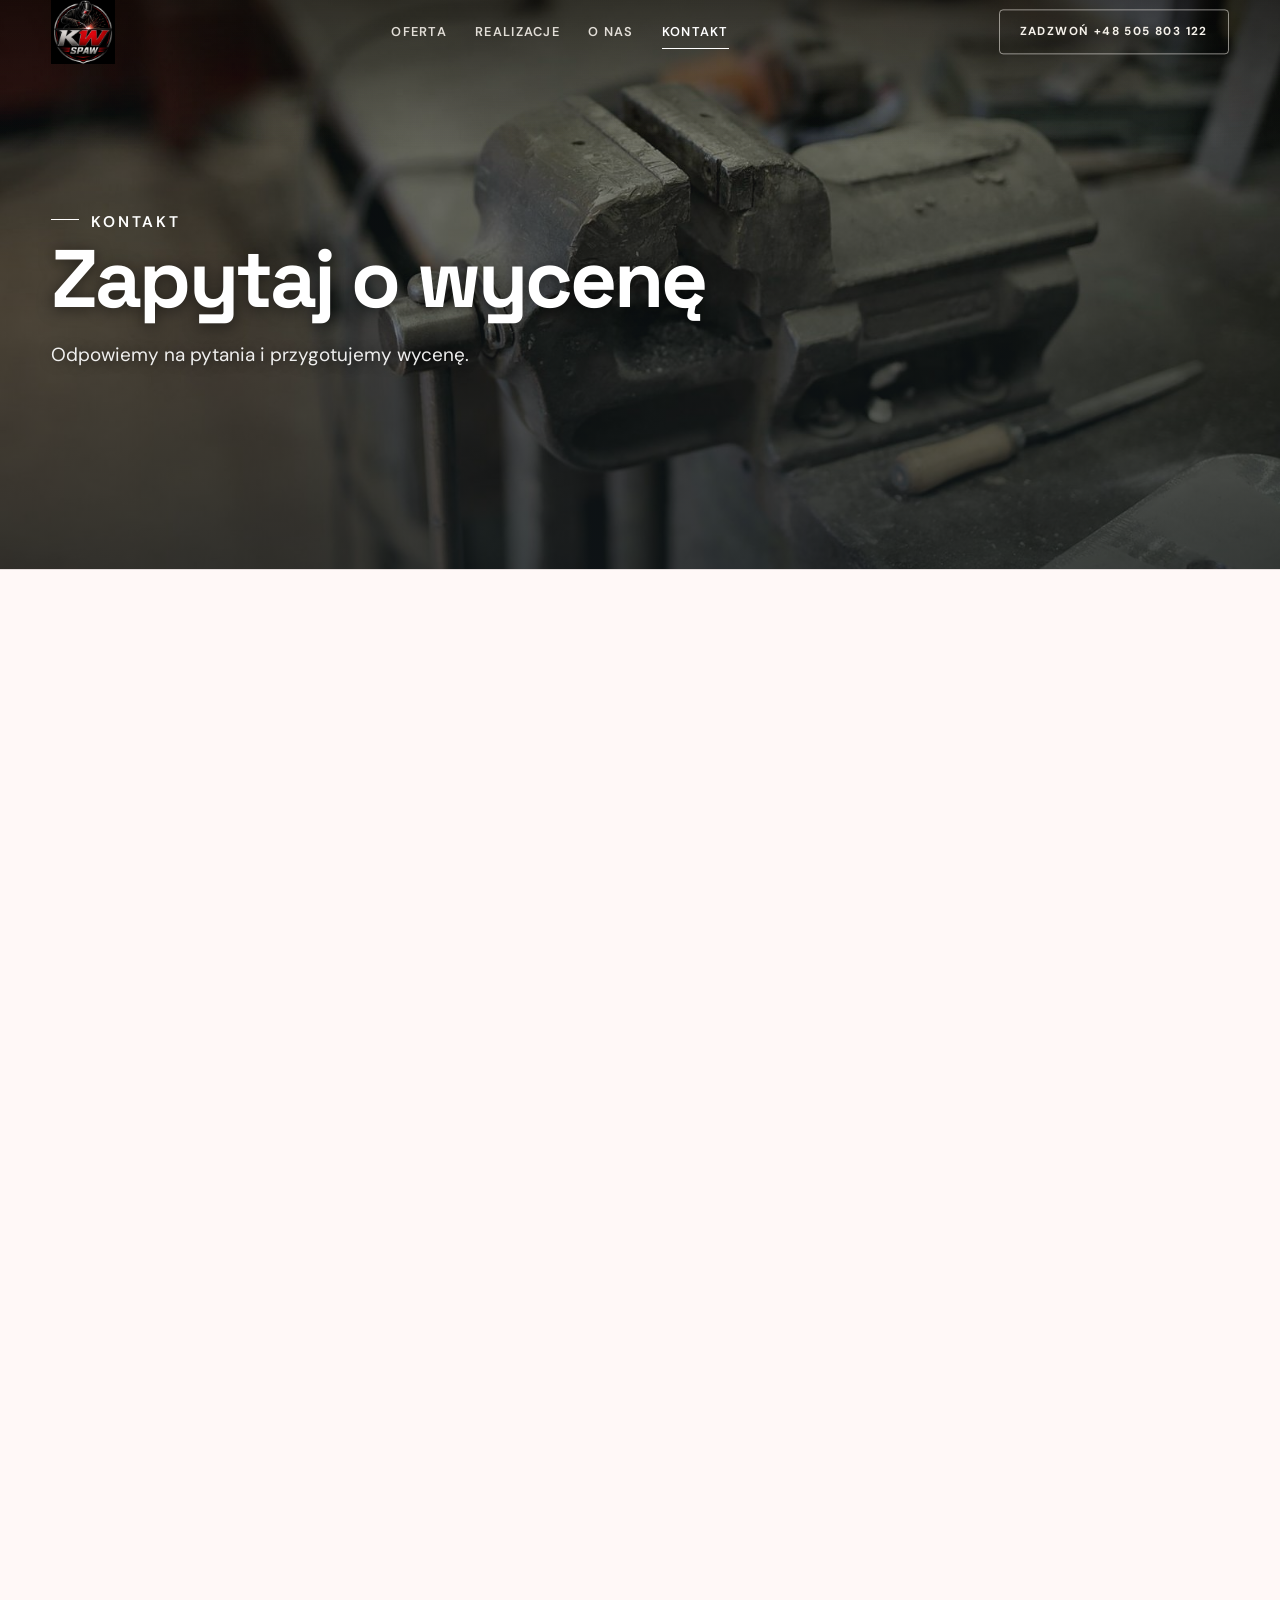
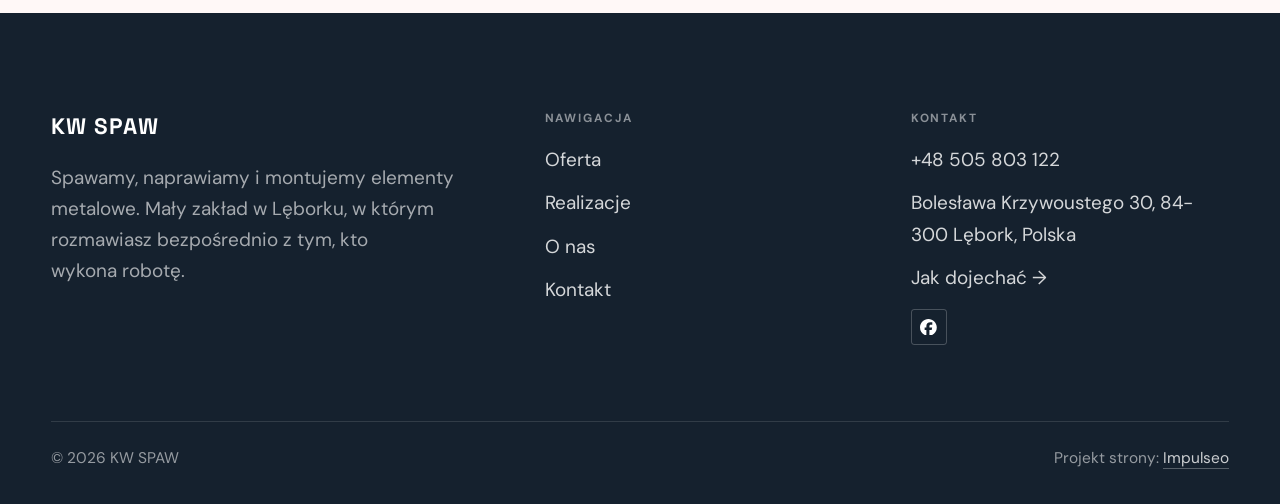
==== kontakt.html @ d1f652b4 "Strona demo: kw-spaw" ====
<!DOCTYPE html>
<html lang="pl">
<head>
<meta charset="UTF-8">
<meta name="viewport" content="width=device-width, initial-scale=1.0">
<title>Kontakt - KW SPAW</title>
<meta name="description" content="Kontakt KW SPAW - Bolesława Krzywoustego 30, 84-300 Lębork, Polska">
<link rel="canonical" href="https://kris20032.github.io/kw-spaw/kontakt.html">
<meta name="robots" content="noindex, nofollow">
<meta property="og:type" content="website">
<meta property="og:locale" content="pl_PL">
<meta property="og:site_name" content="KW SPAW">
<meta property="og:title" content="Kontakt - KW SPAW">
<meta property="og:description" content="Kontakt KW SPAW - Bolesława Krzywoustego 30, 84-300 Lębork, Polska">
<meta property="og:url" content="https://kris20032.github.io/kw-spaw/kontakt.html">
<meta property="og:image" content="https://kris20032.github.io/kw-spaw/img/og.jpg">
<meta property="og:image:width" content="1200">
<meta property="og:image:height" content="630">
<meta name="twitter:card" content="summary_large_image">
<link rel="preconnect" href="https://fonts.googleapis.com">
<link rel="preconnect" href="https://fonts.gstatic.com" crossorigin>
<link href="https://fonts.googleapis.com/css2?family=Space+Grotesk:wght@500;600;700&family=DM+Sans:opsz,wght@9..40,400;9..40,500;9..40,600&display=swap" rel="stylesheet">
<link rel="stylesheet" href="assets/styles.css?v=fa740ba2">
</head>
<body>

<header class="nav">
  <div class="wrap nav-inner">
    <a class="brand brand-has-logo" href="index.html"><img class="brand-logo" src="img/logo.jpg" alt="KW SPAW" width="720" height="720" decoding="async"></a>
    <nav class="nav-links">
      <a href="oferta.html">Oferta</a>
      <a href="realizacje.html">Realizacje</a>
      <a href="o-nas.html">O nas</a>
      <a href="kontakt.html" class="active" aria-current="page">Kontakt</a>
      <a href="tel:+48505803122" class="btn btn-accent">Zadzwoń +48 505 803 122</a>
    </nav>
    <button class="nav-toggle" aria-label="Menu"><span></span><span></span><span></span></button>
  </div>
</header>

<main>
<section class="pagehead">
  <img src="img/g10.jpg" alt="KW SPAW - Zapytaj o wycenę" width="1600" height="1066" decoding="async">
  <div class="wrap">
    <span class="eyebrow">Kontakt</span>
    <h1>Zapytaj o wycenę</h1>
    <p>Odpowiemy na pytania i przygotujemy wycenę.</p>
  </div>
</section>
<section>
  <div class="wrap contact-grid">
    <div class="reveal">
      <span class="eyebrow">Dane kontaktowe</span>
      <h2 style="margin:var(--space-4) 0 var(--space-6)">KW SPAW</h2>
      <div class="info-list">
        <div class="info-row"><div class="ic"><svg class="ico-tel" width="16" height="16" viewBox="0 0 24 24" fill="none" aria-hidden="true"><path d="M6.6 10.8a15.5 15.5 0 0 0 6.6 6.6l2.2-2.2a1 1 0 0 1 1-.24 11.4 11.4 0 0 0 3.6.58 1 1 0 0 1 1 1V20a1 1 0 0 1-1 1A17 17 0 0 1 3 4a1 1 0 0 1 1-1h3.5a1 1 0 0 1 1 1c0 1.25.2 2.46.58 3.6a1 1 0 0 1-.25 1l-2.23 2.2Z" fill="currentColor"/></svg></div><div><div class="lbl">Telefon</div><a class="val" href="tel:+48505803122">+48 505 803 122</a></div></div>
        <div class="info-row"><div class="ic"><svg class="ico-pin" width="16" height="16" viewBox="0 0 24 24" fill="none" aria-hidden="true"><path d="M12 21s7-6.1 7-11.5A7 7 0 0 0 5 9.5C5 14.9 12 21 12 21Z" stroke="currentColor" stroke-width="1.6" fill="none"/><circle cx="12" cy="9.5" r="2.4" fill="currentColor"/></svg></div><div><div class="lbl">Adres</div><div class="val">Bolesława Krzywoustego 30, 84-300 Lębork, Polska</div></div></div>
      </div>
    </div>
    <div class="reveal">
      <div class="form">
        <h3 style="margin-bottom:var(--space-4)">Najszybciej telefonicznie</h3>
        <p class="muted" style="margin-bottom:var(--space-5)">Zadzwoń, opisz pomysł, a my powiemy, co i jak. Bez zobowiązań.</p>
        <a href="tel:+48505803122" class="btn btn-accent" style="justify-content:center">Zadzwoń: +48 505 803 122 <span class="arr">→</span></a>
      </div>
    </div>
  </div>
</section>
<section style="padding-top:0">
  <div class="wrap reveal">
    <iframe class="map" title="KW SPAW - Lębork" src="https://maps.google.com/maps?q=54.5267838%2C17.7644873&z=15&output=embed" loading="lazy" referrerpolicy="no-referrer-when-downgrade"></iframe>
  </div>
</section>
</main>

<footer>
  <div class="wrap">
    <div class="foot-grid">
      <div class="foot-brand">
        <div class="name">KW SPAW</div>
        <p>Spawamy, naprawiamy i montujemy elementy metalowe. Mały zakład w Lęborku, w którym rozmawiasz bezpośrednio z tym, kto wykona robotę.</p>
      </div>
      <div class="foot-col">
        <h4>Nawigacja</h4>
        <a href="oferta.html">Oferta</a>
        <a href="realizacje.html">Realizacje</a>
        <a href="o-nas.html">O nas</a>
        <a href="kontakt.html">Kontakt</a>
      </div>
      <div class="foot-col">
        <h4>Kontakt</h4>
        <a href="tel:+48505803122">+48 505 803 122</a>
        <p>Bolesława Krzywoustego 30, 84-300 Lębork, Polska</p>
        <a href="https://maps.google.com/?cid=9611286342725829047&g_mp=CiVnb29nbGUubWFwcy5wbGFjZXMudjEuUGxhY2VzLkdldFBsYWNlEAIYBCAA" target="_blank" rel="noopener">Jak dojechać →</a>
      <div class="foot-soc">
        <a class="soc" href="https://www.facebook.com/Kwspawlebork/" target="_blank" rel="noopener" aria-label="Facebook - KW SPAW"><svg viewBox="0 0 24 24" aria-hidden="true" focusable="false"><path d="M9.101 23.691v-7.98H6.627v-3.667h2.474v-1.58c0-4.085 1.848-5.978 5.858-5.978.401 0 .955.042 1.468.103a8.68 8.68 0 0 1 1.141.195v3.325a8.623 8.623 0 0 0-.653-.036 26.805 26.805 0 0 0-.733-.009c-.707 0-1.259.096-1.675.309a1.686 1.686 0 0 0-.679.622c-.258.42-.374.995-.374 1.752v1.297h3.919l-.386 2.103-.287 1.564h-3.246v8.245C19.396 23.238 24 18.179 24 12.044c0-6.627-5.373-12-12-12s-12 5.373-12 12c0 5.628 3.874 10.35 9.101 11.647Z" fill="currentColor"/></svg></a>
      </div>
      </div>
    </div>
    <div class="foot-bot">
      <span>© 2026 KW SPAW</span>
      <span>Projekt strony: <a class="foot-credit" href="https://impulseo.pl" target="_blank" rel="noopener">Impulseo</a></span>
    </div>
  </div>
</footer>
<div class="sticky-call"><a class="sc-call" href="tel:+48505803122"><svg class="ico-tel" width="16" height="16" viewBox="0 0 24 24" fill="none" aria-hidden="true"><path d="M6.6 10.8a15.5 15.5 0 0 0 6.6 6.6l2.2-2.2a1 1 0 0 1 1-.24 11.4 11.4 0 0 0 3.6.58 1 1 0 0 1 1 1V20a1 1 0 0 1-1 1A17 17 0 0 1 3 4a1 1 0 0 1 1-1h3.5a1 1 0 0 1 1 1c0 1.25.2 2.46.58 3.6a1 1 0 0 1-.25 1l-2.23 2.2Z" fill="currentColor"/></svg> Zadzwoń</a><a class="sc-quote" href="kontakt.html">Zadzwoń</a></div>
<div class="demo-wazne" data-do="2026-11-25" data-cykl="3" hidden><svg class="dw-ico" width="13" height="13" viewBox="0 0 24 24" fill="none" aria-hidden="true"><circle cx="12" cy="12" r="8.6" stroke="currentColor" stroke-width="1.8"/><path d="M12 7.2V12l3.3 2" stroke="currentColor" stroke-width="1.8" stroke-linecap="round"/></svg><span class="dw-txt"></span></div>

<script src="assets/main.js"></script>
</body>
</html>
---- assets/styles.css ----
/* ============================================================
   STOLBASZ — premium, architektoniczny B2B fit-out
   Jasna paleta, zero brązu. System wg premium-web-craft.
   Projekt strony: Impulseo (impulseo.pl)
   ============================================================ */

:root{
  /* PALETA — jasna, architektoniczna, chłodna */
  --paper:#F4F6F8;          /* główne tło */
  --paper-2:#E7EBEF;        /* sekcje alternatywne (chłodny jasny szary) */
  --paper-3:#E7EBEF;        /* delikatne wypełnienia */
  --ink:#15212E;            /* tekst główny — chłodny grafit */
  --ink-soft:#243443;       /* nagłówki drugorzędne */
  --muted:#6B7785;          /* tekst poboczny */
  --line:rgba(21,33,46,.12);/* hairline */
  --accent:#E8A317;         /* stonowany petrol-slate — jedyny akcent */
  --accent-d:#C9870C;
  --accent-soft:rgba(232,163,23,.10);
  --dark:#15212E;           /* sekcje ciemne (stopka/CTA) */

  /* HOVER ZDJĘĆ — JEDEN standard dla całego silnika (decyzja K. 04.08.2026, artefakt z wariantami).
     AKTUALNE (K.+Szymon 09.08.2026, wybór z artefaktu 6 wariantów): zoom 1.05 przy 1.4s -
     przy tak długim czasie mocniejszy kadr NIE skacze, tylko „oddycha". Poprzedni standard
     (1.02 / .55s z 04.08) odbierany jako dynamiczny i szybki.
     Spoczynek lekko przygaszony, ale TYLKO tam, gdzie jest mysz (@media hover:hover) —
     na telefonie zdjęcia zostają w pełnej jasności. */
  --img-zoom:1.05;                   /* K.+Szymon 09.08: wariant F z artefaktu porównawczego */
  --img-rest:brightness(.95) saturate(.99);
  --img-hot:brightness(1.06) saturate(1.05);
  --img-dur:1.4s;                    /* K.+Szymon 09.08 (wariant F): powoli = elegancko */
  --img-ease:cubic-bezier(.16,.84,.44,1);  /* miękki ogon, efekt „oddychania" */

  /* ODSTĘPY — skala 4/8 */
  --space-1:4px; --space-2:8px; --space-3:12px; --space-4:16px; --space-5:24px;
  --space-6:32px; --space-7:48px; --space-8:64px; --space-9:96px; --space-10:128px;

  /* TYPOGRAFIA — fluid clamp() (skala podbita 16.07.2026: większe, czytelniejsze litery — uwaga Adama) */
  --text-sm:clamp(.9rem,.87rem + .12vw,1rem);
  --text-base:clamp(1.08rem,1.04rem + .18vw,1.2rem);
  --text-lg:clamp(1.24rem,1.15rem + .34vw,1.44rem);
  --text-h3:clamp(1.34rem,1.22rem + .55vw,1.66rem);
  --text-h2:clamp(2.1rem,1.66rem + 2.1vw,3.1rem);
  --text-h1:clamp(2.9rem,2.1rem + 4vw,5.1rem);

  /* PROMIENIE — architektoniczne, raczej ostre */
  --r-sm:3px; --r-md:6px; --r-lg:10px;

  /* RUCH */
  --ease:cubic-bezier(.25,.46,.45,.94); --dur:.24s;

  /* CIENIE — miękkie, warstwowe */
  --sh-sm:0 1px 2px rgba(16,24,32,.04), 0 2px 8px rgba(16,24,32,.05);
  --sh-md:0 2px 6px rgba(16,24,32,.05), 0 12px 28px -8px rgba(16,24,32,.12);
  --sh-lg:0 6px 14px rgba(16,24,32,.07), 0 26px 56px -18px rgba(16,24,32,.22);

  --hairline:1px solid var(--line);

  --font-display:'Space Grotesk','Inter',sans-serif;
  --font-body:'DM Sans','Inter',sans-serif;
}

*{box-sizing:border-box;margin:0;padding:0}
html{scroll-behavior:smooth}
body{
  font-family:var(--font-body);
  font-size:var(--text-base);
  line-height:1.65;
  color:var(--ink);
  background:var(--paper);
  -webkit-font-smoothing:antialiased;
  text-rendering:optimizeLegibility;
}
img{max-width:100%;height:auto;display:block}  /* height:auto = width/height z atrybutów trzyma proporcje (TOP#12) */
a{color:inherit;text-decoration:none}

.wrap{width:min(92%,1180px);margin-inline:auto}
section{padding-block:clamp(52px,6.5vw,96px)}

h1,h2,h3{font-family:var(--font-display);font-weight:700;line-height:1.08;letter-spacing:-.02em;color:var(--ink)}
h1{font-size:var(--text-h1);letter-spacing:-.035em}
h2{font-size:var(--text-h2);letter-spacing:-.025em}
h3{font-size:var(--text-h3)}
/* MIARA — długość wiersza. WCAG 2.2 SC 1.4.8: max 80 znaków; Butterick: 45–90.
   68ch daje realnie 72–78 znaków polskiego tekstu, czyli z zapasem pod granicą.
   Wcześniej limit miał TYLKO <p> — <li>, <blockquote> i <dd> nie miały żadnego,
   i to jedyny powód, dla którego 23 bloki na dwóch oddanych stronach jadą po
   83–106 znaków w wierszu (pomiar 07.08.2026, bramka `miara`).
   ⚠️ Listy i definicje ograniczamy TYLKO bez klasy: `ul`/`ol` z klasą to u nas
   układ (siatki kafli, menu), a nie tekst ciągły — tam miarę wyznacza układ. */
/* 60ch, nie 68ch (K. 10.08): po zmianie fontów na węższe kroje (DM Sans i spółka)
   w 68ch mieściło się ~90 znaków - bramka pikselowa słusznie zgłaszała przekroczenie
   granicy 80. Pomiar na żywej przeglądarce: 60ch = 90 znaków, 53ch = ~78 znaków, czyli normę WCAG 1.4.8. */
:root{ --miara:53ch }
p{max-width:min(100%,var(--miara))}
blockquote,
ul:not([class])>li, ol:not([class])>li,
dl:not([class])>dd{max-width:min(100%,var(--miara))}

/* ⚠️ Świadomie BEZ wyjątku `.tile p,.card p,.svc p{max-width:none}`, choć nasuwa się sam:
   te akapity BYŁY już ograniczone (stare `p{max-width:65ch}`), więc „wyjątek" nie odblokowałby
   niczego nowego — tylko ROZLUŹNIŁ stan sprzed zmiany na wszystkich demach naraz.
   `figcaption` żadna z reguł wyżej nie dotyczy, więc też nie potrzebuje zwolnienia. */

/* ŁAMANIE. `balance` wyrównuje długości wierszy w nagłówku, `pretty` pilnuje ostatniego
   wiersza akapitu, żeby nie został w nim jeden wyraz. Obsługiwane od Chrome 117 /
   Safari 17.5; starsze przeglądarki po prostu ignorują tę własność.
   `text-wrap:pretty` nie występowało dotąd ANI RAZ w silniku ani w repo klientów. */
h1,h2,h3,.lead,.lede{text-wrap:balance}
p,li,blockquote,dd{text-wrap:pretty}

.eyebrow{
  font-family:var(--font-body);
  font-size:var(--text-sm);
  font-weight:600;
  letter-spacing:.18em;
  text-transform:uppercase;
  color:var(--accent);
  display:inline-flex;align-items:center;gap:var(--space-3);
}
/* flex:none + margin-top = kreska trzyma się PIERWSZEJ linii. Wcześniej align-items:center
   centrowało ją względem całego bloku i przy zawinięciu (długi kicker typu
   „…WNĘTRZ · LESZNO · OD 2019") druga linia lądowała z brzydkim wcięciem. */
.eyebrow{align-items:flex-start}
.eyebrow>*,.eyebrow{text-wrap:balance}   /* dlugi kicker lamal sie na sierote typu samo „2019" w drugiej linii */
.eyebrow::before{content:"";width:28px;height:1px;background:var(--accent);display:inline-block;flex:none;margin-top:.62em}

.muted{color:var(--muted)}
.lead{font-size:var(--text-lg);line-height:1.55;color:var(--ink-soft);max-width:50ch}

/* ---------- BUTTONS ---------- */
.btn{
  display:inline-flex;align-items:center;gap:var(--space-2);
  font-weight:600;font-size:var(--text-sm);letter-spacing:.02em;
  padding:var(--space-4) var(--space-6);
  border-radius:var(--r-sm);
  transition:transform var(--dur) var(--ease),box-shadow var(--dur) var(--ease),background var(--dur) var(--ease);
  cursor:pointer;border:1px solid transparent;
}
.btn-accent{background:var(--accent);color:#fff;box-shadow:var(--sh-sm)}
.btn-accent:hover{background:var(--accent-d);transform:translateY(-2px);box-shadow:var(--sh-md)}
.btn-accent:active{transform:translateY(0);box-shadow:var(--sh-sm)}
.btn-ghost{background:transparent;color:var(--ink);border-color:var(--line)}
.btn-ghost:hover{border-color:var(--accent);color:var(--accent);transform:translateY(-2px)}
.btn-light{background:#fff;color:var(--ink);box-shadow:var(--sh-sm)}
.btn-light:hover{transform:translateY(-2px);box-shadow:var(--sh-md)}
.btn .arr{transition:transform var(--dur) var(--ease)}
.btn:hover .arr{transform:translateX(4px)}

/* ---------- NAV ---------- */
.nav{
  position:sticky;top:0;z-index:50;
  background:color-mix(in srgb,var(--paper) 88%,transparent);
  backdrop-filter:saturate(140%) blur(10px);
  border-bottom:var(--hairline);
}
.nav-inner{display:flex;align-items:center;justify-content:space-between;gap:var(--space-5);height:72px}
/* ANTY-NACHODZENIE (K. 05.08.2026): długa nazwa firmy + przycisk z pełnym numerem nie mieściły się w pasku
   i flex ściskał linki PONIŻEJ ich treści - "Kontakt" wchodził na ramkę "Zadzwoń +48 ...". Teraz ustępuje
   nazwa marki (skrót wielokropkiem), a menu i przycisk nigdy się nie kurczą ani nie zachodzą na siebie. */
.brand{display:flex;flex-direction:column;line-height:1;min-width:0;flex:0 1 auto}
.brand .name{font-family:var(--font-display);font-weight:800;font-size:1.35rem;letter-spacing:.04em;white-space:nowrap;overflow:hidden;text-overflow:ellipsis}
.brand .sub{font-size:.62rem;letter-spacing:.34em;text-transform:uppercase;color:var(--muted);margin-top:5px;white-space:nowrap;overflow:hidden;text-overflow:ellipsis}
.nav-links{display:flex;align-items:center;gap:var(--space-6);flex:0 0 auto}
.nav-links a{font-size:var(--text-sm);font-weight:500;color:var(--ink-soft);position:relative;padding-block:4px;white-space:nowrap;transition:color var(--dur) var(--ease)}
.nav-links a::after{content:"";position:absolute;left:0;bottom:0;width:0;height:1.5px;background:var(--accent);transition:width var(--dur) var(--ease)}
.nav-links a:hover,.nav-links a.active{color:var(--ink)}
.nav-links a:hover::after,.nav-links a.active::after{width:100%}
.nav-links .btn{padding:var(--space-2) var(--space-5)}
/* przyciski w nav: właściwy kolor (przebij .nav-links a) + bez podkreślenia */
.nav-links a.btn-accent{color:#fff}
.nav-links a.btn-ghost,.nav-links a.btn-light{color:var(--ink)}
/* CTA w pasku: NIE podkreślenie spod linków menu, ale ten sam przelatujący błysk,
   co na wszystkich innych przyciskach (zgłoszenie K. 13.08.2026 - „na hero jest efekt
   światła przechodzącego przez przycisk, na navbarze go nie ma, a mają być identyczne").
   Reguła `.nav-links a::after` jest silniejsza od `.btn::after`, więc trzeba jej
   geometrię wyzerować i wpisać połysk z nazwy - samo `display:none` gasiło efekt. */
.nav-links a.btn::after{
  display:block;content:"";position:absolute;inset:0;z-index:-1;pointer-events:none;
  width:auto;height:auto;border-radius:inherit;   /* kasuje geometrię podkreślenia (width:0;height:1.5px) */
  background:linear-gradient(100deg,transparent 32%,rgba(255,255,255,.20) 50%,transparent 68%);
  translate:-120% 0}
@media (prefers-reduced-motion:no-preference){
  .nav-links a.btn:hover::after{translate:120% 0;transition:translate .75s var(--mt-ease,cubic-bezier(.16,.84,.44,1))}
}
.nav-toggle{display:none;background:none;border:none;cursor:pointer;flex-direction:column;gap:5px;padding:8px}
.nav-toggle span{width:24px;height:2px;background:var(--ink);transition:var(--dur)}
/* Ciasny zakres MIĘDZY menu mobilnym a pełnym pulpitem: zbijamy odstępy i nazwę marki,
   żeby wszystko zmieściło się naturalnie, zanim w ogóle dojdzie do skracania wielokropkiem. */
@media(max-width:1280px) and (min-width:921px){
  .nav-links{gap:var(--space-4)}
  .nav-links .btn{padding:var(--space-2) var(--space-4)}
  .brand .name{font-size:1.15rem}
}

/* ---------- HERO (split) ---------- */
.hero{position:relative;overflow:hidden;border-bottom:var(--hairline)}
.hero-grid{display:grid;grid-template-columns:1.05fr .95fr;gap:clamp(24px,4vw,60px);align-items:center;
  padding-block:clamp(36px,4.5vw,64px)}
.hero-copy .eyebrow{margin-bottom:var(--space-5)}
.hero-copy h1{margin-bottom:var(--space-5)}
.hero-copy .lead{margin-bottom:var(--space-7)}
.hero-actions{display:flex;flex-wrap:wrap;gap:var(--space-4)}
.hero-art{position:relative;aspect-ratio:4/3;border-radius:var(--r-lg);overflow:hidden;box-shadow:var(--sh-lg)}
.hero-art img{width:100%;height:100%;object-fit:cover}
.hero-art::after{content:"";position:absolute;inset:0;background:linear-gradient(180deg,transparent 55%,rgba(18,24,28,.28))}
.hero-badge{position:absolute;left:var(--space-5);bottom:var(--space-5);z-index:2;
  background:rgba(252,252,251,.94);backdrop-filter:blur(4px);
  border-radius:var(--r-md);padding:var(--space-4) var(--space-5);box-shadow:var(--sh-md);max-width:78%}
.hero-badge strong{display:block;font-family:var(--font-display);font-size:1rem;letter-spacing:-.01em}
.hero-badge span{font-size:var(--text-sm);color:var(--muted)}

/* ---------- HERO duży / kinowy (strona główna) ---------- */
.hero-cine{position:relative;min-height:clamp(560px,82vh,840px);min-height:clamp(560px,82svh,840px);display:flex;align-items:center;overflow:hidden;border-bottom:var(--hairline)}
.hero-cine>img{position:absolute;inset:0;width:100%;height:100%;object-fit:cover;z-index:0}
.hero-cine::after{content:"";position:absolute;inset:0;z-index:1;
  background:linear-gradient(95deg,rgba(13,18,23,.86) 0%,rgba(13,18,23,.64) 32%,rgba(13,18,23,.24) 62%,rgba(13,18,23,.04) 100%)}
.hero-cine .wrap{position:relative;z-index:2;padding-block:var(--space-8)}
.hero-cine .hero-copy{max-width:660px}
.hero-cine .eyebrow{color:#fff;margin-bottom:var(--space-5)}
.hero-cine .eyebrow::before{background:#fff}
.hero-cine h1{color:#fff;margin-bottom:var(--space-5);font-size:clamp(2.9rem,2rem + 4.4vw,5.2rem);text-wrap:balance}
.hero-cine .lead{color:rgba(255,255,255,.92);max-width:48ch;margin-bottom:var(--space-7)}
.hero-cine .hero-actions{display:flex;flex-wrap:wrap;gap:var(--space-4)}
/* NISKIE OKNO (laptop z dokiem i paskami przeglądarki ma ~700-780 px wysokości widoku):
   H1 do 5.2rem + długi lead nie mieściły się i przyciski wypadały POD krawędź ekranu -
   klient widział stronę bez ani jednego CTA. Skalujemy w dół, zamiast przycinać treść. */
@media(min-width:821px) and (max-height:820px){
  .hero-cine{min-height:clamp(520px,94svh,780px)}
  .hero-cine .wrap{padding-block:var(--space-6)}
  .hero-cine h1{font-size:clamp(2.2rem,1.5rem + 2.6vw,3.6rem);margin-bottom:var(--space-4)}
  .hero-cine .eyebrow{margin-bottom:var(--space-4)}
  .hero-cine .lead{margin-bottom:var(--space-5);max-width:44ch}
}
@media(max-width:680px){
  .hero-cine{min-height:clamp(520px,76vh,640px);min-height:clamp(520px,76svh,640px);align-items:flex-end}
  .hero-cine::after{background:linear-gradient(0deg,rgba(13,18,23,.9) 6%,rgba(13,18,23,.45) 55%,rgba(13,18,23,.25) 100%)}
  .hero-cine .wrap{padding-bottom:var(--space-9)}
  /* TELEFON (~90% oglądających): lead potrafił zająć 8 linii i zepchnąć CTA poza pierwszy ekran.
     Zwężamy interlinię i skalę - treści nie ucinamy, bo to ona sprzedaje. */
  .hero-cine .lead{font-size:.98rem;line-height:1.5;margin-bottom:var(--space-5)}
  .hero-cine .eyebrow{font-size:.72rem;letter-spacing:.13em;margin-bottom:var(--space-4)}
  .hero-cine .eyebrow::before{width:20px}
  .hero-cine h1{margin-bottom:var(--space-4)}
}

/* full-bleed hero variant (podstrony) */
.pagehead{position:relative;min-height:46vh;min-height:46svh;display:flex;align-items:flex-end;overflow:hidden;border-bottom:var(--hairline)}
.pagehead img{position:absolute;inset:0;width:100%;height:100%;object-fit:cover}
/* 10.08.2026 (decyzja K.): mocniejsze przyciemnienie + cień pod tekstem. Bramka mierzyła na
   nagłówkach podstron 3,38-3,43:1 przy wymaganych 4,5 — jasne zdjęcie (hala, śnieg, niebo)
   podchodziło pod biały tekst. Zdjęcia klientów są różne, więc kontrast musi dawać WARSTWA,
   a nie szczęśliwy dobór kadru. */
.pagehead::after{content:"";position:absolute;inset:0;background:linear-gradient(180deg,rgba(18,24,28,.40),rgba(18,24,28,.76))}
.pagehead .wrap{position:relative;z-index:2;padding-block:var(--space-9);color:#fff}
.pagehead h1{color:#fff;max-width:18ch;text-shadow:0 2px 16px rgba(0,0,0,.55)}
.pagehead .eyebrow{color:#fff}
.pagehead .eyebrow::before{background:#fff}
.pagehead p{color:rgba(255,255,255,.92);margin-top:var(--space-4);max-width:54ch;text-shadow:0 1px 12px rgba(0,0,0,.5)}

/* ---------- STRIP (pasek skrótów / liczby) ---------- */
.strip{background:var(--dark);color:#fff}
/* PASEK HASEŁ — standard 04.08.2026 (decyzja K.): 5 haseł w JEDNYM rzędzie, tekst WYŚRODKOWANY,
   węższe marginesy boczne niż reszta strony (pasek ma iść szerzej), równe wysokości kolumn. */
.strip .wrap{width:min(96%,1440px);display:grid;grid-template-columns:repeat(5,1fr);
  gap:var(--space-5);padding-block:var(--space-7);align-items:stretch}
.strip .item .k{font-family:var(--font-display);font-size:clamp(1.05rem,.82rem + .85vw,1.55rem);
  font-weight:800;letter-spacing:-.02em;color:#fff;line-height:1.18;text-wrap:balance}
.strip .item .v{font-size:var(--text-sm);color:rgba(255,255,255,.66);margin-top:var(--space-2);line-height:1.4}
.strip .item{border-left:2px solid var(--accent);padding-inline:var(--space-4);
  text-align:center;display:flex;flex-direction:column;justify-content:center}
/* liczba kolumn = liczba haseł, żeby ostatnie nie zostawało samo w drugim rzędzie.
   Klasę n-N nadaje multipage.py; domyślnie (bez klasy) pasek jest 5-kolumnowy. */
.strip.n-2 .wrap{grid-template-columns:repeat(2,1fr)}
.strip.n-3 .wrap{grid-template-columns:repeat(3,1fr)}
.strip.n-4 .wrap{grid-template-columns:repeat(4,1fr);gap:var(--space-6)}
.strip.n-4 .item .k{font-size:clamp(1.3rem,1rem + 1.1vw,2rem)}
.strip.n-6 .wrap{grid-template-columns:repeat(6,1fr);gap:var(--space-4)}
.strip.n-6 .item .k{font-size:clamp(.98rem,.8rem + .7vw,1.35rem)}
/* równe łamanie: zamiast "długa linia + jedno słowo" obie linie zbliżonej długości */
.strip .item .k{text-wrap:balance}

/* ---------- SECTION HEAD ---------- */
.head{max-width:48rem;margin-bottom:var(--space-8)}
.head.center{margin-inline:auto;text-align:center}
.head .eyebrow{margin-bottom:var(--space-4)}
.head h2{margin-bottom:var(--space-4)}
.head p{color:var(--muted);font-size:var(--text-lg);line-height:1.55}
.head.center p{margin-inline:auto}

/* ---------- INTRO SPLIT ---------- */
.split{display:grid;grid-template-columns:.92fr 1.08fr;gap:clamp(28px,5vw,80px);align-items:center}
.split.rev{grid-template-columns:1.08fr .92fr}
.split.rev .split-art{order:-1}
.split-art{position:relative;aspect-ratio:5/4;border-radius:var(--r-lg);overflow:hidden;box-shadow:var(--sh-lg)}
.split-art img{width:100%;height:100%;object-fit:cover}
.split-copy h2{margin-bottom:var(--space-5)}
.split-copy p+p{margin-top:var(--space-4)}
.split-copy .btn{margin-top:var(--space-6)}

/* ---------- SERVICES (zakres) ---------- */
.svc-grid{display:grid;grid-template-columns:repeat(auto-fit,minmax(280px,1fr));gap:var(--space-5)}
.svc{background:#fff;border:var(--hairline);border-radius:var(--r-md);padding:var(--space-7) var(--space-6);
  transition:transform var(--dur) var(--ease),box-shadow var(--dur) var(--ease),border-color var(--dur) var(--ease);
  position:relative;overflow:hidden}
.svc::before{content:"";position:absolute;left:0;top:0;width:3px;height:0;background:var(--accent);transition:height var(--dur) var(--ease)}
.svc:hover{transform:translateY(-4px);box-shadow:var(--sh-md);border-color:transparent}
.svc:hover::before{height:100%}
.svc .ic{font-family:var(--font-display);font-size:.8rem;font-weight:700;letter-spacing:.12em;color:var(--accent);margin-bottom:var(--space-4)}
.svc h3{margin-bottom:var(--space-3);font-size:1.22rem}
.svc p{color:var(--muted);font-size:var(--text-base);line-height:1.6}

/* big detailed service rows */
.svc-row{display:grid;grid-template-columns:.8fr 1.2fr;gap:clamp(20px,4vw,60px);align-items:center;padding-block:var(--space-8)}
.svc-row+.svc-row{border-top:var(--hairline)}
.svc-row.rev{grid-template-columns:1.2fr .8fr}
/* Naprzemienny układ wierszy oferty: co drugi wiersz ma zdjęcie po PRAWEJ.
   Było `order:-1` — martwy kod, bo zdjęcie i tak jest pierwszym dzieckiem w HTML,
   więc wszystkie wiersze wyglądały identycznie (zdjęcie zawsze z lewej), a `rev`
   zmieniało tylko szerokość kolumn. Znalezione 29.07.2026 przy różnicowaniu kierunków
   animacji (pomiar pozycji: art.mid 390/502 przy row.mid 756 — zawsze lewa strona). */
.svc-row.rev .svc-row-art{order:2}
.svc-row-art{aspect-ratio:4/3;border-radius:var(--r-md);overflow:hidden;box-shadow:var(--sh-md)}
.svc-row-art img{width:100%;height:100%;object-fit:cover}
.svc-row h3{font-size:1.5rem;margin-bottom:var(--space-4)}
.svc-row .num{font-family:var(--font-display);font-size:.85rem;font-weight:700;letter-spacing:.14em;color:var(--accent);display:block;margin-bottom:var(--space-3)}
.svc-row ul{list-style:none;margin-top:var(--space-4);display:flex;flex-direction:column;gap:var(--space-2)}
.svc-row li{position:relative;padding-left:var(--space-5);color:var(--muted);font-size:var(--text-base)}
.svc-row li::before{content:"";position:absolute;left:0;top:.62em;width:8px;height:1px;background:var(--accent)}

/* ---------- GALLERY (realizacje) ---------- */
.gallery{display:grid;grid-template-columns:repeat(12,1fr);gap:var(--space-4);grid-auto-rows:200px}
/* GALERIA MASONRY — pionowe zdjęcia (portrety beauty/wellness) bez przycinania: kolumny, height auto */
.gallery-masonry{column-count:3;column-gap:var(--space-4)}
@media(max-width:900px){.gallery-masonry{column-count:2}}
@media(max-width:560px){.gallery-masonry{column-count:1}}
.gallery-masonry .m-tile{break-inside:avoid;margin:0 0 var(--space-4);padding:0;position:relative;overflow:hidden;border-radius:var(--r-md);border:1px solid var(--line)}
.gallery-masonry .m-tile img{width:100%;height:auto;display:block}
.gallery-masonry .m-tile .cap{position:absolute;left:0;right:0;bottom:0;padding:var(--space-4);color:#fff;background:linear-gradient(0deg,rgba(0,0,0,.55),transparent);font-size:var(--text-sm)}
.gallery-masonry .m-tile .cap small{display:block;font-weight:400;opacity:.78;letter-spacing:.04em;text-transform:uppercase;font-size:.66rem;margin-top:3px}
.tile{position:relative;overflow:hidden;border-radius:var(--r-md);box-shadow:var(--sh-sm);
  transition:transform var(--dur) var(--ease),box-shadow var(--dur) var(--ease)}
.tile img{width:100%;height:100%;object-fit:cover;
  transition:transform var(--img-dur) var(--img-ease),filter var(--img-dur) var(--img-ease)}
.tile:hover{box-shadow:var(--sh-md)}
.tile .cap{position:absolute;left:0;right:0;bottom:0;padding:var(--space-5) var(--space-4) var(--space-4);
  /* mocniejszy spad + cien pod tekstem: na JASNYCH zdjeciach klienta (biale fronty, sciany)
     slaby gradient dawal kontrast ~1.5:1 zamiast wymaganych 3.6:1 (bramka wygladu, 10.08.2026) */
  background:linear-gradient(transparent 10%,rgba(18,24,28,.55) 40%,rgba(18,24,28,.88) 68%,rgba(18,24,28,.99));color:#fff;
  text-shadow:0 1px 2px rgba(0,0,0,.85),0 2px 10px rgba(0,0,0,.55);
  font-size:var(--text-sm);font-weight:600;letter-spacing:.01em;
  opacity:0;transform:translateY(8px);transition:var(--dur) var(--ease)}
.tile:hover .cap{opacity:1;transform:translateY(0)}
.tile .cap small{display:block;font-weight:400;opacity:.78;letter-spacing:.04em;text-transform:uppercase;font-size:.66rem;margin-top:3px}
/* bento spans */
.t-wide{grid-column:span 6}
.t-tall{grid-column:span 6;grid-row:span 2}
.t-std{grid-column:span 6}
.t-third{grid-column:span 4}
.t-two3{grid-column:span 8}

/* ---------- TRUST / WIARYGODNOŚĆ ---------- */
.trust{background:var(--paper-2)}
.trust-grid{display:grid;grid-template-columns:repeat(auto-fit,minmax(240px,1fr));gap:var(--space-5);margin-top:var(--space-7)}
.trust-card{background:#fff;border-radius:var(--r-md);padding:var(--space-7) var(--space-6);box-shadow:var(--sh-sm);border-top:3px solid var(--accent)}
.trust-card .big{font-family:var(--font-display);font-size:clamp(1.8rem,1.3rem + 1.6vw,2.6rem);font-weight:800;letter-spacing:-.02em;color:var(--ink);line-height:1}
.trust-card h3{font-size:1.12rem;margin:var(--space-3) 0 var(--space-2)}
.trust-card p{color:var(--muted);font-size:var(--text-base);line-height:1.55}

/* ---------- CTA band ---------- */
.cta{background:var(--dark);color:#fff;position:relative;overflow:hidden}
/* telefon w CTA: na ciemnym tle biały (domyślnie), rodziny z JASNYM tłem CTA
   nadpisują to u siebie - wcześniej kolor siedział w stylu inline i wygrywał z rodziną. */
.cta .btn-ghost-cta{color:#fff;border-color:rgba(255,255,255,.3)}
.cta .wrap{display:grid;grid-template-columns:1.4fr .6fr;gap:var(--space-7);align-items:center;position:relative;z-index:2}
.cta h2{color:#fff;max-width:20ch}
.cta p{color:rgba(255,255,255,.74);margin-top:var(--space-4)}
.cta-actions{display:flex;flex-direction:column;gap:var(--space-3);align-items:flex-start}
.cta::before{content:"";position:absolute;right:-80px;top:-80px;width:360px;height:360px;border-radius:50%;
  background:radial-gradient(circle,var(--accent-soft),transparent 70%)}

/* ---------- CONTACT ---------- */
.contact-grid{display:grid;grid-template-columns:.85fr 1.15fr;gap:clamp(28px,4vw,56px);align-items:start}
.info-list{display:flex;flex-direction:column;gap:var(--space-2)}
.info-row{display:flex;gap:var(--space-4);align-items:flex-start;padding-block:var(--space-4);border-bottom:var(--hairline)}
.info-row .ic{flex:none;width:42px;height:42px;display:grid;place-items:center;border-radius:50%;
  background:var(--accent-soft);color:var(--accent);font-size:1.05rem}
.info-row .lbl{font-size:.72rem;letter-spacing:.14em;text-transform:uppercase;color:var(--muted)}
.info-row .val{font-weight:600;font-size:var(--text-base);margin-top:2px}
.info-row a.val:hover{color:var(--accent)}
.map{border:none;border-radius:var(--r-lg);box-shadow:var(--sh-md);width:100%;height:100%;min-height:380px;filter:grayscale(.2) contrast(1.02)}
.form{background:#fff;border:var(--hairline);border-radius:var(--r-lg);padding:clamp(24px,3vw,40px);box-shadow:var(--sh-sm)}
.form .fld{margin-bottom:var(--space-5)}
.form label{display:block;font-size:var(--text-sm);font-weight:600;margin-bottom:var(--space-2)}
.form input,.form textarea{width:100%;font-family:inherit;font-size:var(--text-base);color:var(--ink);
  padding:var(--space-4);border:var(--hairline);border-radius:var(--r-sm);background:var(--paper);transition:border-color var(--dur)}
.form input:focus,.form textarea:focus{outline:none;border-color:var(--accent);background:#fff}
.form textarea{resize:vertical;min-height:120px}
.form .note{font-size:var(--text-sm);color:var(--muted);margin-top:var(--space-3)}

/* ---------- FOOTER ---------- */
footer{background:var(--dark);color:#fff;padding-block:var(--space-9) var(--space-6)}
.foot-grid{display:grid;grid-template-columns:1.4fr 1fr 1fr;gap:var(--space-7);margin-bottom:var(--space-8)}
.foot-brand .name{font-family:var(--font-display);font-weight:800;font-size:1.4rem;letter-spacing:.04em}
.foot-brand p{color:rgba(255,255,255,.62);margin-top:var(--space-4);font-size:var(--text-base);max-width:38ch}
.foot-col h4{font-size:.74rem;letter-spacing:.16em;text-transform:uppercase;color:rgba(255,255,255,.5);margin-bottom:var(--space-4)}
.foot-col a,.foot-col p{display:block;color:rgba(255,255,255,.82);font-size:var(--text-base);margin-bottom:var(--space-3)}
.foot-col a:hover{color:#fff}
.foot-bot{border-top:1px solid rgba(255,255,255,.12);padding-top:var(--space-5);display:flex;justify-content:space-between;flex-wrap:wrap;gap:var(--space-3);
  font-size:var(--text-sm);color:rgba(255,255,255,.55)}
.foot-bot a:hover{color:#fff}
/* Podpis w stopce = klikalny link do impulseo.pl (31.07.2026). Ma być WIDOCZNIE klikalny,
   ale nie krzyczeć - stąd sam kolor jaśniejszy + delikatne podkreślenie na najeździe. */
.foot-bot a.foot-credit{color:rgba(255,255,255,.78);text-decoration:none;border-bottom:1px solid rgba(255,255,255,.28)}
.foot-bot a.foot-credit:hover{color:#fff;border-bottom-color:#fff}

/* ---------- REVEAL ---------- */
.reveal{opacity:0;transform:translateY(22px);transition:opacity .6s var(--ease),transform .6s var(--ease)}
.reveal.in{opacity:1;transform:none}

/* ---------- RESPONSIVE ---------- */
@media(max-width:920px){
  .hero-grid,.split,.split.rev,.svc-row,.svc-row.rev,.cta .wrap,.contact-grid,.foot-grid{grid-template-columns:1fr}
  .split.rev .split-art,.svc-row.rev .svc-row-art{order:0}
  .hero-art{aspect-ratio:16/10;max-height:420px}
  .strip .wrap,.strip.n-2 .wrap,.strip.n-3 .wrap,.strip.n-4 .wrap,.strip.n-6 .wrap{grid-template-columns:repeat(2,1fr);gap:var(--space-6)}
  .strip .item .k,.strip.n-6 .item .k{font-size:clamp(1.3rem,1.1rem + 1vw,2rem)}
  .gallery{grid-auto-rows:180px}
  .t-wide,.t-tall,.t-std,.t-third,.t-two3{grid-column:span 6}
  .t-tall{grid-row:span 1}
  .cta-actions{flex-direction:row;flex-wrap:wrap}
  .foot-grid{gap:var(--space-6)}
}
@media(max-width:680px){
  .nav-links{position:fixed;inset:72px 0 auto 0;background:var(--paper);flex-direction:column;align-items:stretch;
    gap:0;padding:var(--space-4) 6%;border-bottom:var(--hairline);box-shadow:var(--sh-md);
    transform:translateY(-120%);transition:transform var(--dur) var(--ease)}
  .nav-links.open{transform:translateY(0)}
  .nav-links a{padding-block:var(--space-4);border-bottom:var(--hairline)}
  .nav-links .btn{margin-top:var(--space-3);justify-content:center}
  .nav-toggle{display:flex}
  .strip .wrap,.strip.n-2 .wrap,.strip.n-3 .wrap,.strip.n-4 .wrap,.strip.n-6 .wrap{grid-template-columns:1fr}
  .gallery{grid-template-columns:repeat(6,1fr)}
  .foot-grid{grid-template-columns:1fr}
}
@media(prefers-reduced-motion:reduce){
  /* audyt 09.08 TOP#14: samo skrócenie duration przy animacji INFINITE = stroboskop
     (pętla .01ms miga ekranem); iteration-count:1 gasi pętlę naprawdę. Pseudoelementy
     też - tła hero (gastro/studio) animują ::before/img, blanket na * ich nie łapał. */
  *,*::before,*::after{animation-duration:.01ms!important;animation-iteration-count:1!important;animation-delay:0s!important;transition:none!important}
  .reveal{opacity:1!important;transform:none!important}
  html{scroll-behavior:auto}
}

/* ============================================================
   PREMIUM LAYER — destylat deep-researchu branż (anty-AI, spokój).
   Zmienne STOLBASZ (--accent/--ink/--paper/--line/--dark). Ruch ledwo
   zauważalny, krzywa cubic-bezier(.16,.84,.44,1); prefers-reduced-motion
   pokryte blanketem wyżej. Karty hairline zamiast cieni = #1 sygnał „nie-AI".
   ============================================================ */

/* więcej oddechu między sekcjami (liderzy: 110-130px) */
section{padding-block:clamp(64px,8vw,128px)}

/* 1) Aksamitny reveal — dłuższa, miękka krzywa zamiast „skoku" */
.reveal{transition:opacity .9s cubic-bezier(.16,.84,.44,1),transform .9s cubic-bezier(.16,.84,.44,1);will-change:opacity,transform}
/* stagger TYLKO w galerii (tam pozycja = porządek dzieci) */
.gallery .reveal:nth-child(2){transition-delay:.07s}
.gallery .reveal:nth-child(3){transition-delay:.14s}
.gallery .reveal:nth-child(4){transition-delay:.21s}
.gallery .reveal:nth-child(5){transition-delay:.28s}
.gallery .reveal:nth-child(6){transition-delay:.35s}

/* 2) Hero STATYCZNY na .hero-cine — Ken Burns CAŁKIEM WYŁĄCZONY 26.06 (3. zgłoszenie Szymona).
   GENEZA: animowanie scale na <img> hero z teksturami (cegły/framugi) re-samplinguje obraz
   klatka po klatce → na części ekranów drobne drganie/shimmer = „heroshot się trzęsie".
   translateY usunięto wcześniej, scale-only + will-change/GPU NIE wystarczyły do GWARANCJI gładkości.
   Krzysztof zażądał pewności („make sure, że błąd się nie pojawi") > efekt. Zero animacji = 0% drgania.
   Delikatny zoom zostaje TYLKO w pełnoekranowych hero gastro/studio (hg-bg/hs-bg — tło, inny
   mechanizm, chwalone, nigdy nie zgłaszane). NIE wracać do KB na .hero-cine bez realnego testu
   na sprzęcie klienta — to ryzyko regresji „trzęsienia”. */
/* BEZPIECZNY "wow" na hero = jednorazowy FADE-IN (opacity), nie zoom.
   opacity nie dotyka bitmapy → gładkie na KAŻDYM zdjęciu/ekranie/GPU, zero ryzyka migotania.
   Geometryczny ruch (scale/translate) na .hero-cine jest ZAKAZANY (bramka pilnuje). */
@keyframes heroFade{from{opacity:0}to{opacity:1}}
.hero-cine>img{transform:none;animation:heroFade 1.1s ease-out both}

/* 3) Akcentowy hairline pod nagłówkiem sekcji, który „rysuje się" przy wejściu */
.head h2{position:relative;padding-bottom:18px}
.head h2::after{content:"";position:absolute;left:0;bottom:0;height:1px;width:0;background:var(--accent);transition:width 1s cubic-bezier(.16,.84,.44,1) .15s}
.head.center h2::after{left:50%;transform:translateX(-50%)}
.head.reveal.in h2::after,.head.center.reveal.in h2::after{width:54px}

/* 4) Karty HAIRLINE zamiast cieni/zaokrągleń (najmocniejszy anty-AI detal) */
.svc{background:transparent;border:1px solid var(--line);border-radius:var(--r-sm);box-shadow:none}
.svc:hover{box-shadow:none;border-color:var(--accent);transform:translateY(-3px)}
.trust-card{background:transparent;box-shadow:none;border:1px solid var(--line);border-top:2px solid var(--accent);border-radius:var(--r-sm)}
.tile{box-shadow:none;border-radius:var(--r-sm)}
.tile:hover{box-shadow:none}

/* 5) Sticky-nav kondensuje się po przewinięciu (sygnał dopracowania) */
.nav{transition:box-shadow .4s ease,background .4s ease}
.nav.is-stuck{box-shadow:0 1px 0 var(--line),0 14px 30px -24px rgba(0,0,0,.45)}
.nav-inner{transition:height .35s var(--ease)}
.nav.is-stuck .nav-inner{height:60px}

/* 6) MANIFESTO — pełnoekranowy cytat-bohater (zastępuje generyczne „Dlaczego my") */
.manifesto{background:var(--paper-2);text-align:center}
.manifesto .wrap{max-width:60rem}
.manifesto p{font-family:var(--font-display);font-style:italic;font-size:clamp(1.6rem,1rem + 2.4vw,2.8rem);line-height:1.32;color:var(--ink-soft);margin-inline:auto;max-width:26ch;position:relative;padding-top:var(--space-8)}
.manifesto p::before{content:"";position:absolute;top:0;left:50%;transform:translateX(-50%);width:54px;height:1px;background:var(--accent)}
.manifesto p span{color:var(--accent);font-style:italic}

/* 7) GATEWAYS — 3 duże bramy-zdjęcia (zamiast paska menu usług) */
.gateways{display:grid;grid-template-columns:repeat(3,1fr);gap:var(--space-4)}
.gateway{position:relative;aspect-ratio:3/4;overflow:hidden;border-radius:var(--r-sm);display:block}
.gateway img{width:100%;height:100%;object-fit:cover;
  transition:transform var(--img-dur) var(--img-ease),filter var(--img-dur) var(--img-ease)}
.gateway::after{content:"";position:absolute;inset:0;background:linear-gradient(180deg,transparent 38%,rgba(18,24,28,.74))}
/* ===== HOVER ZDJĘĆ — jedno miejsce dla WSZYSTKICH kafli ze zdjęciem (K. 04.08.2026) ===== */
@media(hover:hover){
  .tile img,.gateway img,.m-tile img{filter:var(--img-rest)}
  .tile:hover img,
  .gateway:hover img,
  .m-tile:hover img{transform:scale(var(--img-zoom));filter:var(--img-hot)}
}
.m-tile img{transition:transform var(--img-dur) var(--img-ease),filter var(--img-dur) var(--img-ease)}
.gateway .g-ttl{position:absolute;left:0;right:0;bottom:0;z-index:2;padding:var(--space-6) var(--space-5);color:#fff;font-family:var(--font-display);font-size:1.45rem;letter-spacing:-.01em;line-height:1.15}
.gateway .g-ttl small{display:block;font-family:var(--font-body);font-size:var(--text-sm);font-weight:400;opacity:.82;letter-spacing:.03em;margin-top:5px}
@media(max-width:760px){.gateways{grid-template-columns:1fr}.gateway{aspect-ratio:16/10}}

/* 8) LOGO klienta w nagłówku (gdy podane --logo) */
/* 52px domyślnie (feedback Bartka 06.07.2026: 40px ginęło, uwaga padła 3x; ~56px sprawdzone na żywym demie anna-borowiec-makeup) */
.brand-logo{height:64px;width:auto;max-width:300px;object-fit:contain;display:block}
.nav.is-stuck .brand-logo{height:52px}
@media(max-width:680px){.brand-logo{height:46px;max-width:210px}}


/* === RWD: nagłówki na wąskich ekranach (dodane 17.07.2026 razem z fixem clamp) ===
   Po przywróceniu działania clamp() dolna granica --text-h1 (2.9rem) rozpychała
   dokument przy długich polskich słowach na telefonach. Tu ją zjeżdżamy. */
@media (max-width:560px){
  :root{
    --text-h1:clamp(1.9rem, 1.15rem + 4.4vw, 2.7rem);
    --text-h2:clamp(1.5rem, 1rem + 3vw, 2.1rem);
  }
  .hero-cine h1{font-size:clamp(1.9rem, 1.15rem + 4.4vw, 2.7rem)}
  h1,h2{overflow-wrap:break-word}
}

/* GODZINY (godziny_grid z briefu) — dzień po lewej, godziny po prawej. Wcześniej BRAK stylu
   powodował sklejenie "Poniedziałek-Piątek8:00-20:00" (dodane 2026-07-21). Neutralne dla dem bez grafiku. */
.godz{display:flex;flex-direction:column;gap:2px;max-width:440px;margin-top:8px}
.godz-row{display:flex;justify-content:space-between;align-items:baseline;gap:24px;padding:10px 0;border-bottom:1px solid var(--line)}
.godz-row:last-child{border-bottom:0}
.godz-row b{font-weight:600;color:var(--ink)}
.godz-row span{color:var(--muted);white-space:nowrap}

/* === FAQ (lekcja 08.08.2026) ===
   Sekcja faq_klinika() trafia NIE tylko do rodziny „klinika" (multipage.py: także układ FACHOWCY),
   a style leżały wyłącznie w families/klinika.css — u hydraulika/dekarza FAQ renderowało się jako
   goła lista <details> z domyślnym trójkącikiem przeglądarki (wpadka: demo Instalatorstwo Gała).
   Dlatego baza. Rodzina może to nadpisać na wierzchu. */
.faq-list{max-width:48rem;margin:var(--space-8) auto 0;display:flex;flex-direction:column;gap:var(--space-3)}
.faq-item{border:1px solid var(--line);border-radius:var(--r-md);background:var(--paper);padding:var(--space-4) var(--space-5)}
.faq-item summary{font-family:var(--font-display);font-weight:600;color:var(--ink);cursor:pointer;list-style:none;display:flex;justify-content:space-between;gap:1rem}
.faq-item summary::-webkit-details-marker{display:none}
.faq-item summary::after{content:"+";color:var(--accent-d);font-weight:700;font-size:1.2rem;line-height:1}
.faq-item[open] summary::after{content:"-"}
.faq-item p{color:var(--ink-soft);font-size:var(--text-base);line-height:1.6;margin:var(--space-3) 0 0}

/* === LICZBA OPINII PRZY SEKCJI OPINII (08.08.2026, wzorzec irismeble.pl, decyzja K.) ===
   Trzy cytaty bez kontekstu czyta się jak „firma ma trzy opinie". Ta linijka mówi wprost,
   ile ich jest naprawdę - dane i tak przychodzą z reconu i szły dotąd wyłącznie do hero.
   Baza, nie rodzina: sekcja opinii renderuje się we WSZYSTKICH układach, a style opinii
   leżą per rodzina - bez tego u części rodzin linijka byłaby gołym tekstem (ta sama pułapka
   co z FAQ wyżej). Rodzina może nadpisać na wierzchu. */
.op-meta{
  text-align:center;margin:calc(var(--space-3) * -1) 0 var(--space-6);
  color:var(--muted);font-size:var(--text-base);letter-spacing:.01em;
}
.op-meta .ico-star{color:var(--accent-d);margin-right:2px}

/* --- licznik ważności DEMA (pomysł K. 09.08) - tylko wersje pokazowe --- */
.demo-wazne{position:fixed;top:calc(var(--nav-h, 64px) + 14px);right:14px;z-index:95;
  display:inline-flex;align-items:center;gap:.45em;
  background:rgba(21,25,28,.82);color:#fff;font-size:.72rem;font-weight:600;letter-spacing:.01em;
  padding:.42em .8em .42em .62em;border-radius:999px;backdrop-filter:saturate(140%) blur(8px);
  border:1px solid rgba(255,255,255,.14);box-shadow:0 10px 24px -14px rgba(0,0,0,.6);
  pointer-events:none;
  /* NIE pokazuje się przy wejściu (K. 09.08) - wjeżdża dopiero po zejściu z hero */
  opacity:0;transform:translateY(-10px);
  transition:opacity .7s var(--ease),transform .7s var(--ease)}
.demo-wazne.is-on{opacity:1;transform:none}
.demo-wazne .dw-ico{flex:none;opacity:.85}
.demo-wazne b{font-weight:700;font-variant-numeric:tabular-nums;color:#FFD9A3}
.demo-wazne .dw-zeg{font-variant-numeric:tabular-nums;font-feature-settings:"tnum";
  opacity:.72;margin-left:.15em;letter-spacing:.01em}
.demo-wazne.is-pilne{background:rgba(150,32,28,.9);border-color:rgba(255,255,255,.2)}
.demo-wazne .dw-pilne{color:#FFE0DE}
@media(max-width:820px){.demo-wazne{top:auto;bottom:70px;right:10px}}

/* --- pasek mini-opinii pod hero (audyt 09.08 TOP#27) - tylko przy realnych recenzjach --- */
.opinie-mini{padding-block:0;border-bottom:var(--hairline)}
.opinie-mini .om-row{display:grid;grid-template-columns:repeat(3,1fr);gap:var(--space-6);padding-block:var(--space-5)}
.opinie-mini .om-item blockquote{font-size:var(--text-sm);color:var(--ink-soft);line-height:1.5;margin:0}
.opinie-mini .om-autor{display:block;margin-top:var(--space-2);font-size:.78rem;font-weight:600;color:var(--muted);letter-spacing:.04em}
@media(max-width:820px){.opinie-mini .om-row{grid-template-columns:1fr;gap:var(--space-4)}
  .opinie-mini .om-item:nth-child(n+3){display:none}}

/* --- AKCENT-TEKST (audyt 09.08 TOP#11/12, decyzja K.) ---------------------------
   Kolor firmowy jest jasny, dopóki nie musi być literą. --accent zostaje żywy
   (kreski, przyciski, pasek haseł); litera akcentowa na JASNYM tle bierze
   --accent-text (dokleja palette_auto; domyślnie accent-d). Tylko color -
   border/background/pseudo zostają żywe. Ciemna sekcja CTA = wyjątek. */
:root{--accent-text:var(--accent-d)}
.eyebrow, .svc .ic, .svc-row .num, .info-row .ic, .info-row a.val:hover,
.manifesto p span, .faq-item summary::after, .op-meta .ico-star, .op-star,
.fu-cta, .obszar-list li:hover, .btn-ghost:hover, .nav.nav-solid .brand .sub,
.proces-os .pc-cur, .os-on .proces-os .proces-line > li.os-done .pno { color:var(--accent-text) }
.cta .eyebrow { color:var(--accent) }

/* --- dostępność (audyt 09.08 TOP#23, podzbiór bezpieczny) --- */
html{scroll-padding-top:84px}                       /* kotwice nie chowają się pod sticky-nav */
:focus-visible{outline:2px solid var(--accent-text);outline-offset:2px}  /* widoczny fokus tylko z klawiatury */
main{display:block}

/* --- kafelek „Zobacz opinie w Google" (K. 09.08) - znak marki zamiast gołego linku --- */
.op-meta{text-align:center;max-width:none;margin-inline:auto}
.op-google{display:inline-flex;align-items:center;gap:.6em;
  padding:.62em 1.15em;border:1px solid var(--line);border-radius:999px;
  background:var(--paper);color:var(--ink);font-size:var(--text-sm);font-weight:600;
  transition:border-color var(--dur) var(--ease),box-shadow var(--dur) var(--ease),transform var(--dur) var(--ease)}
.op-google .op-g-ico{flex:none}                        /* oficjalny 4-kolorowy znak Google */
.op-google .arr{transition:transform var(--dur) var(--ease)}
.op-google:hover{border-color:var(--accent);box-shadow:var(--sh-sm);transform:translateY(-1px)}
.op-google:hover .arr{transform:translateX(3px)}

/* ============================================================
   HOVER KART I KAFLI - JEDEN STANDARD DLA WSZYSTKICH RODZIN (K. 10.08:
   „każde demo ma wyglądać tak premium"). Wcześniej premium-hover miała tylko
   rodzina fachowców (.fu-row), reszta rodzin renderowała karty bez reakcji.
   Zasada ta sama: reakcja NATYCHMIAST (0s), gaśnięcie łagodne; ledwie widoczne
   tło, kreska akcentu z lewej, strzałka rusza. Zero cieni-poduszek.
   ⛔ Świadomie POMIJAMY kafle ze zdjęciem (.tile/.gateway/.m-tile) - tam działa
   już zoom 1.05/1.4s i dokładanie ramek by go zabiło.
   ============================================================ */
.card, .svc, .gateway-txt, .menu-cat, .prod-card, .pak-card, .faq-item, .obj-tile{
  position:relative;transition:background .22s ease-out,border-color .22s ease-out}
.card::before, .menu-cat::before, .prod-card::before, .pak-card::before{
  content:"";position:absolute;left:0;top:0;bottom:0;width:3px;background:var(--accent);
  transform:scaleY(0);transform-origin:top;transition:transform .09s ease-out;border-radius:2px}
@media(hover:hover){
  .card:hover, .svc:hover, .menu-cat:hover, .prod-card:hover, .pak-card:hover{
    background:color-mix(in srgb,var(--accent) 9%,transparent);
    border-color:color-mix(in srgb,var(--accent) 45%,var(--line));
    transition-duration:0s}
  .card:hover::before, .menu-cat:hover::before,
  .prod-card:hover::before, .pak-card:hover::before{transform:scaleY(1)}
  .card:hover .arr, .svc:hover .arr, .menu-cat:hover .arr{transform:translateX(.3rem)}
}
.card .arr, .svc .arr, .menu-cat .arr{display:inline-block;transition:transform .1s ease-out}

/* ============================================================
   PLAKIETKA OPINII GOOGLE (K. 13.08.2026, wzór od Marcelego)
   Jedna forma we WSZYSTKICH układach hero (hg/hk/hs/ha/hd/tb/kt) zamiast
   gołego tekstu „★ Ocena 4,4 w Google · 7 opinii". Cudza ocena to najmocniejszy
   dowód zaufania na stronie - ma wyglądać jak odznaka, nie jak podpis.
   Tło i obwódka liczone z KOLORU TEKSTU, więc ta sama plakietka działa na
   ciemnym zdjęciu (biały napis → jasna mgiełka) i na jasnej sekcji (ciemny
   napis → delikatny szary). Zero osobnych wariantów do utrzymania.
   ============================================================ */
.g-badge{
  display:inline-flex;align-items:center;gap:.62em;
  padding:.52em 1em;border-radius:999px;
  background:color-mix(in srgb,currentColor 8%,transparent);
  border:1px solid color-mix(in srgb,currentColor 20%,transparent);
  -webkit-backdrop-filter:blur(6px);backdrop-filter:blur(6px);
  font-size:.98rem;line-height:1;font-weight:500;letter-spacing:.01em;
  white-space:nowrap;vertical-align:middle;max-width:100%}
.g-badge .gb-ico,.g-badge .gb-stars{flex:none}
.g-badge .gb-ocena{font-weight:700;font-size:1.08em;letter-spacing:.01em}
.g-badge .gb-txt{opacity:.92}
@media(max-width:560px){
  .g-badge{gap:.45em;padding:.45em .8em;font-size:.86rem}
  .g-badge .gb-stars{width:62px;height:12.4px}
  .g-badge .gb-ico{width:16px;height:16px}
}

/* === rodzina: fachowcy === */
/* ============================================================
   RODZINA: FACHOWCY (hydraulik/elektryk/remont/brukarstwo/ogrodzenia)
   Doklejane NA WIERZCH base.css. Dziedziczy paletę/fonty skórki (trade/elektryk).
   Filozofia: telefon-bohater + zaufanie + „bezpłatna wycena". Spokój, nie krzyk.
   (count-up i podwójny iframe mapy świadomie pominięte - krytyka blueprintu.)
   ============================================================ */

/* --- PROCES - oś „jak pracujemy" (podpis rodziny, czego nie ma w meblach) --- */
.proces{background:var(--paper-2)}
.proces-line{list-style:none;display:grid;grid-template-columns:repeat(4,1fr);gap:var(--space-5);position:relative;margin:0;padding:0}
.proces-line li{position:relative;padding-top:var(--space-7)}
.proces-line li::before{content:"";position:absolute;top:14px;left:0;right:0;height:1px;background:var(--line)}
.proces-line li:last-child::before{right:50%}
.proces-line li:first-child::before{left:50%}
.proces-line li::after{content:"";position:absolute;top:9px;left:calc(50% - 6px);width:11px;height:11px;border-radius:50%;background:var(--accent);box-shadow:0 0 0 4px var(--paper-2)}
.proces-line .pno{font-family:var(--font-display);font-weight:800;font-size:1.5rem;color:var(--accent);letter-spacing:-.02em;display:block;margin-bottom:var(--space-3);text-align:center}
.proces-line h3{font-size:1.1rem;margin-bottom:var(--space-2);text-align:center}
.proces-line p{color:var(--muted);font-size:var(--text-sm);line-height:1.5;text-align:center;max-width:26ch;margin-inline:auto}
@media(max-width:820px){
  .proces-line{grid-template-columns:1fr;gap:0}
  .proces-line li{padding:var(--space-5) 0 var(--space-5) var(--space-7)}
  .proces-line li::before{left:5px;right:auto;top:0;bottom:0;width:1px;height:auto}
  .proces-line li:first-child::before,.proces-line li:last-child::before{left:5px;right:auto}
  .proces-line li::after{top:var(--space-6);left:0}
  .proces-line .pno,.proces-line h3,.proces-line p{text-align:left;margin-inline:0}
}

/* --- OBSZAR DZIAŁANIA - lokalność (chipy z REALNEGO miasta, bez drugiego iframe) --- */
.obszar .head{text-align:center;margin-inline:auto}
.obszar .head .eyebrow{justify-content:center}
.obszar-list{list-style:none;display:flex;flex-wrap:wrap;justify-content:center;gap:var(--space-3);margin:0;padding:0;max-width:60rem;margin-inline:auto}
.obszar-list li{border:1px solid var(--line);border-radius:999px;padding:var(--space-2) var(--space-5);
  font-size:var(--text-sm);font-weight:600;color:var(--ink-soft);transition:border-color .24s var(--ease),color .24s var(--ease)}
.obszar-list li:hover{border-color:var(--accent);color:var(--accent)}
.obszar-list li.is-home{background:var(--accent);border-color:var(--accent);color:#fff}

/* --- STICKY-CALL - dolny pasek mobile (najważniejszy konwerter tej rodziny) --- */
.sticky-call{display:none}
@media(max-width:820px){
  .sticky-call{display:grid;grid-template-columns:1fr 1fr;gap:1px;position:fixed;left:0;right:0;bottom:0;z-index:90;
    background:var(--line);box-shadow:0 -6px 20px -10px rgba(0,0,0,.4);padding-bottom:env(safe-area-inset-bottom,0px);transition:transform .25s ease,opacity .25s ease}
  .sticky-call.schowany{transform:translateY(110%);opacity:0;pointer-events:none}
  .sticky-call a{padding:15px 8px;text-align:center;font-weight:700;font-size:.95rem;letter-spacing:.01em}
  .sc-call{background:var(--accent);color:#fff}
  .sc-quote{background:var(--paper);color:var(--ink)}
  body{padding-bottom:calc(64px + env(safe-area-inset-bottom,0px))}
}

/* --- Blok „Awaria? Dzwoń” (opcjonalny, hydraulik/elektryk) --- */
.awaria{background:var(--dark);color:#fff}
.awaria .wrap{display:flex;flex-wrap:wrap;align-items:center;justify-content:space-between;gap:var(--space-5);padding-block:var(--space-7)}
.awaria h3{color:#fff;font-size:clamp(1.3rem,1rem + 1.2vw,1.8rem)}
.awaria p{color:rgba(255,255,255,.72);margin-top:var(--space-2)}
.awaria .btn-accent{white-space:nowrap}

/* === CERTYFIKATY / CZYM PRACUJEMY (gated: renderuje sie tylko gdy brief poda certy/marki/gwarancja) - mocny lever dla dekarzy === */
.auto-marki .marki-list{display:flex;flex-wrap:wrap;justify-content:center;gap:clamp(.8rem,2.5vw,1.6rem);list-style:none;margin:var(--space-7) 0 0;padding:0}
.auto-marki .marki-list li{font-family:var(--font-display);text-transform:uppercase;letter-spacing:.12em;font-weight:600;
  font-size:clamp(.82rem,1.5vw,1rem);color:var(--ink-soft);padding:.5rem 1rem;border:1px solid var(--line);border-radius:var(--r-sm)}
.marki-gwar{text-align:center;color:var(--muted);font-size:var(--text-sm);margin-top:var(--space-6)}

/* ============================================================
   FAZA 3 - OSOBNY UKŁAD FACHOWCY (research wf_e4ed63db + krytyka z policzonym WCAG). Doklejane na wierzch.
   Tożsamość: ZAUFANIE + DUŻY TELEFON + DOWÓD. Dwublok hero (zdjęcie | lity panel), bezpośrednio, solidnie.
   ============================================================ */

/* --- P0 KONTRAST: bursztyn jako TEKST na jasnym = 2.0 FAIL (policzone). Naprawy (bursztyn->ciemny tekst / ink). --- */
.btn-accent{color:#14171c}                                  /* bursztyn + ciemny tekst = 8.28 PASS */
.sticky-call .sc-call{color:#14171c}                        /* sticky bursztyn + ciemny tekst */
.obszar-list li.is-home{background:var(--ink);border-color:var(--ink);color:#fff}  /* było bursztyn+biel 2.17 -> ink+biel 16.29 */
.proces-line .pno{color:var(--ink-soft)}                    /* numery procesu: było bursztyn 2.0 -> ink-soft (czytelne); kropka osi zostaje bursztyn (grafika) */

/* --- Ikona telefonu (uzywana w hero hf-phone-num; nav styluje silnik NAV NOBU) --- */
.ico-tel{vertical-align:-2px;margin-right:.3em}

/* === HERO FACHOWCY — WARIANT A „PEŁNY EKRAN" (wybór K. 27.07.2026; zastąpił dwublok 46%/54%).
   Powód zmiany: stary dwublok nie dobijał do końca ekranu (zostawał pusty pas nad promise-bar),
   zdjęcie było ucięte w wąski pasek, a dowód (ocena/gwarancja) siedział dopiero niżej w trust-bar.
   Teraz: zdjęcie na pełny ekran + gradient od lewej (tekst czytelny NIE przez wycięty panel,
   tylko przez policzony overlay), gigant-telefon, dowód w pierwszym ekranie.
   Zdjęcie zostaje PIERWSZYM dzieckiem sekcji (blur-guard + mobilny fallback). STATYCZNE, bez Ken Burns.
   Poprzednia wersja: fachowcy.css.bak-20260727-201952-przed-heroA === */
.hero-fach{position:relative;isolation:isolate;display:flex;align-items:center;
  min-height:clamp(560px,92vh,900px);min-height:clamp(560px,92svh,900px)}
.hf-photo{position:absolute;inset:0;width:100%;height:100%;object-fit:cover;display:block;
  background:var(--dark);z-index:-2}                          /* EAGER, bez animacji (zero janku) */
/* Gradient trzyma ciemno DO ~62% szerokości, bo dotąd sięga najdłuższa linia tekstu (.hf-inner 46rem).
   Wcześniejsza wersja jaśniała już od 34% i końcówki linii lądowały na jasnym tle. */
/* 08.08.2026 (lekcja 2026-08-08-010, K.: „czemu hero jest takie ciemne?"): zasłona rozjaśniona.
   Poprzednio 0.95→0.26 przykrywało CAŁY kadr i zdjęcie było ledwo widoczne — a lekcja 2026-08-06-004
   mówi wprost: „nigdy pełne przyciemnienie zdjęcia, zabija kadr". Teraz ciemno tylko POD TEKSTEM
   (lewa część, gdzie stoi .hf-inner), prawa strona prawie odsłonięta. Czytelność napisów dokłada
   text-shadow niżej — cień zamiast koca na całym zdjęciu. */
.hero-fach::after{content:"";position:absolute;inset:0;z-index:-1;
  background:linear-gradient(102deg,rgba(14,17,21,.86) 0%,rgba(14,17,21,.78) 30%,rgba(14,17,21,.52) 55%,rgba(14,17,21,.2) 78%,rgba(14,17,21,.06) 100%)}
/* Cień pod napisami hero — pozwala trzymać zasłonę lekką, a tekst nadal czytelny na jaśniejszym kadrze. */
.hf-kicker,.hf-title,.hf-lead,.hf-phone,.hf-trust{text-shadow:0 1px 2px rgba(0,0,0,.55),0 2px 12px rgba(0,0,0,.35)}
.hf-panel{width:min(92%,1180px);margin-inline:auto;color:#fff;   /* ta sama miara co .wrap w base.css */
  padding:clamp(6.5rem,13vh,9rem) 0 clamp(2.6rem,6vh,3.6rem)}
.hf-inner{max-width:46rem}
/* Akcent SKÓRKI rozjaśniony do czytelności na ciemnym tle. NIE hardkodować bursztynu:
   każda skórka ma swój akcent (elektryk=niebieski, dach=czerwony...), a stały kolor rozjeżdżał
   się z przyciskami. Pierwsza deklaracja = fallback dla przeglądarek bez color-mix.
   Dwa poziomy, bo WCAG stawia różne progi: --accent-lit dla MAŁEGO tekstu (kicker, próg 4.5:1;
   62% daje 7.5 na tle hero), --accent-strong dla DUŻEGO (akcent w H1, próg 3:1; 74% daje 6.1
   i jest wyraźnie widoczny - przy 62% ginął i wyglądał po prostu na biały). Policzone, nie na oko. */
.hero-fach{--accent-lit:rgba(255,255,255,.92);--accent-strong:rgba(255,255,255,.96)}
@supports (color:color-mix(in srgb,red,#fff)){
  .hero-fach{--accent-lit:color-mix(in srgb,var(--accent) 62%,#fff);
             --accent-strong:color-mix(in srgb,var(--accent) 74%,#fff)}
}
.hf-kicker{font-family:var(--font-display);font-weight:700;text-transform:uppercase;letter-spacing:.2em;
  font-size:clamp(.74rem,1.4vw,.88rem);color:var(--accent-lit);display:flex;align-items:center;gap:.8rem}
.hf-kicker::before{content:"";width:34px;height:2px;background:var(--accent-lit);flex:none}
.hf-title{color:#fff;font-family:var(--font-display);font-weight:800;line-height:1.02;letter-spacing:-.022em;
  font-size:clamp(2.3rem,1.6rem + 3.2vw,4.3rem);margin:var(--space-4) 0 var(--space-4);text-wrap:balance}
.hf-title em{font-style:normal;color:var(--accent-strong)}        /* druga część H1 = akcent skórki, rozjaśniony */
.hf-lead{color:rgba(255,255,255,.86);font-size:clamp(1rem,.96rem + .3vw,1.18rem);line-height:1.6;max-width:38rem}
.hf-phone{display:inline-flex;flex-direction:column;gap:.2rem;margin:var(--space-6) 0 var(--space-5);width:fit-content}
.hf-phone-lab{font-size:.74rem;text-transform:uppercase;letter-spacing:.18em;color:rgba(255,255,255,.62);font-weight:600}
.hf-phone-num{font-family:var(--font-display);font-weight:800;color:#fff;font-variant-numeric:tabular-nums;white-space:nowrap;
  font-size:clamp(2rem,1.5rem + 2.4vw,3.05rem);line-height:1;display:inline-flex;align-items:center}
.hf-phone-num .ico-tel{width:.7em;height:.7em;color:var(--accent);margin-right:.35em}   /* ikona bursztyn, cyfry białe */
.hf-phone:hover .hf-phone-num{color:var(--accent-lit)}
.hf-actions{display:flex;flex-wrap:wrap;gap:var(--space-3)}
.hf-ghost{color:#fff;border-color:rgba(255,255,255,.5)}
.hf-trust{margin-top:var(--space-6);padding-top:var(--space-4);border-top:1px solid rgba(255,255,255,.18);
  color:rgba(255,255,255,.9);font-weight:600;font-size:var(--text-sm);letter-spacing:.01em;max-width:38rem}
@media(max-width:820px){
  .hero-fach{min-height:clamp(520px,88svh,760px)}
  /* 08.08.2026: na telefonie było .72→.95, czyli zdjęcia praktycznie nie było widać. Teraz góra kadru
     zostaje odsłonięta, ciemnieje dopiero pod tekstem (tekst na telefonie stoi na dole). */
  .hero-fach::after{background:linear-gradient(178deg,rgba(14,17,21,.28) 0%,rgba(14,17,21,.6) 55%,rgba(14,17,21,.86) 100%)}
  .hf-panel{padding-top:clamp(5.5rem,16vh,7rem)}
  .hf-lead{font-size:1rem}
}
@media(prefers-reduced-motion:reduce){.hero-fach *{animation:none!important}}

/* === PROMISE BAR: zawsze-obecna sygnatura usługowa (anty recon-collapse) === */
.fach-promise{background:var(--paper-2);border-bottom:var(--hairline);padding-block:0}
.fach-promise .wrap{padding-block:var(--space-4)}
.fp-row{list-style:none;margin:0;padding:0;display:flex;flex-wrap:wrap;justify-content:center;align-items:center;gap:clamp(.6rem,2.4vw,2rem)}
.fp-row li{font-family:var(--font-display);font-weight:700;text-transform:uppercase;letter-spacing:.08em;
  font-size:clamp(.72rem,1.3vw,.85rem);color:var(--ink-soft);display:flex;align-items:center}
.fp-row li:not(:last-child)::after{content:"";width:6px;height:6px;border-radius:50%;background:var(--accent);margin-left:clamp(.6rem,2.4vw,2rem)}

/* === TRUST BAR (gated): jasne pasmo, cyfry INK (NIE bursztyn=2.0 FAIL), bursztyn jako kreska pod liczbą === */
.trust-bar{background:var(--paper);border-bottom:var(--hairline)}
.trust-bar .wrap{display:flex;flex-wrap:wrap;align-items:center;justify-content:center;gap:clamp(1rem,3vw,2.6rem);padding-block:var(--space-7)}
.tb-stats{display:flex;flex-wrap:wrap;gap:clamp(1rem,3vw,2.6rem)}
.tb-stat{display:flex;flex-direction:column;align-items:center;text-align:center;padding-bottom:var(--space-2);border-bottom:3px solid var(--accent)}
.tb-num{font-family:var(--font-display);font-weight:800;font-size:clamp(2rem,3vw,2.8rem);line-height:1;color:var(--ink);font-variant-numeric:tabular-nums}
.tb-lab{font-size:.74rem;text-transform:uppercase;letter-spacing:.08em;color:var(--muted);margin-top:.3rem}
.tb-google{font-weight:700;color:var(--ink);font-size:var(--text-base);background:var(--paper-2);border:var(--hairline);border-radius:999px;padding:.5rem 1.1rem;font-variant-numeric:tabular-nums}
.tb-seal{font-family:var(--font-display);font-weight:700;text-transform:uppercase;letter-spacing:.06em;font-size:.85rem;
  color:var(--ink);border:1px solid var(--accent);border-radius:var(--r-sm);padding:.5rem 1rem}

/* === LISTA USŁUG (zamiast bram-nastrojowych): konkret "co + zakres + wycena" === */
.fach-uslugi .fu-list{list-style:none;margin:var(--space-8) 0 0;padding:0;display:flex;flex-direction:column}
.fu-row{display:grid;grid-template-columns:minmax(11rem,1fr) 2fr auto;gap:clamp(1rem,3vw,2.5rem);align-items:center;
  padding-block:var(--space-5);border-top:1px solid var(--line)}
.fu-row:last-child{border-bottom:1px solid var(--line)}
.fu-name{font-family:var(--font-display);font-weight:700;font-size:1.15rem;color:var(--ink)}
.fu-desc{color:var(--muted);font-size:var(--text-sm);line-height:1.55}
.fu-cta{font-weight:700;font-size:var(--text-sm);color:var(--accent-text);white-space:nowrap}
.fu-cta .arr{display:inline-block;transition:transform .1s ease-out}

/* HOVER WIERSZA USŁUGI (K. 09.08: „żeby więcej się działo, ale nie do przesady").
   Cały wiersz jest linkiem, więc reaguje CAŁY: ledwo widoczne rozjaśnienie tła, nazwa
   przesuwa się o włos w stronę czytania, kreska akcentu wjeżdża z lewej, strzałka rusza.
   Zero cieni i ramek - premium to spokojny ruch, nie podświetlony kafel. */
/* reakcja NATYCHMIASTOWA (K. 09.08: „mniejsze opóźnienie") - kursor jest na wierszu,
   więc podświetlenie ma nadążać za palcem; powolne tempo zostaje dla ZDJĘĆ, nie dla UI */
/* Podświetlenie zapala się NATYCHMIAST (0s) i gaśnie łagodnie (.22s) - klasyczny chwyt
   z dobrych interfejsów: reakcja ma wyprzedzać oko, a znikanie nie może mrugać.
   Szybciej już się nie da - to jest zero. */
.fu-row{position:relative;transition:background .22s ease-out}
.fu-row::before{content:"";position:absolute;left:0;top:-1px;bottom:0;width:3px;
  background:var(--accent);transform:scaleY(0);transform-origin:top;
  transition:transform .09s ease-out}
.fu-row .fu-name{transition:transform .1s ease-out,color .1s ease-out}
@media(hover:hover){
  .fu-row:hover{background:color-mix(in srgb,var(--accent) 11%,transparent);transition-duration:0s}
  .fu-row:hover::before{transform:scaleY(1)}
  .fu-row:hover .fu-name{transform:translateX(.42rem)}
  .fu-row:hover .fu-cta{color:var(--accent-text)}
  .fu-row:hover .fu-cta .arr{transform:translateX(.3rem)}
}
.fu-row:focus-within{background:color-mix(in srgb,var(--accent) 11%,transparent)}
.fu-row:focus-within::before{transform:scaleY(1)}
@media(max-width:760px){.fu-row{grid-template-columns:1fr;gap:var(--space-2)}.fu-cta{justify-self:start}}

/* === OPINIE (gated): realne cytaty z reconu === */
.opinie-grid{display:grid;grid-template-columns:repeat(auto-fit,minmax(16rem,1fr));gap:var(--space-6);margin-top:var(--space-8)}
.op-card{margin:0;background:var(--paper);border:1px solid var(--line);border-radius:var(--r-md);padding:var(--space-6);display:flex;flex-direction:column;gap:var(--space-3)}
.op-star{color:var(--accent-d);letter-spacing:.1em;font-size:.95rem}
.op-card blockquote{margin:0;color:var(--ink-soft);font-size:var(--text-base);line-height:1.6}
.op-autor{font-family:var(--font-display);font-weight:700;color:var(--ink);font-size:.95rem}

/* === SUWAK PRZED/PO (kopia z auto.css - CSS nie dziedziczy się między rodzinami; krytyka 5b) === */
.auto-ba .ba-slider{position:relative;--ba-pos:50%;max-width:62rem;margin:var(--space-8) auto 0;aspect-ratio:16/9;
  overflow:hidden;border-radius:var(--r-sm);border:1px solid var(--line);touch-action:none;user-select:none;cursor:ew-resize}
.ba-slider img{position:absolute;inset:0;width:100%;height:100%;object-fit:cover;display:block}
.ba-before-wrap{position:absolute;inset:0;clip-path:inset(0 calc(100% - var(--ba-pos)) 0 0)}
.ba-lab{position:absolute;top:var(--space-4);z-index:3;font-family:var(--font-display);text-transform:uppercase;
  letter-spacing:.1em;font-size:.7rem;color:#fff;background:rgba(10,12,15,.6);padding:.3rem .6rem;border-radius:2px}
.ba-lab-l{left:var(--space-4)}
.ba-lab-r{right:var(--space-4)}
.ba-handle{position:absolute;top:0;bottom:0;left:var(--ba-pos);width:2px;background:var(--accent);transform:translateX(-1px);z-index:4;pointer-events:none}
.ba-handle span{position:absolute;top:50%;left:50%;transform:translate(-50%,-50%);width:38px;height:38px;border-radius:50%;
  background:var(--accent);box-shadow:0 2px 12px rgba(0,0,0,.4);display:flex;align-items:center;justify-content:center}
.ba-handle span::before,.ba-handle span::after{content:"";position:absolute;width:0;height:0;border-block:5px solid transparent}
.ba-handle span::before{left:9px;border-right:6px solid #14171c}
.ba-handle span::after{right:9px;border-left:6px solid #14171c}
.ba-podpis{text-align:center;color:var(--muted);font-size:var(--text-sm);margin-top:var(--space-5)}

/* ============================================================
   SEKCJA OBJAWÓW "Co się dzieje?" (audyt 09.08 TOP#31, klepnięta przez K.).
   Kafle-objawy pod paskiem obietnic; GATED na pack["objawy"].
   ZERO wypełnień kolorem - akcent tylko jako kreska i strzałka.
   Dół 0: odstęp do pasa zdjęć robi padding kolejnej sekcji.
   ============================================================ */
.objawy{padding-block:clamp(48px,6vw,80px) 0}
.objawy .obj-grid{display:grid;grid-template-columns:repeat(3,1fr);gap:var(--space-4)}
.obj-tile{display:flex;flex-direction:column;gap:var(--space-4);
  min-height:6.6rem;padding:var(--space-5);
  background:#fff;border:1px solid var(--line);border-radius:var(--r-md);
  color:var(--ink);text-decoration:none;
  transition:border-color var(--dur) var(--ease),box-shadow var(--dur) var(--ease),transform var(--dur) var(--ease)}
.obj-tile::before{content:"";width:22px;height:1px;background:var(--accent);flex:none;
  transition:width var(--dur) var(--ease)}
.ot-row{margin-top:auto;display:flex;align-items:flex-end;justify-content:space-between;gap:var(--space-4)}
.ot-name{font-family:var(--font-display);font-weight:700;font-size:1.08rem;line-height:1.25;
  letter-spacing:-.01em;text-wrap:balance}
.ot-arr{flex:none;color:var(--accent-text);font-size:1.05rem;line-height:1.25;
  transition:transform var(--dur) var(--ease)}
.obj-tile:hover{border-color:var(--accent);box-shadow:var(--sh-sm);transform:translateY(-2px)}
.obj-tile:hover::before{width:100%}   /* K. 09.08: kreska ma przejechać cały kafel, nie drgnąć */
.obj-tile:hover .ot-arr{transform:translateX(4px)}
.obj-tile:focus-visible{outline:2px solid var(--accent);outline-offset:3px}
@media(max-width:900px){
  .objawy .obj-grid{grid-template-columns:repeat(2,1fr)}
  .obj-tile{min-height:6.4rem}
}

/* === NAV NOBU (silnik): fachowcy === */
.nav{position:fixed;left:0;right:0;backdrop-filter:none;border-bottom:1px solid transparent;z-index:100;transition:transform .35s var(--ease),background .35s ease,box-shadow .35s ease}
.nav.nav-hidden{transform:translateY(-100%)}
.nav.is-stuck{background:transparent;box-shadow:none;border-bottom-color:transparent}
.nav.is-stuck .nav-inner{height:64px}
.nav .brand{flex-direction:row;align-items:baseline;gap:.6rem;line-height:1}
.nav .brand .name{font-family:var(--font-display);font-weight:600;font-size:1.5rem;text-transform:uppercase;letter-spacing:.14em}
.nav .brand .sub{margin-top:0;padding-left:.65rem;border-left:1px solid currentColor;font-size:.66rem;font-weight:600;letter-spacing:.22em;text-transform:uppercase}
.nav .nav-links a{font-size:.8rem;font-weight:600;text-transform:uppercase;letter-spacing:.1em;padding-block:6px}
.nav .nav-links a::after{height:1px}
.nav .nav-links a.btn-accent{font-size:.73rem;font-weight:700;text-transform:uppercase;letter-spacing:.12em;padding:.5rem 1.1rem;border-radius:4px;box-shadow:none}
.nav .nav-links a.btn-accent{background:var(--accent);border:1px solid var(--accent);color:#14171c}
.nav .nav-links a.btn-accent:hover{background:var(--accent);border-color:var(--accent);color:#14171c;filter:brightness(1.07)}
.nav{background:transparent}
.nav::after{content:"";position:absolute;left:0;right:0;top:0;height:150px;z-index:-1;pointer-events:none;transition:opacity .35s ease;background:linear-gradient(180deg,rgba(8,6,4,.55) 0%,rgba(8,6,4,0) 100%)}
.nav.nav-solid::after{opacity:0}
.nav .brand .name{color:#f5f1ea}
.nav .brand .sub{color:rgba(245,241,234,.82)}
.nav .nav-links a:not(.btn-accent){color:rgba(245,241,234,.9)}
.nav .nav-links a:not(.btn-accent):hover,.nav .nav-links a.active:not(.btn-accent){color:#fff}
.nav .nav-links a:not(.btn-accent)::after{background:#fff}
.nav .nav-toggle span{background:#f5f1ea}
.nav.nav-solid{background:color-mix(in srgb,var(--paper) 94%,transparent);backdrop-filter:saturate(140%) blur(10px);border-bottom:var(--hairline)}
.nav.nav-solid .brand .name{color:var(--ink)}
.nav.nav-solid .brand .sub{color:var(--accent-d)}
.nav.nav-solid .nav-links a:not(.btn-accent){color:var(--ink-soft)}
.nav.nav-solid .nav-links a:not(.btn-accent):hover,.nav.nav-solid .nav-links a.active:not(.btn-accent){color:var(--ink)}
.nav.nav-solid .nav-links a:not(.btn-accent)::after{background:var(--accent-d)}
.nav.nav-solid .nav-toggle span{background:var(--ink)}
.nav.nav-solid.nav-hidden{background:transparent;box-shadow:none;border-bottom-color:transparent}
@media(min-width:681px){
.nav .nav-inner{position:relative;height:64px}
.nav .nav-links{flex:1;justify-content:center;gap:clamp(1rem,2.2vw,1.9rem);padding-right:15.5rem}
.nav .nav-links a.btn-accent{position:absolute;right:0;top:50%;transform:translateY(-50%);--klocek-stoi:translateY(-50%);margin:0}
.nav:not(.nav-solid) .nav-links a.btn-accent{background:transparent;border-color:rgba(245,241,234,.55);color:#f5f1ea}
.nav:not(.nav-solid) .nav-links a.btn-accent:hover{background:var(--accent);border-color:var(--accent);color:#14171c;transform:translateY(-50%)}
}
@media(max-width:680px){
.nav .nav-links:not(.open){transform:translateY(-160%);visibility:hidden}
.nav .nav-links.open{visibility:visible}
.nav .brand .name{font-size:1.12rem;letter-spacing:.1em;line-height:1.15}
.nav .brand .sub{display:none}
.nav .brand{min-width:0;overflow:hidden;padding-right:.6rem}
.nav .nav-links{background:var(--paper)}
.nav .nav-links a:not(.btn-accent){color:var(--ink-soft)}
.nav .nav-links a:not(.btn-accent):hover,.nav .nav-links a.active:not(.btn-accent){color:var(--ink)}
}
@media(max-width:430px){
.nav .brand .name{font-size:.95rem;letter-spacing:.06em}
}

/* === WARSTWA PREMIUM (silnik, 08.08.2026) === */
/* ============================================================
   OŚ PROCESU „PREMIUM" + OKNO NA NIERUCHOME TŁO + ODZNAKI + POWRÓT NA GÓRĘ
   (08.08.2026 — wdrożenie decyzji K. z warsztatu ruchu II)

   ⚠️ TEN PLIK JEST DOKLEJANY **PO** PLIKU RODZINY.
   Powód: strukturę `.proces-line` stylują cztery rodziny (fachowcy, dom, klinika,
   studio) jako poziomy rząd kart. Nowy układ musi je nadpisać, a base.css ładuje
   się PRZED rodziną, więc tam by przegrał. Kolejność w multipage.py:
       base.css → rodzina → TEN PLIK → motion.css → hero-fit.css

   ZASADA BEZPIECZEŃSTWA (jak w całej warstwie ruchu):
   stany „ukryte" nadaje WYŁĄCZNIE JavaScript przez klasę na <html>. Bez skryptu
   albo przy jego błędzie strona wygląda jak przed tą zmianą — nigdy pusty ekran.
   ============================================================ */

/* ---------------- 1) OŚ PROCESU ---------------- */
.proces-os .proc-grid{
  display:grid;grid-template-columns:34% 1fr;gap:var(--space-8);align-items:start;
}
.proces-os .proc-side{position:sticky;top:calc(72px + var(--space-6))}
.proces-os .proc-side .head{text-align:left;margin:0}
.proces-os .proc-side .head h2{margin-bottom:var(--space-3)}
.proces-os .proc-side .head p{margin:0}

.proces-os .proc-count{display:flex;align-items:baseline;gap:var(--space-2);margin-top:var(--space-6)}
.proces-os .pc-cur{
  font-family:var(--font-display);font-size:2.6rem;line-height:1;color:var(--accent-d);
  font-variant-numeric:tabular-nums;
}
.proces-os .pc-all{font-size:var(--text-base);color:var(--muted);font-variant-numeric:tabular-nums}
.proces-os .proc-bar{
  height:2px;background:var(--line);border-radius:2px;overflow:hidden;
  max-width:14rem;margin-top:var(--space-3);
}
.proces-os .proc-bar > i{display:block;height:100%;width:0;background:var(--accent-d)}
.proces-os .proc-now{
  color:var(--muted);font-size:var(--text-sm);margin:var(--space-3) 0 0;min-height:2.4em;
}

/* ⚠️ TWARDY RESET OZDOBNIKÓW RODZINY (naprawa po teście 08.08.2026, demo hydraulika)
   Rodziny nie tylko układają kroki w rząd — DORYSOWUJĄ do nich własną grafikę:
   fachowcy.css ma poziomą kreskę (li::before), kropkę na osi (li::after), środkowanie
   tekstu i `.pno` jako wielki numer nad tytułem. Po nałożeniu pionowej osi zostawało
   z tego pobojowisko: numery w kółkach po lewej, a tytuły wyśrodkowane po prawej
   z wiszącymi kropkami i liniami.
   Nadpisujemy z `!important`, bo to jedyny sposób, żeby ta warstwa wygrała z CZTEREMA
   rodzinami naraz (fachowcy, dom, klinika, studio), a każda dorysowuje coś innego.
   Zasięg jest wąski — wyłącznie wnętrze `.proces-os`. */
.proces-os .proces-line > li::before,
.proces-os .proces-line > li::after{content:none !important;display:none !important}
.proces-os .proces-line > li{padding:0 !important;position:relative}
.proces-os .proces-line > li .pno,
.proces-os .proces-line > li h3,
.proces-os .proces-line > li p{text-align:left !important;margin-inline:0 !important;max-width:min(100%,var(--miara)) !important}
.proces-os .proces-line > li .pno{
  font-family:var(--font-body,inherit) !important;font-weight:500 !important;
  font-size:var(--text-sm) !important;letter-spacing:0 !important;margin-bottom:0 !important;
}

/* lista: z poziomego rzędu rodziny na pionową oś */
/* DROGA PRZEWIJANIA NA KROK (K. 09.08: „przy scrollu mega szybko przeskakuje").
   NIE spowalniamy animacji - podświetlenie musi trzymać się palca, inaczej strona
   sprawia wrażenie zacinającej się. Zamiast tego każdy krok dostaje własny kawałek
   ekranu do przewinięcia: 4 kroki x ~34vh = ~1,4 ekranu zamiast jednego machnięcia.
   Tylko duży ekran - na telefonie sticky-kolumna i tak jest wyłączona, a rozciąganie
   sekcji zamieniłoby ją w tunel. */
.proces-os .proces-line{
  display:flex;flex-direction:column;gap:var(--space-5);
  position:relative;margin:0;padding:0;list-style:none;counter-reset:none;
  grid-template-columns:none;
}
.proces-os .proces-line:before{
  content:"";position:absolute;left:1.19rem;top:1.2rem;bottom:1.2rem;width:1px;background:var(--line);
}
/* nakładka: ta sama linia, ale w kolorze akcentu, dociągnięta do aktywnego kroku.
   Wysokość ustawia skrypt (--os-fill) - oś POKAZUJE postęp zamiast tylko podświetlać kropkę. */
.proces-os .proces-line:after{
  content:"";position:absolute;left:1.19rem;top:1.2rem;width:1px;background:var(--accent);
  height:var(--os-fill, 0%);transition:height .7s cubic-bezier(.16,.84,.44,1);
  opacity:.85;pointer-events:none;
}
.proces-os .proces-line > li{
  display:grid;grid-template-columns:2.4rem 1fr;gap:var(--space-4);align-items:start;
  background:none;border:0;padding:0;margin:0;box-shadow:none;
}
.proces-os .proces-line > li .pno{
  grid-row:1 / span 3;width:2.4rem;height:2.4rem;border-radius:50%;
  display:flex;align-items:center;justify-content:center;
  background:var(--paper);border:1px solid var(--line);color:var(--muted);
  font-size:var(--text-sm);font-variant-numeric:tabular-nums;position:relative;z-index:1;
  top:auto;left:auto;right:auto;bottom:auto;transform:none;
}
.proces-os .proces-line > li h3,
.proces-os .proces-line > li p{grid-column:2;margin:0}
.proces-os .proces-line > li h3{margin-bottom:var(--space-2)}
.proces-os .proces-line > li p{color:var(--ink-soft);max-width:min(100%,var(--miara))}

/* karta kroku — tło i ramka na kolumnie treści, nie na całym <li> */
.proces-os .proces-line > li h3,
.proces-os .proces-line > li p{padding-left:0}
.proces-os .proces-line > li > h3{
  padding-top:.15rem;
}

/* ---- stany sterowane skryptem (klasa .os-on na <html>) ---- */
.os-on .proces-os .proces-line > li{
  opacity:.3;
  transition:opacity .8s cubic-bezier(.16,.84,.44,1);
}
/* krok przeczytany zostaje czytelny, ale ustępuje aktywnemu - hierarchia zamiast migotania */
.os-on .proces-os .proces-line > li.os-seen{opacity:.62}
.os-on .proces-os .proces-line > li.os-live{opacity:1}
.os-on .proces-os .proces-line > li h3,
.os-on .proces-os .proces-line > li p{
  transform:translateX(var(--os-dx, 1.4rem));
  transition:transform .65s cubic-bezier(.16,.84,.44,1);
}
.os-on .proces-os .proces-line > li.os-seen{opacity:1}
.os-on .proces-os .proces-line > li.os-seen h3,
.os-on .proces-os .proces-line > li.os-seen p{transform:translateX(0)}
.os-on .proces-os .proces-line > li.os-live .pno{
  background:var(--accent-d);border-color:var(--accent-d);color:var(--paper);
  transition:background .45s ease,color .45s ease,border-color .45s ease;
}
.os-on .proces-os .proces-line > li.os-done .pno{border-color:var(--accent-d);color:var(--accent-d)}
.os-on .proces-os .proc-bar > i{transition:width .45s cubic-bezier(.16,.84,.44,1)}

@media (min-width:901px){
  /* Droga przewijania na krok - ale treść ZAWSZE razem z numerem (błąd 09.08: kropka
     przyklejona do środka ekranu odrywała się od swojego nagłówka = chaos).
     Zapas robimy padding-bottom pod treścią, nie rozpychaniem wiersza. */
  .proces-os .proces-line{gap:0}
  .proces-os .proces-line > li{padding-bottom:clamp(150px, 26vh, 280px) !important}
  .proces-os .proces-line > li:last-child{padding-bottom:0 !important}
}
@media (max-width:900px){
  .proces-os .proc-grid{grid-template-columns:1fr;gap:var(--space-6)}
  .proces-os .proc-side{position:static}          /* przyklejony tytuł zjadałby górę ekranu */
  .proces-os .proc-count{margin-top:var(--space-4)}
  .proces-os .proc-now{display:none}
  .os-on .proces-os .proces-line > li h3,
  .os-on .proces-os .proces-line > li p{transform:none}   /* wjazd z boków tylko na dużym ekranie */
}
@media (prefers-reduced-motion:reduce){
  .os-on .proces-os .proces-line > li{opacity:1}
  .os-on .proces-os .proces-line > li h3,
  .os-on .proces-os .proces-line > li p{transform:none}
}

/* ---------------- 2) OKNO NA NIERUCHOME TŁO ----------------
   `clip-path` na sekcji tworzy kontekst przycinający, więc dziecko `position:fixed`
   przykleja się do OKNA PRZEGLĄDARKI, ale rysuje się wyłącznie w obrębie sekcji.
   ⛔ NIE `background-attachment:fixed` (tak robi irismeble.pl) — to nie działa na iOS,
   a dema oglądane są głównie na telefonie. */
.stopklatka{
  position:relative;height:min(78vh,620px);overflow:hidden;
  clip-path:inset(0);            /* to jest cały mechanizm — nie usuwać */
  background:var(--ink);
  margin:var(--space-10) 0;
}
.stopklatka .stk-bg{
  position:fixed;inset:0;background-size:cover;background-position:center;
  will-change:transform;
}
.stopklatka .stk-cap{
  position:absolute;left:0;right:0;bottom:0;margin:0;
  padding:var(--space-6) var(--space-6) var(--space-5);
  color:#fff;font-family:var(--font-display);font-size:var(--text-lg);
  background:linear-gradient(0deg,rgba(0,0,0,.55),transparent);
}
/* Telefon: pełna wysokość okna wyglądałaby jak przypadkowa pusta przerwa między sekcjami. */
@media (max-width:700px){ .stopklatka{height:52vh;margin:var(--space-8) 0} }
/* Bezpiecznik: gdy ktoś kiedyś doda transform na przodku sekcji, przyszpilenie się gubi
   i zdjęcie „ucieka". Wtedy lepiej mieć zwykłe, nieruchome tło niż rozjechany kadr. */
@supports not (clip-path: inset(0)){
  .stopklatka .stk-bg{position:absolute}
}

/* ---------------- 3) ODZNAKI / WYRÓŻNIENIA ---------------- */
.odznaki{padding:var(--space-9) 0}
.odznaki .odz-row{
  list-style:none;margin:0;padding:0;
  display:flex;flex-wrap:wrap;justify-content:center;align-items:center;
  gap:var(--space-8) var(--space-10);
}
.odznaki .odz img{
  display:block;height:5.2rem;width:auto;max-width:11rem;object-fit:contain;
}
/* ⛔ Bez wyblakłego szarego filtra, jaki ma irismeble.pl — odznaka to najmocniejszy
   dowód, jaki firma ma; przygaszona marnuje się (decyzja K. 08.08.2026). */
@media (max-width:700px){
  .odznaki{padding:var(--space-7) 0}
  .odznaki .odz-row{gap:var(--space-6)}
  .odznaki .odz img{height:4rem}
}

/* ---------------- 4) IKONY SPOŁECZNOŚCIOWE W STOPCE ---------------- */
.foot-soc{display:flex;gap:var(--space-3);margin-top:var(--space-4)}
.foot-soc .soc{
  width:2.25rem;height:2.25rem;border-radius:var(--r-sm);
  display:inline-flex;align-items:center;justify-content:center;
  border:1px solid rgba(255,255,255,.22);color:inherit;
  transition:border-color .2s ease,transform .2s ease,background .2s ease;
}
.foot-soc .soc svg{width:1.05rem;height:1.05rem;display:block}
.foot-soc .soc:hover{border-color:var(--accent);background:rgba(255,255,255,.06);transform:translateY(-1px)}
.foot-soc .soc:focus-visible{outline:2px solid var(--accent);outline-offset:2px}

/* ---------------- 5) POWRÓT NA GÓRĘ ---------------- */
.to-top{
  position:fixed;right:var(--space-5);bottom:var(--space-5);z-index:40;
  width:2.75rem;height:2.75rem;border-radius:var(--r-sm);
  display:flex;align-items:center;justify-content:center;
  background:var(--paper);color:var(--ink);border:1px solid var(--line);
  box-shadow:0 4px 16px rgba(0,0,0,.14);cursor:pointer;
  opacity:0;visibility:hidden;transform:translateY(6px);
  transition:opacity .25s ease,transform .25s ease,visibility .25s;
}
.to-top.show{opacity:1;visibility:visible;transform:translateY(0)}
.to-top svg{width:1.1rem;height:1.1rem}
.to-top:hover{border-color:var(--accent)}
.to-top:focus-visible{outline:2px solid var(--accent);outline-offset:2px}
/* Nie wolno zasłonić przyklejonego paska „Zadzwoń" na telefonie — tam siada wyżej. */
@media (max-width:680px){
  body:has(.sticky-call) .to-top,
  body:has(.sticky-reserve) .to-top{bottom:calc(var(--space-5) + 4.5rem)}
}

/* ---------------- 6) NAZWA FIRMY NA PIERWSZYM EKRANIE ----------------
   Wariant „nazwa ustępuje miejsca" (wybór K. z warsztatu ruchu II):
   nazwa wchodzi duża, po chwili siada do swojego rozmiaru i robi miejsce
   nagłówkowi sprzedażowemu. Marka i sprzedaż mieszczą się w jednym ekranie.

   Rozmiar zależy od DŁUGOŚCI nazwy (klasę wylicza multipage.py: bm-l / bm-m / bm-s),
   a nazwy dłuższe niż 30 znaków nie dostają tej sekcji wcale — patrz brandmark().
   Skalowanie dotyczy TEKSTU, nie zdjęcia: zakaz ruchu geometrycznego na .hero-cine>img
   (shimmer na teksturach) pozostaje nienaruszony. */
.hero-cine .brandmark{
  display:block;line-height:.95;margin:0 0 var(--space-4);
  font-family:var(--font-display);font-weight:600;color:#fff;
  text-shadow:0 2px 30px rgba(0,0,0,.38);
  letter-spacing:.14em;
}
.hero-cine .brandmark .bm-line{display:block;overflow:hidden}
.hero-cine .brandmark .bm-line > span{display:block}
.hero-cine .brandmark.bm-l{font-size:clamp(2.4rem,7.4vw,5.2rem)}
.hero-cine .brandmark.bm-m{font-size:clamp(1.9rem,5.2vw,3.6rem);letter-spacing:.1em}
.hero-cine .brandmark.bm-s{font-size:clamp(1.5rem,3.6vw,2.4rem);letter-spacing:.07em}
/* Bardzo wąskie ekrany: nazwa musi się złamać, a nie wyjechać poza kadr. */
.hero-cine .brandmark{overflow-wrap:anywhere}

/* stany startowe nadaje TYLKO skrypt (klasa .bm-on na <html>) */
.bm-on .hero-cine .brandmark{opacity:0;transform:scale(1.42);transform-origin:left center}
.bm-on .hero-cine .hero-copy .eyebrow,
.bm-on .hero-cine .hero-copy h1,
.bm-on .hero-cine .hero-copy .lead,
.bm-on .hero-cine .hero-copy .hero-actions{opacity:0}
.bm-on .hero-cine .brandmark.bm-in{
  opacity:1;transform:scale(1);
  transition:opacity .6s ease, transform 1s cubic-bezier(.16,.84,.44,1) .38s;
}
.bm-on .hero-cine .brandmark.bm-in ~ .eyebrow{opacity:1;transition:opacity .6s ease .9s}
.bm-on .hero-cine .brandmark.bm-in ~ h1{opacity:1;transition:opacity .6s ease 1s}
.bm-on .hero-cine .brandmark.bm-in ~ .lead{opacity:1;transition:opacity .6s ease 1.1s}
.bm-on .hero-cine .brandmark.bm-in ~ .hero-actions{opacity:1;transition:opacity .6s ease 1.2s}
@media (prefers-reduced-motion:reduce){
  .bm-on .hero-cine .brandmark{opacity:1;transform:none}
  .bm-on .hero-cine .hero-copy > *{opacity:1 !important;transition:none !important}
}

/* ============================================================
   1b) MECHANIKA PREMIUM DLA RODZIN Z WŁASNYM KSZTAŁTEM PROCESU
   (10.08.2026 — zgłoszenie K. po demie Patris: „czemu nie ma tego procesu,
   który ustaliliśmy w weekend?")

   Rodziny AUTO (poziomy rząd kart) i DOM (wiersze katalogowe) mają kształty
   dobrane celowo, żeby dema nie wyglądały jak rodzeństwo — więc nie przerabiamy
   ich na pionową oś. Dostają za to to samo, co robi oś premium: licznik kroków,
   pasek postępu, nazwę aktywnego etapu i zapalanie kroków przy przewijaniu.
   Sterowanie: `.os-mech` + `[data-os-steps]` w proces-os.js (tryb poziomy).

   Bezpiecznik bez zmian: stan „przygaszony" wchodzi WYŁĄCZNIE z klasą `.os-on`,
   którą nadaje JS. Bez skryptu sekcja wygląda dokładnie jak przed tą zmianą.
   ============================================================ */
.os-mech .proc-count{display:flex;align-items:baseline;gap:var(--space-2);margin-top:var(--space-5)}
.os-mech .pc-cur{
  font-family:var(--font-display);font-size:2.1rem;line-height:1;color:var(--accent-d);
  font-variant-numeric:tabular-nums;
}
.os-mech .pc-all{font-size:var(--text-base);color:var(--muted);font-variant-numeric:tabular-nums}
.os-mech .proc-bar{
  height:2px;background:var(--line);border-radius:2px;overflow:hidden;
  max-width:14rem;margin-top:var(--space-3);
}
.os-mech .proc-bar > i{display:block;height:100%;width:0;background:var(--accent-d);
  transition:width .5s cubic-bezier(.16,.84,.44,1)}
.os-mech .proc-now{color:var(--muted);font-size:var(--text-sm);margin:var(--space-3) 0 0;min-height:1.6em}

/* kroki: wjazd i przygaszenie tych jeszcze nieobejrzanych — bez ruszania siatki */
.os-on .os-mech [data-os-steps] > li{
  opacity:.45;transform:translateY(1rem);
  transition:opacity .55s cubic-bezier(.16,.84,.44,1),transform .55s cubic-bezier(.16,.84,.44,1);
  transition-delay:calc(var(--os-i,0) * 90ms);   /* kaskada: karty zapalają się po kolei */
}
.os-on .os-mech [data-os-steps] > li.os-seen{opacity:1;transform:none}
.os-on .os-mech [data-os-steps] > li.os-live .ap-no,
.os-on .os-mech [data-os-steps] > li.os-live .dp-no{color:var(--accent-d)}

/* SYGNATURA: kreska nad krokiem dopełnia się akcentem, gdy krok wchodzi na ekran.
   Obie rodziny mają ją już w swoim arkuszu (auto 42%, dom 38%) — tu tylko ożywa. */
.os-on .os-mech [data-os-steps] > li::before{
  transition:width .6s cubic-bezier(.16,.84,.44,1);
}
.os-on .os-mech [data-os-steps] > li.os-seen::before{width:100%}

@media (prefers-reduced-motion: reduce){
  .os-on .os-mech [data-os-steps] > li{opacity:1;transform:none;transition:none}
  .os-on .os-mech [data-os-steps] > li::before{transition:none}
  .os-mech .proc-bar > i{transition:none}
}


/* === MOTION LAYER v2 (silnik) === */
/* ============================================================
   MOTION LAYER v2 — warstwa RUCHU wspólna dla wszystkich rodzin (2026-07-26)
   ------------------------------------------------------------
   PO CO: dema były technicznie poprawne, ale statyczne („za mało efektowne",
   K. 26.07). Ta warstwa dokłada to, co dziś odróżnia stronę premium od
   porządnej: maskowane wejście nagłówków, zdjęcia odsłaniane kurtyną + zoom-out,
   parallax sterowany scrollem (CSS scroll-driven, zero JS w pętli scrolla),
   płynne przejścia MIĘDZY podstronami (View Transitions), stagger siatek.

   ZASADY BEZPIECZEŃSTWA (wynikają z realnych wpadek — NIE łamać):
   1. ⛔ ZERO ruchu geometrycznego na `.hero-cine>img` — skalowanie teksturowanej
      bitmapy = shimmer („heroshot się trzęsie", 3x Szymon). Hero rusza się TYLKO
      tekstem i tylko raz. Bramka predeploy tego pilnuje.
   2. Stan początkowy (ukrycie) ustawia ZAWSZE JavaScript przez klasę `.mt-on`
      na <html>. Bez JS / przy błędzie JS strona wygląda dokładnie jak przed tą
      warstwą — nigdy pusty ekran (wpadka Zmalovane 29.06).
   3. Używamy osobnych właściwości `scale:` / `translate:` zamiast `transform:` —
      dzięki temu wejście NIE kasuje istniejących hoverów (które jadą na transform).
   4. Każdy efekt „drogi" (parallax) tylko desktop + tylko gdy przeglądarka umie
      scroll-driven animations. Mobile dostaje sam fade/mask (bateria, jank).
   5. prefers-reduced-motion wyłącza wszystko (blanket w base.css + własne guardy).
   ============================================================ */

:root{
  --mt-ease:cubic-bezier(.16,.84,.44,1);
  --mt-step:70ms;          /* odstęp między kolejnymi elementami siatki */
}

/* ---------- 1) STAGGER — kolejne elementy siatki wchodzą po sobie ----------
   JS ustawia --i (numer w grupie). Podbita specyficzność (:nth-child(n)) bije
   sztywne delaye galerii z base.css, nie ruszając tamtego pliku. */
.reveal{transition-delay:calc(var(--i,0) * var(--mt-step))}
.gallery .reveal:nth-child(n),
.gateways .reveal:nth-child(n),
.svc-grid .reveal:nth-child(n){transition-delay:calc(var(--i,0) * var(--mt-step))}

/* dłuższy, bardziej „aksamitny" dojazd + delikatny zoom-out całej karty */
.mt-on .reveal{transition-duration:1s,1s}

/* ---------- 2) NAGŁÓWKI — wjazd linia po linii zza maski ----------
   JS dzieli tekst na realne linie (po pomiarze) i owija w .mt-line>i.
   Efekt „szuflady": litery wjeżdżają z dołu, obcięte krawędzią linii. */
/* 27.07.2026: zapas .08em był za mały - JS mierzy linie ZANIM doładuje się webfont, więc po
   podmianie fontu tekst rośnie i maska ucina dolną część linii (na telefonie widać było ucięte
   „pomiaru po montaż." nachodzące na akapit). Większy zapas + maska znika po wjeździe,
   bo wtedy nie jest już do niczego potrzebna. */
.mt-lines .mt-line{display:block;overflow:hidden;padding-bottom:.2em;margin-bottom:-.2em}
.mt-lines.mt-in .mt-line{animation:mt-unmask 0s linear 1.4s forwards}
@keyframes mt-unmask{to{overflow:visible}}
.mt-lines .mt-line > i{
  display:block;font-style:inherit;
  translate:0 108%;
  transition:translate 1.05s var(--mt-ease) var(--mt-d,0s);
}
.mt-lines.mt-in .mt-line > i{translate:0 0}

/* wariant awaryjny (nagłówek ma zagnieżdżony markup → nie dzielimy na linie) */
.mt-fade{opacity:0;translate:0 18px;transition:opacity .9s var(--mt-ease) var(--mt-d,0s),translate .9s var(--mt-ease) var(--mt-d,0s)}
.mt-fade.mt-in{opacity:1;translate:0 0}

/* ---------- 3) ZDJĘCIA — odsłanianie „kurtyną" + zoom-out do naturalnej skali ----
   clip-path jedzie od dołu do góry, jednocześnie obraz schodzi z 1.10 do 1.
   Uwaga: `scale:` (nie transform) → hover .tile:hover img{transform:scale(var(--img-zoom))}
   nadal działa i nie kłóci się z wejściem (standard hoveru: base.css, K. 04.08.2026). */
.mt-on .mt-ph > img,
.mt-on .mt-ph > picture > img{
  clip-path:inset(0 0 100% 0);
  scale:1.10;
  transition:clip-path 1.15s var(--mt-ease) var(--mt-d,0s),
             scale 1.6s var(--mt-ease) var(--mt-d,0s),
             /* BEZ tych dwóch linii deklaracja kasowała przejście hovera z base.css
                i powiększenie skakało NATYCHMIAST (znalezione 09.08 przez K. na żywym
                demie: w artefakcie płynnie, na stronie nie - różnicą była ta warstwa). */
             transform var(--img-dur) var(--img-ease),
             filter var(--img-dur) var(--img-ease);
}
.mt-on .mt-ph.in > img,
.mt-on .in .mt-ph > img,
.mt-on .mt-ph.mt-in > img,
.mt-on .mt-ph.in > picture > img,
.mt-on .in .mt-ph > picture > img{clip-path:inset(0 0 0 0);scale:1}

/* ---------- 3b) KIERUNEK KURTYNY — RÓŻNICOWANY (29.07.2026, pomysł K.) ----------
   Było: KAŻDE zdjęcie na stronie odsłaniało się identycznie, z góry w dół. Przy 15 zdjęciach
   ten sam ruch 15 razy czyta się jak szablon.

   Research (Emil Kowalski „The Magic of Clip Path" + praktyka scroll-reveal):
   reveal ma być ODSŁONIĘCIEM treści, nie ozdobą — więc kierunek nie może być losowy.
   Losowanie przy każdym wejściu sprawia, że ta sama sekcja zachowuje się inaczej po powrocie
   i strona robi się nerwowa. Dlatego kierunek wynika Z UKŁADU (deterministycznie):

   • zdjęcie OBOK TEKSTU (split/oferta)  → kurtyna pozioma, jedzie OD STRONY TEKSTU ku zdjęciu:
     oko już tam wędruje, więc ruch kontynuuje czytanie zamiast z nim walczyć;
   • KAFLE W SIATCE  → lustrzanie: lewa kolumna odsłania się od lewej, prawa od prawej,
     środek pionowo. Siatka „otwiera się" na zewnątrz, zamiast 6 razy powtórzyć ten sam gest;
   • pojedyncze zdjęcie w treści → pionowo (zgodnie z kierunkiem przewijania).

   Jedna scena = jeden spójny system, nigdy 4 różne kierunki obok siebie.
   Technicznie: tylko clip-path + scale (kompozytor, bez layoutu), ten sam czas i easing
   co dotąd — zmienia się WYŁĄCZNIE oś. */
.mt-on .mt-ph[data-dir="right"] > img,
.mt-on .mt-ph[data-dir="right"] > picture > img{clip-path:inset(0 100% 0 0)}   /* widać najpierw lewą krawędź */
.mt-on .mt-ph[data-dir="left"] > img,
.mt-on .mt-ph[data-dir="left"] > picture > img{clip-path:inset(0 0 0 100%)}    /* widać najpierw prawą krawędź */
.mt-on .mt-ph[data-dir="up"] > img,
.mt-on .mt-ph[data-dir="up"] > picture > img{clip-path:inset(100% 0 0 0)}      /* wychodzi z dołu do góry */
.mt-on .mt-ph[data-dir] .in > img,
.mt-on .mt-ph[data-dir].in > img,
.mt-on .in .mt-ph[data-dir] > img,
.mt-on .mt-ph[data-dir].mt-in > img,
.mt-on .mt-ph[data-dir].in > picture > img,
.mt-on .in .mt-ph[data-dir] > picture > img{clip-path:inset(0 0 0 0)}
/* dryf skali w OSI kurtyny — obraz „dojeżdża" w tę samą stronę, w którą się odsłania.
   Bez tego pozioma kurtyna przy pionowym zoomie wygląda jak dwa niezgrane ruchy. */
.mt-on .mt-ph[data-dir="right"] > img{transform-origin:left center}
.mt-on .mt-ph[data-dir="left"] > img{transform-origin:right center}
.mt-on .mt-ph[data-dir="up"] > img{transform-origin:center bottom}

/* podpis kafla — delikatnie widoczny od razu, pełny na hover (mniej „martwych" kafli) */
.mt-on .tile .cap{opacity:.001}
.mt-on .tile.in .cap{opacity:.9;translate:0 0;transform:none}
.mt-on .tile.in:hover .cap{opacity:1}

/* ---------- 4) PARALLAX — sterowany scrollem, natywnym CSS (bez JS) ----------
   animation-timeline:view() = przeglądarka sama liczy postęp elementu w oknie.
   Zero listenerów scrolla → zero janku. Desktop only, tylko gdy wspierane. */
@supports (animation-timeline: view()){
  @media (prefers-reduced-motion:no-preference) and (min-width:900px){
    /* 🔴 NAZWANA OŚ JEST KONIECZNA (zmierzone 22.08.2026 na demie meble-wieczorek).
       `animation-timeline: view()` bierze NAJBLIŻSZY kontener przewijania przodka SUBIEKTU.
       Subiektem jest tutaj <img>, a jego najbliższym przodkiem jest `.mt-para` z
       `overflow:hidden` — czyli sam jest kontenerem przewijania i NIGDY się nie przewija.
       Skutek: postęp animacji stał zamrożony na 49,99% niezależnie od pozycji strony,
       więc parallax kafli NIE DZIAŁAŁ w żadnym demie od 26.07.2026 (widać było tylko
       stałe przesunięcie o -7%, które braliśmy za „delikatny ruch").
       Nazwana oś zakłada się na `.mt-para`, a JEJ kontenerem przewijania jest już dokument.
       ⚠️ Ta sama pułapka dotyczy KAŻDEGO `view()` wewnątrz `overflow:hidden` — zanim
       dodasz nową animację na osi przewijania, zmierz `getAnimations()[0].currentTime`. */
    .mt-para{overflow:hidden;view-timeline-name:--mt-para-okno}
    .mt-para > img{
      height:114%;
      position:relative;top:-7%;
      animation:mtPara linear both;
      animation-timeline:--mt-para-okno;
      animation-range:cover 0% cover 100%;
      will-change:translate;
    }
    @keyframes mtPara{from{translate:0 -4.5%}to{translate:0 4.5%}}

    /* sekcje wchodzą z lekkim „oddechem" — zanika przy wyjeździe z ekranu */
    .mt-breathe{
      animation:mtBreathe linear both;
      animation-timeline:view();
      animation-range:entry 0% entry 70%;
    }
    @keyframes mtBreathe{from{opacity:.35}to{opacity:1}}
  }
}

/* ---------- 4b) ŻYWY NAGŁÓWEK — przenikanie kadrów ----------
   Warstwy leżą DOKŁADNIE na zdjęciu hero i różnią się tylko przezroczystością.
   ⛔ Żadnego scale/translate — to skalowanie bitmapy dawało migotanie na teksturach.
   Warstwy wstawia JS; bez niego nic się nie dzieje i nagłówek jest statyczny jak dotąd. */
.mt-hero-layer{
  position:absolute;inset:0;width:100%;height:100%;
  object-fit:cover;object-position:inherit;
  opacity:0;transition:opacity 1.6s ease-in-out;
  pointer-events:none;z-index:1;
}
/* ⚠️ KONIECZNE: warstwa jest zwykłym <img> wewnątrz hero, więc łapie ją reguła
   `.hero-cine > img{animation:heroFade both}` z base.css. Animacja CSS ma pierwszeństwo przed
   zwykłymi deklaracjami — trzymała przezroczystość na klatce startowej i przenikanie nie działało.
   Zdejmujemy JEDYNIE to jednorazowe pojawienie się (heroFade), celowo BEZ !important, żeby
   rodziny z delikatnym zoomem tła (gastro/auto/dom/studio) mogły go warstwie przekazać. */
.hero-cine > img.mt-hero-layer{animation:none}
.mt-hero-layer.mt-show{opacity:1}
/* gdy pokazujemy kadr z rotacji, oryginalne zdjęcie zostaje pod spodem (nigdy nie znika
   całkowicie — gdyby warstwa nie doszła, pod spodem zawsze jest pełne zdjęcie) */
img[data-rotate].mt-under{opacity:1}
/* treść nagłówka musi zostać NAD warstwami */
.hero-cine > .wrap,.hero-cine .hero-copy,
.hg-copy,.ha-copy,.hd-copy,.hs-copy,.hf-copy,.hk-copy,.hero-spa .wrap{position:relative;z-index:3}
/* 🔴 FIX 31.07.2026 (zgłoszenie K. na demie M4M): przy zmianie kadru ZNIKAŁ napis w nagłówku.
   Powód: warstwa rotacji miała z-index:1, czyli leżała NAD przyciemnieniem (z-index:-1) i - w
   rodzinie „fachowcy" - nad panelem z tekstem (.hf-panel nie miał własnego z-index, więc szedł
   normalnym flow). Efekt: kadr się pojawiał i zasłaniał tytuł, kadr znikał i tytuł wracał.
   Naprawa jest dwustronna, żeby nie zależeć od jednej reguły:
   1) warstwa ląduje DOKŁADNIE tam, gdzie zdjęcie tła danej rodziny (z-index:-2),
   2) wszystkie kontenery treści nagłówka dostają twardy z-index:3.
   Skutek: zmieniają się WYŁĄCZNIE zdjęcia w tle, napis stoi nieruchomo cały czas.
   (hero-cine nie ruszamy - tam img ma z-index:0, a ::after/wrap leżą wyżej i działało dobrze.) */
.hero-fach > img.mt-hero-layer,.hero-gastro > img.mt-hero-layer,.hero-auto > img.mt-hero-layer,
.hero-dom > img.mt-hero-layer,.hero-studio > img.mt-hero-layer{z-index:-2}
.hf-panel,.hf-inner,.hd-panel,.hk-panel,.ha-inner,.hs-inner,.hg-inner{position:relative;z-index:3}
@media(prefers-reduced-motion:reduce){
  .mt-hero-layer{display:none}
}

/* ---------- 5) PRZEJŚCIA MIĘDZY PODSTRONAMI (View Transitions) ----------
   Klik w menu przestaje być białym mignięciem — strony przenikają, a pasek
   nawigacji zostaje w miejscu (nazwany element). Przeglądarki bez wsparcia
   nawigują normalnie — zero ryzyka. */
@view-transition{navigation:auto}
@media (prefers-reduced-motion:no-preference){
  ::view-transition-old(root){animation:mtVtOut .26s ease both}
  ::view-transition-new(root){animation:mtVtIn .42s var(--mt-ease) both}
  @keyframes mtVtOut{from{opacity:1}to{opacity:0}}
  @keyframes mtVtIn{from{opacity:0}to{opacity:1}}
}
.nav{view-transition-name:mt-nav}
footer{view-transition-name:mt-foot}

/* ---------- 6) PASEK POSTĘPU CZYTANIA — 2px w kolorze marki ----------
   Też scroll-driven (bez JS). Wstawiany przez JS tylko gdy przeglądarka umie. */
.mt-progress{
  position:fixed;top:0;left:0;z-index:60;
  height:2px;width:100%;
  background:var(--accent);
  transform-origin:0 50%;
  scale:0 1;
  pointer-events:none;
}
@supports (animation-timeline: scroll()){
  .mt-progress{animation:mtProg linear both;animation-timeline:scroll(root block)}
  @keyframes mtProg{from{scale:0 1}to{scale:1 1}}
}

/* ---------- 7) PRZYCISKI — przelot światła + magnes (JS) ----------
   Nakładka jest przezroczysta i przelotowa → NIE zmienia kontrastu tekstu
   (kontrasty WCAG policzone dla wszystkich rodzin zostają w mocy). */
.btn{position:relative;overflow:hidden;isolation:isolate}
.btn::after{
  content:"";position:absolute;inset:0;z-index:-1;pointer-events:none;
  background:linear-gradient(100deg,transparent 32%,rgba(255,255,255,.20) 50%,transparent 68%);
  translate:-120% 0;
}
@media (prefers-reduced-motion:no-preference){
  .btn:hover::after{translate:120% 0;transition:translate .75s var(--mt-ease)}
}
.btn{transition:transform var(--dur) var(--ease),box-shadow var(--dur) var(--ease),
               background var(--dur) var(--ease),translate .25s ease-out}

/* ---------- 8) LINKI NAWIGACJI / LISTY — mikro-detale ---------- */
.mt-on .svc,.mt-on .trust-card{transition:transform .5s var(--mt-ease),border-color .35s ease,box-shadow .35s ease}
.mt-on .svc:hover{transform:translateY(-4px)}

/* kotwice nie chowają się pod przyklejonym paskiem */
:target,[id]{scroll-margin-top:96px}

/* ---------- 9) LICZBY (count-up) ---------- */
.mt-num{font-variant-numeric:tabular-nums}

/* ---------- 9b) ZWALNIANIE WARSTW GPU (27.07 — zgłoszenie „zamula na komputerze") ----------
   `.reveal{will-change:opacity,transform}` z base.css każe przeglądarce trzymać dla KAŻDEGO
   pojawiającego się elementu osobną warstwę w pamięci karty graficznej. Deklaracja jest stała —
   warstwa nigdy nie jest zwalniana, więc na typowej podstronie wisi ich ~26 przy ~157 elementach.
   Na komputerze ze zintegrowaną grafiką to realny koszt (pamięć + praca kompozytora).
   Element, który już wjechał, nie będzie się więcej animował → warstwa jest zbędna.
   ⚠️ KLUCZOWE: NIE wolno tego wiązać z klasą `.in` — ona pojawia się w chwili STARTU przejścia,
   więc zdjęlibyśmy warstwę dokładnie wtedy, gdy jest potrzebna. Klasę `mt-settled` dokłada JS
   dopiero po `transitionend`, czyli gdy ruch faktycznie się skończył. Brak JS = zostaje jak było. */
.reveal.mt-settled{will-change:auto}
.mt-settled > img,.mt-settled > picture > img{will-change:auto}

/* ---------- 10) WYŁĄCZNIK GLOBALNY ----------
   Gdy user woli mniej ruchu — zdejmujemy wszystko, łącznie ze scroll-driven
   (blanket z base.css nie obejmuje animation-timeline). */
@media (prefers-reduced-motion:reduce){
  .mt-lines .mt-line > i{translate:0 0}
  .mt-fade{opacity:1;translate:0 0}
  .mt-on .mt-ph > img,.mt-on .mt-ph > picture > img{clip-path:none;scale:1}
  .mt-para > img{animation:none;height:100%;top:0}
  .mt-breathe{animation:none}
  .mt-progress{display:none}
  .mt-on .tile .cap{opacity:0}
}


/* === JEDNA ANIMACJA NA KLOCKACH (silnik, 13.08.2026) === */
/* ============================================================
   JEDNA ANIMACJA NA WSZYSTKICH KLOCKACH — silnik dem
   Wdrożone 13.08.2026 (decyzja K.), wzorzec przeniesiony z dema
   Stolarstwo Drewniok, gdzie powstał pod trzema zgłoszeniami z rzędu.

   PO CO TEN PLIK ISTNIEJE
   Agata zgłosiła trzy razy to samo: „tylko przycisk w prawym górnym rogu ma
   tę animację, wszystkie klocki mają mieć taką samą". Dwie pierwsze poprawki
   nie trafiły, bo porównywałem WYGLĄD PO najechaniu (kolor, obwódka, cień) —
   a te się zgadzały. Różniła się ANIMACJA, czyli droga do tego wyglądu.
   Pomiar na przeglądarce pokazał, że na jednej stronie żyły naraz:
     • przyciski w hero      0,72 s + przelot światła
     • karty                 0,35 s + podskok o 4 px, bez światła
     • CTA w pasku górnym    0,24 s, bez światła (bo `.nav-links a::after`
                             to podkreślenie linków menu i bije `.btn::after`)
     • numer telefonu        0 s (skok koloru)
   Świeże demo prosto z silnika miało 7 różnych reakcji na 14 klockach.
   Oko tego nie zsumuje — dlatego pilnuje tego bramka `hover_diag.mjs`.

   ZASADA
   Klocek STOI W MIEJSCU i się podświetla — jednym tempem, z tym samym
   przelotem światła. Nic nie podskakuje, nic nie wyjeżdża.

   ⛔ ŚWIADOMIE POZA WZORCEM: kafle ze zdjęciem (.tile/.gateway/.m-tile).
      Tam działa powolny zoom 1,05 / 1,4 s (standard z 09.08) — to kadr,
      nie klocek, i dokładanie mu ramek zabiłoby efekt.

   ⚠️ KOLEJNOŚĆ: plik MUSI być doklejany PO motion.css, bo to warstwa ruchu
      dokłada kartom podskok i własne tempo (`.mt-on .svc` i pokrewne).
      Wpięty w multipage.py zaraz za blokiem MOTION LAYER.
   ============================================================ */

:root{
  --cta-dur:.72s;                              /* było ~0,25 s — stąd wrażenie „szarpania" */
  --cta-ease:cubic-bezier(.16,.84,.44,1);
  --reveal-dur:1s;                             /* czas ODSŁANIANIA przy przewijaniu (warstwa ruchu) */
}

/* ---------- 1) JEDNO TEMPO ----------
   Każdy klocek dostaje ten sam czas i tę samą krzywą. Selektory z `.mt-on`
   i `.nav .nav-links` są tu nie przez przypadek: te dwa miejsca miały własne,
   mocniejsze reguły tempa i to one wyłamywały się z reszty.

   ⚠️ `opacity` i `transform` MUSZĄ zostać na liście, choć hover ich nie rusza.
   Pisząc `transition` nadpisujemy CAŁĄ listę własności — a te dwie odpowiadają
   za ODSŁANIANIE karty przy przewijaniu (`.reveal`). Pierwsza wersja tego pliku
   ich nie miała i karty zaczęły wskakiwać skokowo, zamiast się wyłaniać
   (wykryte pomiarem tego samego dnia: transition-property bez opacity). */
.btn,
.card,.svc,.menu-cat,.prod-card,.pak-card,.faq-item,.obj-tile,
.gateway-txt,.trust-card,.op-google,
.sticky-reserve a,
.nav .nav-links a.btn,
.mt-on .svc,.mt-on .trust-card,.mt-on .card,
.mt-on .menu-cat,.mt-on .prod-card,.mt-on .pak-card{
  transition:box-shadow var(--cta-dur) var(--cta-ease),
             border-color var(--cta-dur) var(--cta-ease),
             filter var(--cta-dur) var(--cta-ease),
             background var(--cta-dur) var(--cta-ease),
             color var(--cta-dur) var(--cta-ease),
             opacity var(--reveal-dur) var(--cta-ease),
             transform var(--reveal-dur) var(--cta-ease)}

/* Warstwa ruchu ustawia `.mt-on .reveal{transition-duration:1s,1s}` — specyficzność 0,2,0,
   czyli WIĘCEJ niż selektor klasy klocka. Skutkiem był hover trwający 1 s zamiast 0,72 s
   na każdym klocku, który jest odsłaniany przy przewijaniu (czyli na większości kart).
   Powtarzamy tu czasy w tej samej kolejności co lista własności wyżej. */
.mt-on .card,.mt-on .svc,.mt-on .menu-cat,.mt-on .prod-card,.mt-on .pak-card,
.mt-on .faq-item,.mt-on .obj-tile,.mt-on .gateway-txt,.mt-on .trust-card,
.mt-on .op-google,.mt-on .btn{
  transition-duration:var(--cta-dur),var(--cta-dur),var(--cta-dur),var(--cta-dur),
                      var(--cta-dur),var(--reveal-dur),var(--reveal-dur)}
/* numer telefonu w wierszu kontaktowym zmieniał kolor natychmiast (0 s) —
   jedyne miejsce, gdzie coś jeszcze „strzelało" */
.info-row a.val{transition:color var(--cta-dur) var(--cta-ease)}

/* ---------- 2) NIC SIĘ NIE RUSZA ----------
   Podskok kart dokładała warstwa ruchu (`.mt-on .svc:hover`), unoszenie
   przycisków — base.css (`translateY(-2px)`). Oba gasimy w jednym miejscu. */
.btn:hover,.btn:focus-visible,
.card:hover,.svc:hover,.menu-cat:hover,.prod-card:hover,.pak-card:hover,
.faq-item:hover,.obj-tile:hover,.gateway-txt:hover,.trust-card:hover,
.op-google:hover,.op-google:focus-visible,
.sticky-reserve a:hover,
.mt-on .svc:hover{transform:var(--klocek-stoi,none);translate:0 0}
/* strzałki i kreska z lewej krawędzi karty też stoją — każde z nich było
   osobną, drugą animacją na tym samym klocku */
.btn:hover .arr,.btn:focus-visible .arr,
.card:hover .arr,.svc:hover .arr,.menu-cat:hover .arr,
.op-google:hover .arr,.gateway-txt:hover .arr,
.sticky-reserve a:hover .ico-tel{transform:none}
.card:hover::before,.menu-cat:hover::before,
.prod-card:hover::before,.pak-card:hover::before{transform:scaleY(0)}
.svc:hover::before{height:0}

/* ---------- 3) JEDEN STAN PODŚWIETLENIA ----------
   Wypełnienie ciemnym wariantem akcentu + biały napis + pierścień + cień.
   `--accent-d` jest z definicji CIEMNY, więc to nie jest „jaskrawa
   płaszczyzna" z zakazu K. z 05.08 — biały tekst na nim ma pełny kontrast. */
@media(hover:hover){
  .btn:hover,.btn:focus-visible,
  .btn-on-dark:hover,.btn-on-dark:focus-visible,
  .cta .btn:hover,.cta .btn:focus-visible,
  .nav .nav-links a.btn:hover,.nav .nav-links a.btn:focus-visible,
  .nav .nav-links a.btn-accent:hover,.nav .nav-links a.btn-accent:focus-visible,
  .sticky-reserve a:hover,.sticky-reserve a:focus-visible,
  .card:hover,.svc:hover,.menu-cat:hover,.prod-card:hover,.pak-card:hover,
  .faq-item:hover,.obj-tile:hover,.gateway-txt:hover,.trust-card:hover,
  .op-google:hover,.op-google:focus-visible{
    background:var(--accent-d);
    border-color:var(--accent-d);
    color:#fff;
    filter:brightness(1.1);
    box-shadow:0 0 0 3px var(--accent-soft),0 8px 20px -14px rgba(0,0,0,.5)}
  /* cała treść klocka idzie za kolorem napisu — inaczej ciemny tekst zostaje
     na ciemnym tle i karta robi się nieczytelna */
  .btn:hover .arr,.btn:focus-visible .arr,
  .sticky-reserve a:hover .ico-tel,
  .card:hover *,.svc:hover *,.menu-cat:hover *,.prod-card:hover *,
  .pak-card:hover *,.faq-item:hover *,.obj-tile:hover *,
  .gateway-txt:hover *,.trust-card:hover *,.op-google:hover *{
    color:#fff;border-color:rgba(255,255,255,.35)}
  /* znak Google jest 4-kolorowy z definicji — jego NIE przemalowujemy */
  .op-google:hover .op-g-ico *,
  .g-badge .gb-ico *{color:inherit}
}
/* spoczynek klocka obrysowanego na ciemnym zdjęciu */
.btn-on-dark{color:#fff;border-color:rgba(255,255,255,.45)}

/* ---------- 3b) TEN SAM PUNKT WYJŚCIA, NIE TYLKO TEN SAM CEL ----------
   Warstwa nawigacji (NAV NOBU) dawała CTA w pasku ciemniejszy wariant akcentu
   JUŻ W SPOCZYNKU. Skutek: przy najechaniu wszystkie inne przyciski zmieniały
   kolor z `--accent` na `--accent-d`, a ten jedynie jaśniał — czyli znowu
   „inna animacja", tyle że tym razem schowana w stanie wyjściowym, nie w hoverze.
   Wyrównujemy start: pasek zaczyna tam, gdzie reszta. */
.nav .nav-links a.btn-accent{background:var(--accent);border-color:var(--accent)}
/* Wariant „outline": na ciemnym hero CTA w pasku jest przezroczysty z białą obwódką
   (to świadome — inaczej zniknąłby na zdjęciu). Jego hover wypełniał się jednak
   JAŚNIEJSZYM `--accent`, gdy cała reszta klocków jedzie na `--accent-d`. Spoczynek
   zostaje bez zmian, wyrównujemy tylko kolor docelowy. Selektor musi mieć 0,4,1,
   bo tyle ma reguła nawigacji, którą przebijamy. */
.nav:not(.nav-solid) .nav-links a.btn-accent:hover,
.nav:not(.nav-solid) .nav-links a.btn-accent:focus-visible{
  background:var(--accent-d);border-color:var(--accent-d)}

/* ---------- 4) TEN SAM PRZELOT ŚWIATŁA ----------
   Motion layer dawał go tylko `.btn`. Karty go nie miały, a CTA w pasku miał
   go WYGASZONY, bo `.nav-links a::after` (podkreślenie linków menu) jest
   silniejsze od `.btn::after` — trzeba wyzerować jego geometrię i wpisać
   połysk z nazwy. Samo `display:none` gasiło efekt (tak było do 13.08). */
.nav .nav-links a.btn::after{
  display:block;content:"";position:absolute;inset:0;z-index:-1;pointer-events:none;
  width:auto;height:auto;border-radius:inherit;   /* kasuje width:0;height:1.5px podkreślenia */
  background:linear-gradient(100deg,transparent 32%,rgba(255,255,255,.20) 50%,transparent 68%);
  translate:-120% 0}
.card,.svc,.menu-cat,.prod-card,.pak-card,.trust-card,.gateway-txt,
.faq-item,.obj-tile,.op-google{
  position:relative;overflow:hidden;isolation:isolate}
.card::after,.svc::after,.menu-cat::after,.prod-card::after,.pak-card::after,
.trust-card::after,.gateway-txt::after,.obj-tile::after,.op-google::after{
  content:"";position:absolute;inset:0;z-index:-1;pointer-events:none;
  background:linear-gradient(100deg,transparent 32%,rgba(255,255,255,.20) 50%,transparent 68%);
  translate:-120% 0}
@media (prefers-reduced-motion:no-preference){
  .nav .nav-links a.btn:hover::after,
  .card:hover::after,.svc:hover::after,.menu-cat:hover::after,
  .prod-card:hover::after,.pak-card:hover::after,.trust-card:hover::after,
  .gateway-txt:hover::after,.obj-tile:hover::after,.op-google:hover::after{
    translate:120% 0;transition:translate .75s var(--mt-ease,cubic-bezier(.16,.84,.44,1))}
}

/* ---------- 4b) KARTY ZE ZDJĘCIEM W RODZINACH ----------
   `.doc` (wellness, klinika), `.dom-card` (dom), `.artist` (studio) to karty
   z fotografią w środku. Należą do standardu KAFLA ZE ZDJĘCIEM (powolny zoom
   1,05 / 1,4 s z 09.08), więc świadomie NIE dostają wypełnienia akcentem —
   zalanie kolorem zabiłoby zdjęcie, po które ta karta w ogóle istnieje.
   Ale PODSKOK już nie: unoszenie o 3-5 px to ta sama trzecia animacja, którą
   usunęliśmy wszędzie indziej, i nie jest częścią standardu kafla. */
.doc:hover,.dom-card:hover,.artist:hover{transform:var(--klocek-stoi,none);translate:0 0}

/* ---------- 5) DROBIAZG, KTÓRY WRACAŁ ----------
   CTA w pasku brał 4 px odstępu z reguły dla linków menu (bije `.btn`
   specyficznością) i napis kleił się do krawędzi — lekcja 2026-08-06-012. */
.nav .nav-links a.btn{padding:12px 20px}


/* === HERO-FIT (29.07.2026) — hero DOPASOWUJE SIĘ do wysokości okna =========================
   Zgłoszenie K. 29.07: na jego laptopie przyciski CTA w hero były ucięte dolną krawędzią
   (Modern House). Pomiar headless (1512x879 → realny widok 792 px): dolna krawędź CTA
   wypadała 123 px POD ekranem. Nawet przy maksymalnym oknie (982) było -20 px.

   DLACZEGO POPRZEDNI FIX NIE DZIAŁAŁ: 27.07 dołożyliśmy @media(max-height:820px) — próg.
   Widok K. ma ~792-895 px, czyli TUŻ NAD progiem → reguła w ogóle się nie włączała.
   Progi są kruche: każdy inny laptop/dok/pasek zakładek przesuwa granicę.

   ROZWIĄZANIE: zero progów. Każdy rozmiar, który decyduje o wysokości hero (typografia,
   odstępy, padding), dostaje `min(dotychczasowa-wartość, X svh)` — czyli na wysokim ekranie
   nic się nie zmienia, a im niższe okno, tym płynniej mniejsze. Treści NIE ucinamy.

   Doklejane na SAM KONIEC styles.css (po motion) → wygrywa kaskadę, nie rusza reguł w miejscu.
   Weryfikacja: tools-retrofit/measure_fold.py (mierzy zapas pod CTA dla 720/800/879/982). */

/* ---------- HERO KINOWY (strona główna, rodziny „editorial") ---------- */
.hero-cine .wrap{padding-block:min(var(--space-8),4svh)}
.hero-cine .eyebrow{margin-bottom:min(var(--space-5),2svh)}
.hero-cine h1{font-size:min(clamp(2.9rem,2rem + 4.4vw,5.2rem),7.6svh);
  margin-bottom:min(var(--space-5),2.4svh)}
.hero-cine .lead{font-size:min(1.125rem,2.3svh);line-height:1.55;
  margin-bottom:min(var(--space-7),3.2svh)}

/* ---------- HERO FACHOWCY — wariant A (pełny ekran) ---------- */
.hf-panel{padding-top:min(clamp(6.5rem,13vh,9rem),11svh);
  padding-bottom:min(clamp(2.6rem,6vh,3.6rem),4svh)}
.hf-title{font-size:min(clamp(2.3rem,1.6rem + 3.2vw,4.3rem),7svh);
  margin-top:min(var(--space-4),1.8svh);margin-bottom:min(var(--space-4),1.8svh)}
.hf-lead{font-size:min(1.18rem,2.3svh);line-height:1.5}
.hf-phone{margin-top:min(var(--space-6),2.8svh);margin-bottom:min(var(--space-5),2.2svh)}
.hf-phone-num{font-size:min(clamp(2rem,1.5rem + 2.4vw,3.05rem),5.2svh)}
.hf-trust{margin-top:min(var(--space-6),2.6svh);padding-top:min(var(--space-4),1.6svh)}

/* Telefon: tam liczy się czytelność, nie upychanie — skalowanie wysokością wyłączone,
   bo przy 844 px wysokości ekranu svh-limity zaczęłyby zmniejszać tekst bez potrzeby. */
@media(max-width:680px){
  .hero-cine h1{font-size:clamp(1.9rem,1.15rem + 4.4vw,2.7rem)}
  .hero-cine .lead{font-size:.98rem}
  .hf-title{font-size:clamp(2.1rem,1.6rem + 3.2vw,3rem)}
  .hf-lead{font-size:1rem}
  .hf-phone-num{font-size:clamp(1.9rem,1.5rem + 2.4vw,2.5rem)}
}
/* === /HERO-FIT === */

/* ---------- ZNAK FIRMOWY W HERO (08.08.2026) ----------
   Musi być TUTAJ, a nie tylko w proces-os.css: ten plik doklejamy na samym końcu i tylko on
   wiąże rozmiary z wysokością okna. Pomiar na demie ADIVER: hero z nazwą urosło do 1087 px
   przy oknie 893 px i przycisk wypadł pod krawędź — czyli wróciła wpadka, dla której hero-fit
   w ogóle powstał. `min(..., Xsvh)` sprawia, że na niskim ekranie nazwa maleje razem z resztą.
   Nazwa NIE ŁAMIE SIĘ na dwie linie (to zjadało kolejne 80 px) — przy dłuższych po prostu maleje. */
.hero-cine .brandmark{
  margin-bottom:min(var(--space-5),2.6svh);
  white-space:nowrap;
}
/* Rozmiar CELOWO mniejszy od nagłówka. Pierwsza wersja dała 62 px przy nagłówku 60 px —
   dwa napisy tej samej wagi jeden nad drugim, więc oko nie wiedziało, co czytać najpierw.
   Znak firmowy ma się przedstawiać, a sprzedawać ma nagłówek pod nim. */
.hero-cine .brandmark.bm-l{font-size:min(clamp(1.7rem,1.1rem + 2.2vw,2.7rem),5svh)}
.hero-cine .brandmark.bm-m{font-size:min(clamp(1.45rem,1rem + 1.7vw,2.2rem),4.2svh)}
.hero-cine .brandmark.bm-s{font-size:min(clamp(1.2rem,.9rem + 1.2vw,1.7rem),3.4svh)}
/* Wąski telefon: nazwa ma prawo się złamać, ale wtedy jest już mała. */
@media (max-width:560px){
  .hero-cine .brandmark{white-space:normal;overflow-wrap:anywhere}
}


/* === auto-paleta z marki klienta (źródło: logo) === */
:root{--accent:#BE483D;--accent-d:#A63129;--accent-soft:rgba(190,72,61,0.10);--paper:#FFF8F7;--paper-2:#F9EDEB;--paper-3:#F3E2DF;--ink:#2D1B19;--ink-soft:#57423F;--muted:#887774;--line:rgba(45,27,25,.12);}
.btn-accent{color:#fff}
.nav .nav-links a.btn-accent{color:#fff}
.btn-accent[data-accent-d],.cta-d .btn-accent{color:#fff}

/* === szary tekst dociągnięty do czytelności (WCAG 4.5 na wszystkich tłach) === */
:root{--muted:#716360;}
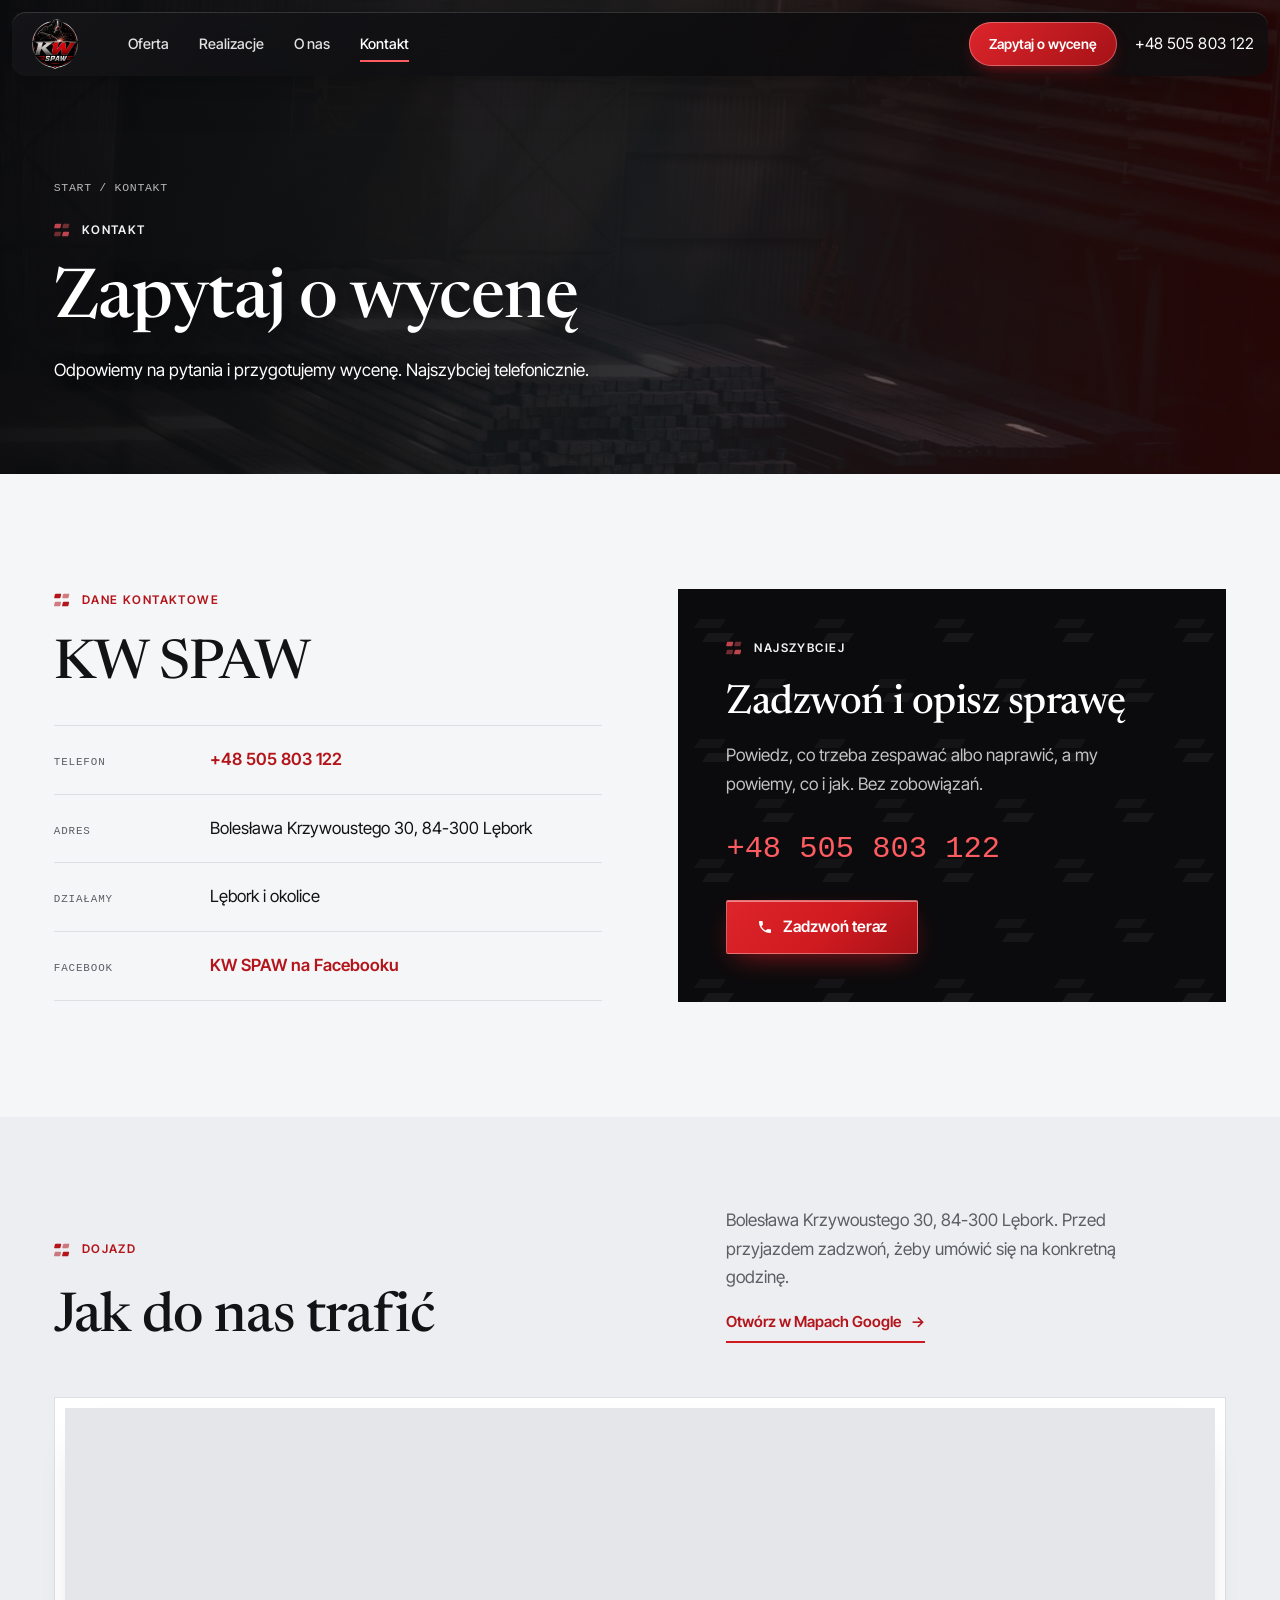
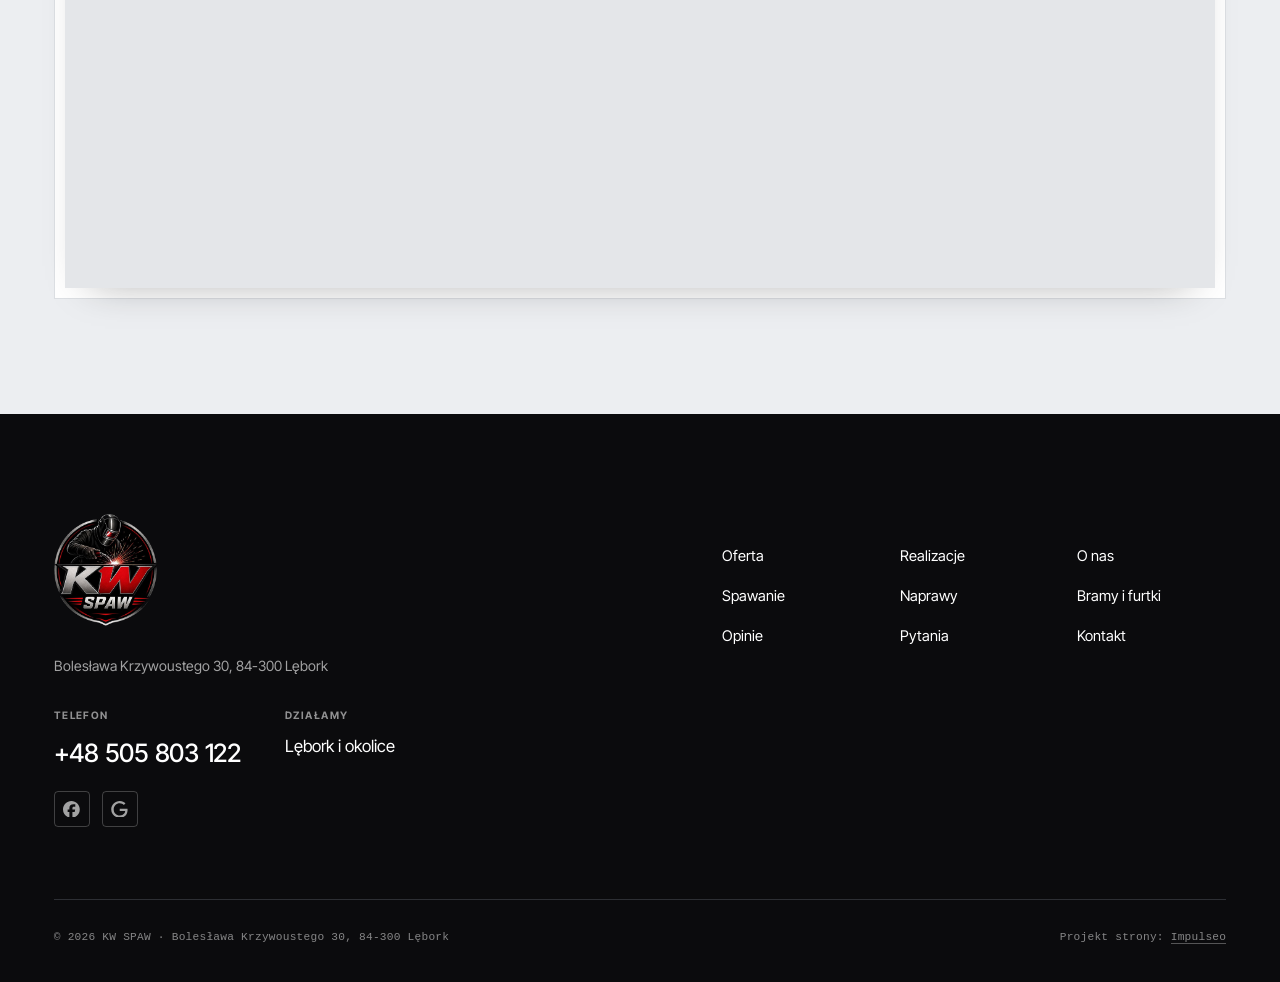
==== commit ccdf2f4e: "[claude-edit][cmt:aaa7105e-2df2-47df-a1c1-973a87899e89] Układ jak w demie ArtSpaw (duży napis KW SPA" ====
--- a/kontakt.html
+++ b/kontakt.html
@@ -4,71 +4,82 @@
 <meta charset="UTF-8">
 <meta name="viewport" content="width=device-width, initial-scale=1.0">
 <title>Kontakt - KW SPAW</title>
-<meta name="description" content="Kontakt KW SPAW - Bolesława Krzywoustego 30, 84-300 Lębork, Polska">
-<link rel="canonical" href="https://kris20032.github.io/kw-spaw/kontakt.html">
+<meta name="description" content="Kontakt KW SPAW - zakład spawalniczy, Bolesława Krzywoustego 30, 84-300 Lębork. Tel. 505 803 122.">
+<link rel="canonical" href="https://impulseo-pl.github.io/kw-spaw/kontakt.html">
 <meta name="robots" content="noindex, nofollow">
 <meta property="og:type" content="website">
 <meta property="og:locale" content="pl_PL">
 <meta property="og:site_name" content="KW SPAW">
 <meta property="og:title" content="Kontakt - KW SPAW">
-<meta property="og:description" content="Kontakt KW SPAW - Bolesława Krzywoustego 30, 84-300 Lębork, Polska">
-<meta property="og:url" content="https://kris20032.github.io/kw-spaw/kontakt.html">
-<meta property="og:image" content="https://kris20032.github.io/kw-spaw/img/og.jpg">
+<meta property="og:description" content="Kontakt KW SPAW - zakład spawalniczy, Bolesława Krzywoustego 30, 84-300 Lębork. Tel. 505 803 122.">
+<meta property="og:url" content="https://impulseo-pl.github.io/kw-spaw/kontakt.html">
+<meta property="og:image" content="https://impulseo-pl.github.io/kw-spaw/img/og.jpg">
 <meta property="og:image:width" content="1200">
 <meta property="og:image:height" content="630">
 <meta name="twitter:card" content="summary_large_image">
+<script type="application/ld+json">{"@context": "https://schema.org", "@type": "LocalBusiness", "name": "KW SPAW", "url": "https://impulseo-pl.github.io/kw-spaw/", "telephone": "+48505803122", "image": "https://impulseo-pl.github.io/kw-spaw/img/og.jpg", "address": {"@type": "PostalAddress", "streetAddress": "Bolesława Krzywoustego 30", "postalCode": "84-300", "addressLocality": "Lębork", "addressCountry": "PL"}, "areaServed": "Lębork", "sameAs": ["https://www.facebook.com/Kwspawlebork/"]}</script>
 <link rel="preconnect" href="https://fonts.googleapis.com">
 <link rel="preconnect" href="https://fonts.gstatic.com" crossorigin>
-<link href="https://fonts.googleapis.com/css2?family=Space+Grotesk:wght@500;600;700&family=DM+Sans:opsz,wght@9..40,400;9..40,500;9..40,600&display=swap" rel="stylesheet">
-<link rel="stylesheet" href="assets/styles.css?v=fa740ba2">
+<link href="https://fonts.googleapis.com/css2?family=Inter+Tight:wght@400;500;600;700&amp;family=Newsreader:ital,opsz,wght@0,6..72,400..600;1,6..72,500..800&amp;display=swap" rel="stylesheet">
+<link rel="stylesheet" href="assets/styles.css?v=20261119">
+<meta name="theme-color" content="#0b0b0d">
 </head>
-<body>
+<body class="sub">
 
+<a class="skip" href="#tresc">Przejdź do treści</a>
 <header class="nav">
-  <div class="wrap nav-inner">
-    <a class="brand brand-has-logo" href="index.html"><img class="brand-logo" src="img/logo.jpg" alt="KW SPAW" width="720" height="720" decoding="async"></a>
-    <nav class="nav-links">
-      <a href="oferta.html">Oferta</a>
-      <a href="realizacje.html">Realizacje</a>
-      <a href="o-nas.html">O nas</a>
-      <a href="kontakt.html" class="active" aria-current="page">Kontakt</a>
-      <a href="tel:+48505803122" class="btn btn-accent">Zadzwoń +48 505 803 122</a>
-    </nav>
-    <button class="nav-toggle" aria-label="Menu"><span></span><span></span><span></span></button>
+  <div class="nav-inner">
+    <a class="brand" href="index.html" aria-label="KW SPAW - strona główna"><img class="brand-logo" src="img/logo-znak.png" alt="KW SPAW zakład spawalniczy" width="333" height="360" decoding="async"></a>
+    <nav class="nav-links" aria-label="Menu"><a href="oferta.html">Oferta</a><a href="realizacje.html">Realizacje</a><a href="o-nas.html">O&nbsp;nas</a><a href="kontakt.html" aria-current="page">Kontakt</a><a class="pill nl-cta" href="kontakt.html">Zapytaj o&nbsp;wycenę</a></nav>
+    <div class="nav-cta"><a class="pill" href="kontakt.html">Zapytaj o&nbsp;wycenę</a><a class="tel-txt" href="tel:+48505803122">+48 505 803 122</a></div>
+    <button class="nav-toggle" aria-label="Menu" aria-expanded="false"><span></span><span></span><span></span></button>
   </div>
 </header>
 
-<main>
+<main id="tresc">
 <section class="pagehead">
-  <img src="img/g10.jpg" alt="KW SPAW - Zapytaj o wycenę" width="1600" height="1066" decoding="async">
+  <img src="img/g6.jpg" alt="Stalowe profile ułożone w hali" width="1520" height="966" decoding="async" fetchpriority="high">
   <div class="wrap">
+    <div class="crumbs"><a href="index.html">Start</a> / Kontakt</div>
     <span class="eyebrow">Kontakt</span>
-    <h1>Zapytaj o wycenę</h1>
-    <p>Odpowiemy na pytania i przygotujemy wycenę.</p>
+    <h1>Zapytaj o&nbsp;wycenę</h1>
+    <p>Odpowiemy na pytania i&nbsp;przygotujemy wycenę. Najszybciej telefonicznie.</p>
   </div>
 </section>
-<section>
+<section class="about">
   <div class="wrap contact-grid">
     <div class="reveal">
       <span class="eyebrow">Dane kontaktowe</span>
-      <h2 style="margin:var(--space-4) 0 var(--space-6)">KW SPAW</h2>
+      <h2 style="margin-top:18px">KW SPAW</h2>
       <div class="info-list">
-        <div class="info-row"><div class="ic"><svg class="ico-tel" width="16" height="16" viewBox="0 0 24 24" fill="none" aria-hidden="true"><path d="M6.6 10.8a15.5 15.5 0 0 0 6.6 6.6l2.2-2.2a1 1 0 0 1 1-.24 11.4 11.4 0 0 0 3.6.58 1 1 0 0 1 1 1V20a1 1 0 0 1-1 1A17 17 0 0 1 3 4a1 1 0 0 1 1-1h3.5a1 1 0 0 1 1 1c0 1.25.2 2.46.58 3.6a1 1 0 0 1-.25 1l-2.23 2.2Z" fill="currentColor"/></svg></div><div><div class="lbl">Telefon</div><a class="val" href="tel:+48505803122">+48 505 803 122</a></div></div>
-        <div class="info-row"><div class="ic"><svg class="ico-pin" width="16" height="16" viewBox="0 0 24 24" fill="none" aria-hidden="true"><path d="M12 21s7-6.1 7-11.5A7 7 0 0 0 5 9.5C5 14.9 12 21 12 21Z" stroke="currentColor" stroke-width="1.6" fill="none"/><circle cx="12" cy="9.5" r="2.4" fill="currentColor"/></svg></div><div><div class="lbl">Adres</div><div class="val">Bolesława Krzywoustego 30, 84-300 Lębork, Polska</div></div></div>
+        <div class="info-row"><span class="lbl">Telefon</span><a class="val" href="tel:+48505803122">+48 505 803 122</a></div>
+        <div class="info-row"><span class="lbl">Adres</span><span class="val">Bolesława Krzywoustego 30, 84-300 Lębork</span></div>
+        <div class="info-row"><span class="lbl">Działamy</span><span class="val">Lębork i&nbsp;okolice</span></div>
+        <div class="info-row"><span class="lbl">Facebook</span><a class="val" href="https://www.facebook.com/Kwspawlebork/" target="_blank" rel="noopener">KW SPAW na Facebooku</a></div>
       </div>
     </div>
-    <div class="reveal">
-      <div class="form">
-        <h3 style="margin-bottom:var(--space-4)">Najszybciej telefonicznie</h3>
-        <p class="muted" style="margin-bottom:var(--space-5)">Zadzwoń, opisz pomysł, a my powiemy, co i jak. Bez zobowiązań.</p>
-        <a href="tel:+48505803122" class="btn btn-accent" style="justify-content:center">Zadzwoń: +48 505 803 122 <span class="arr">→</span></a>
-      </div>
+    <div class="call-card reveal">
+      <span class="eyebrow light">Najszybciej</span>
+      <h2 style="margin-top:16px">Zadzwoń i&nbsp;opisz sprawę</h2>
+      <p>Powiedz, co trzeba zespawać albo naprawić, a&nbsp;my powiemy, co i&nbsp;jak. Bez zobowiązań.</p>
+      <a class="tel-big" href="tel:+48505803122">+48 505 803 122</a>
+      <a href="tel:+48505803122" class="btn btn-accent"><svg width="16" height="16" viewBox="0 0 24 24" fill="none" aria-hidden="true"><path d="M6.6 10.8a15.5 15.5 0 0 0 6.6 6.6l2.2-2.2a1 1 0 0 1 1-.24 11.4 11.4 0 0 0 3.6.58 1 1 0 0 1 1 1V20a1 1 0 0 1-1 1A17 17 0 0 1 3 4a1 1 0 0 1 1-1h3.5a1 1 0 0 1 1 1c0 1.25.2 2.46.58 3.6a1 1 0 0 1-.25 1l-2.23 2.2Z" fill="currentColor"/></svg> Zadzwoń teraz</a>
     </div>
   </div>
 </section>
-<section style="padding-top:0">
-  <div class="wrap reveal">
-    <iframe class="map" title="KW SPAW - Lębork" src="https://maps.google.com/maps?q=54.5267838%2C17.7644873&z=15&output=embed" loading="lazy" referrerpolicy="no-referrer-when-downgrade"></iframe>
+
+<section class="area" style="padding-top:clamp(56px,7vw,96px)">
+  <div class="wrap">
+    <div class="head-split" style="margin-bottom:clamp(28px,4vw,48px)">
+      <div class="reveal">
+        <span class="eyebrow">Dojazd</span>
+        <h2>Jak do nas trafić</h2>
+      </div>
+      <div class="side reveal"><p>Bolesława Krzywoustego 30, 84-300 Lębork. Przed przyjazdem zadzwoń, żeby umówić się na konkretną godzinę.</p><a class="link-line" href="https://maps.google.com/?cid=9611286342725829047&amp;g_mp=CiVnb29nbGUubWFwcy5wbGFjZXMudjEuUGxhY2VzLkdldFBsYWNlEAIYBCAA" target="_blank" rel="noopener">Otwórz w&nbsp;Mapach Google <span class="arr" aria-hidden="true">→</span></a></div>
+    </div>
+    <div class="map-card reveal">
+      <iframe class="map map-wide" title="KW SPAW - Lębork" src="https://maps.google.com/maps?q=54.5267838%2C17.7644873&amp;z=15&amp;output=embed" loading="lazy" referrerpolicy="no-referrer-when-downgrade"></iframe>
+    </div>
   </div>
 </section>
 </main>
@@ -76,36 +87,39 @@
 <footer>
   <div class="wrap">
     <div class="foot-grid">
-      <div class="foot-brand">
-        <div class="name">KW SPAW</div>
-        <p>Spawamy, naprawiamy i montujemy elementy metalowe. Mały zakład w Lęborku, w którym rozmawiasz bezpośrednio z tym, kto wykona robotę.</p>
+      <div>
+        <a href="index.html" aria-label="KW SPAW - strona główna"><img class="foot-logo" src="img/logo-znak.png" alt="KW SPAW zakład spawalniczy" width="333" height="360" loading="lazy" decoding="async"></a>
+        <p class="foot-addr">Bolesława Krzywoustego 30, 84-300 Lębork</p>
+        <div class="foot-tels">
+          <div><span class="lbl">Telefon</span><a href="tel:+48505803122">+48 505 803 122</a></div>
+          <div><span class="lbl">Działamy</span><span class="val">Lębork i&nbsp;okolice</span></div>
+        </div>
+        <div class="foot-soc">
+          <a class="soc" href="https://www.facebook.com/Kwspawlebork/" target="_blank" rel="noopener" aria-label="Facebook - KW SPAW"><svg viewBox="0 0 24 24" aria-hidden="true" focusable="false"><path d="M9.101 23.691v-7.98H6.627v-3.667h2.474v-1.58c0-4.085 1.848-5.978 5.858-5.978.401 0 .955.042 1.468.103a8.68 8.68 0 0 1 1.141.195v3.325a8.623 8.623 0 0 0-.653-.036 26.805 26.805 0 0 0-.733-.009c-.707 0-1.259.096-1.675.309a1.686 1.686 0 0 0-.679.622c-.258.42-.374.995-.374 1.752v1.297h3.919l-.386 2.103-.287 1.564h-3.246v8.245C19.396 23.238 24 18.179 24 12.044c0-6.627-5.373-12-12-12s-12 5.373-12 12c0 5.628 3.874 10.35 9.101 11.647Z" fill="currentColor"/></svg></a>
+          <a class="soc" href="https://maps.google.com/?cid=9611286342725829047&amp;g_mp=CiVnb29nbGUubWFwcy5wbGFjZXMudjEuUGxhY2VzLkdldFBsYWNlEAIYBCAA" target="_blank" rel="noopener" aria-label="Google - KW SPAW"><svg viewBox="0 0 24 24" aria-hidden="true" focusable="false"><path d="M12.48 10.92v3.28h7.84c-.24 1.84-.853 3.187-1.787 4.133-1.147 1.147-2.933 2.4-6.053 2.4-4.827 0-8.6-3.893-8.6-8.72s3.773-8.72 8.6-8.72c2.6 0 4.507 1.027 5.907 2.347l2.307-2.307C18.747 1.44 16.133 0 12.48 0 5.867 0 .307 5.387.307 12s5.56 12 12.173 12c3.573 0 6.267-1.173 8.373-3.36 2.16-2.16 2.84-5.213 2.84-7.667 0-.76-.053-1.467-.173-2.053H12.48z" fill="currentColor"/></svg></a>
+        </div>
       </div>
-      <div class="foot-col">
-        <h4>Nawigacja</h4>
+      <nav class="foot-nav" aria-label="Stopka">
         <a href="oferta.html">Oferta</a>
         <a href="realizacje.html">Realizacje</a>
-        <a href="o-nas.html">O nas</a>
+        <a href="o-nas.html">O&nbsp;nas</a>
+        <a href="oferta.html#spawanie">Spawanie</a>
+        <a href="oferta.html#naprawy">Naprawy</a>
+        <a href="oferta.html#bramy">Bramy i&nbsp;furtki</a>
+        <a href="index.html#opinie">Opinie</a>
+        <a href="index.html#pytania">Pytania</a>
         <a href="kontakt.html">Kontakt</a>
-      </div>
-      <div class="foot-col">
-        <h4>Kontakt</h4>
-        <a href="tel:+48505803122">+48 505 803 122</a>
-        <p>Bolesława Krzywoustego 30, 84-300 Lębork, Polska</p>
-        <a href="https://maps.google.com/?cid=9611286342725829047&g_mp=CiVnb29nbGUubWFwcy5wbGFjZXMudjEuUGxhY2VzLkdldFBsYWNlEAIYBCAA" target="_blank" rel="noopener">Jak dojechać →</a>
-      <div class="foot-soc">
-        <a class="soc" href="https://www.facebook.com/Kwspawlebork/" target="_blank" rel="noopener" aria-label="Facebook - KW SPAW"><svg viewBox="0 0 24 24" aria-hidden="true" focusable="false"><path d="M9.101 23.691v-7.98H6.627v-3.667h2.474v-1.58c0-4.085 1.848-5.978 5.858-5.978.401 0 .955.042 1.468.103a8.68 8.68 0 0 1 1.141.195v3.325a8.623 8.623 0 0 0-.653-.036 26.805 26.805 0 0 0-.733-.009c-.707 0-1.259.096-1.675.309a1.686 1.686 0 0 0-.679.622c-.258.42-.374.995-.374 1.752v1.297h3.919l-.386 2.103-.287 1.564h-3.246v8.245C19.396 23.238 24 18.179 24 12.044c0-6.627-5.373-12-12-12s-12 5.373-12 12c0 5.628 3.874 10.35 9.101 11.647Z" fill="currentColor"/></svg></a>
-      </div>
-      </div>
+      </nav>
     </div>
     <div class="foot-bot">
-      <span>© 2026 KW SPAW</span>
+      <span>© 2026 KW SPAW · Bolesława Krzywoustego 30, 84-300 Lębork</span>
       <span>Projekt strony: <a class="foot-credit" href="https://impulseo.pl" target="_blank" rel="noopener">Impulseo</a></span>
     </div>
   </div>
 </footer>
-<div class="sticky-call"><a class="sc-call" href="tel:+48505803122"><svg class="ico-tel" width="16" height="16" viewBox="0 0 24 24" fill="none" aria-hidden="true"><path d="M6.6 10.8a15.5 15.5 0 0 0 6.6 6.6l2.2-2.2a1 1 0 0 1 1-.24 11.4 11.4 0 0 0 3.6.58 1 1 0 0 1 1 1V20a1 1 0 0 1-1 1A17 17 0 0 1 3 4a1 1 0 0 1 1-1h3.5a1 1 0 0 1 1 1c0 1.25.2 2.46.58 3.6a1 1 0 0 1-.25 1l-2.23 2.2Z" fill="currentColor"/></svg> Zadzwoń</a><a class="sc-quote" href="kontakt.html">Zadzwoń</a></div>
+<div class="sticky-call"><a class="sc-call" href="tel:+48505803122"><svg width="16" height="16" viewBox="0 0 24 24" fill="none" aria-hidden="true"><path d="M6.6 10.8a15.5 15.5 0 0 0 6.6 6.6l2.2-2.2a1 1 0 0 1 1-.24 11.4 11.4 0 0 0 3.6.58 1 1 0 0 1 1 1V20a1 1 0 0 1-1 1A17 17 0 0 1 3 4a1 1 0 0 1 1-1h3.5a1 1 0 0 1 1 1c0 1.25.2 2.46.58 3.6a1 1 0 0 1-.25 1l-2.23 2.2Z" fill="currentColor"/></svg> Zadzwoń</a><a class="sc-quote" href="kontakt.html">Zapytaj o&nbsp;wycenę</a></div>
 <div class="demo-wazne" data-do="2026-11-25" data-cykl="3" hidden><svg class="dw-ico" width="13" height="13" viewBox="0 0 24 24" fill="none" aria-hidden="true"><circle cx="12" cy="12" r="8.6" stroke="currentColor" stroke-width="1.8"/><path d="M12 7.2V12l3.3 2" stroke="currentColor" stroke-width="1.8" stroke-linecap="round"/></svg><span class="dw-txt"></span></div>
 
-<script src="assets/main.js"></script>
+<script src="assets/main.js?v=20261119"></script>
 </body>
 </html>
--- a/assets/styles.css
+++ b/assets/styles.css
@@ -1,1185 +1,569 @@
 /* ============================================================
-   STOLBASZ — premium, architektoniczny B2B fit-out
-   Jasna paleta, zero brązu. System wg premium-web-craft.
+   KW SPAW - układ wzorowany na swellroofing.com, kolory z logo KW SPAW
+   w proporcji 60/30/10 (polecenie Szymona 19.11.2026). Treści i dane = KW SPAW.
    Projekt strony: Impulseo (impulseo.pl)
    ============================================================ */
-
 :root{
-  /* PALETA — jasna, architektoniczna, chłodna */
-  --paper:#F4F6F8;          /* główne tło */
-  --paper-2:#E7EBEF;        /* sekcje alternatywne (chłodny jasny szary) */
-  --paper-3:#E7EBEF;        /* delikatne wypełnienia */
-  --ink:#15212E;            /* tekst główny — chłodny grafit */
-  --ink-soft:#243443;       /* nagłówki drugorzędne */
-  --muted:#6B7785;          /* tekst poboczny */
-  --line:rgba(21,33,46,.12);/* hairline */
-  --accent:#E8A317;         /* stonowany petrol-slate — jedyny akcent */
-  --accent-d:#C9870C;
-  --accent-soft:rgba(232,163,23,.10);
-  --dark:#15212E;           /* sekcje ciemne (stopka/CTA) */
-
-  /* HOVER ZDJĘĆ — JEDEN standard dla całego silnika (decyzja K. 04.08.2026, artefakt z wariantami).
-     AKTUALNE (K.+Szymon 09.08.2026, wybór z artefaktu 6 wariantów): zoom 1.05 przy 1.4s -
-     przy tak długim czasie mocniejszy kadr NIE skacze, tylko „oddycha". Poprzedni standard
-     (1.02 / .55s z 04.08) odbierany jako dynamiczny i szybki.
-     Spoczynek lekko przygaszony, ale TYLKO tam, gdzie jest mysz (@media hover:hover) —
-     na telefonie zdjęcia zostają w pełnej jasności. */
-  --img-zoom:1.05;                   /* K.+Szymon 09.08: wariant F z artefaktu porównawczego */
-  --img-rest:brightness(.95) saturate(.99);
-  --img-hot:brightness(1.06) saturate(1.05);
-  --img-dur:1.4s;                    /* K.+Szymon 09.08 (wariant F): powoli = elegancko */
-  --img-ease:cubic-bezier(.16,.84,.44,1);  /* miękki ogon, efekt „oddychania" */
-
-  /* ODSTĘPY — skala 4/8 */
-  --space-1:4px; --space-2:8px; --space-3:12px; --space-4:16px; --space-5:24px;
-  --space-6:32px; --space-7:48px; --space-8:64px; --space-9:96px; --space-10:128px;
-
-  /* TYPOGRAFIA — fluid clamp() (skala podbita 16.07.2026: większe, czytelniejsze litery — uwaga Adama) */
-  --text-sm:clamp(.9rem,.87rem + .12vw,1rem);
-  --text-base:clamp(1.08rem,1.04rem + .18vw,1.2rem);
-  --text-lg:clamp(1.24rem,1.15rem + .34vw,1.44rem);
-  --text-h3:clamp(1.34rem,1.22rem + .55vw,1.66rem);
-  --text-h2:clamp(2.1rem,1.66rem + 2.1vw,3.1rem);
-  --text-h1:clamp(2.9rem,2.1rem + 4vw,5.1rem);
-
-  /* PROMIENIE — architektoniczne, raczej ostre */
-  --r-sm:3px; --r-md:6px; --r-lg:10px;
-
-  /* RUCH */
-  --ease:cubic-bezier(.25,.46,.45,.94); --dur:.24s;
-
-  /* CIENIE — miękkie, warstwowe */
-  --sh-sm:0 1px 2px rgba(16,24,32,.04), 0 2px 8px rgba(16,24,32,.05);
-  --sh-md:0 2px 6px rgba(16,24,32,.05), 0 12px 28px -8px rgba(16,24,32,.12);
-  --sh-lg:0 6px 14px rgba(16,24,32,.07), 0 26px 56px -18px rgba(16,24,32,.22);
-
-  --hairline:1px solid var(--line);
-
-  --font-display:'Space Grotesk','Inter',sans-serif;
-  --font-body:'DM Sans','Inter',sans-serif;
-}
-
-*{box-sizing:border-box;margin:0;padding:0}
-html{scroll-behavior:smooth}
-body{
-  font-family:var(--font-body);
-  font-size:var(--text-base);
-  line-height:1.65;
-  color:var(--ink);
-  background:var(--paper);
-  -webkit-font-smoothing:antialiased;
-  text-rendering:optimizeLegibility;
-}
-img{max-width:100%;height:auto;display:block}  /* height:auto = width/height z atrybutów trzyma proporcje (TOP#12) */
+  /* KW SPAW - kolory z logo: 60% jasna stal (tła), 30% czerń/grafit (sekcje ciemne, tekst), 10% czerwień (akcent) */
+  --ink:#121315;
+  --ink-deep:#0b0b0d;
+  --ink-panel:#151619;
+  --ink-body:#3c3f44;
+  --slate:#5a5e65;
+  --slate-soft:#666a71;
+  --rule-dark:#2d2f34;
+  --line:#dcdfe3;
+  --paper:#f5f6f7;
+  --paper-2:#eceef1;
+  --paper-3:#e3e6ea;
+  --cream:#eceef1;
+  --accent:#cf1a20;
+  --accent-d:#a51217;
+  --accent-t:#b3151b;
+  --accent-l:#ff5c61;
+  --accent-soft:rgba(207,26,32,.26);
+  --dark:#0b0b0d;
+
+  --f-display:"Newsreader",Georgia,"Times New Roman",serif;
+  --f-sans:"Inter Tight",system-ui,-apple-system,"Segoe UI",Roboto,Arial,sans-serif;
+  --f-mono:ui-monospace,SFMono-Regular,Menlo,Consolas,monospace;
+
+  --img-zoom:1.05;
+  --img-rest:brightness(.97) saturate(.99);
+  --img-hot:brightness(1.05) saturate(1.04);
+  --img-dur:1.4s;
+  --img-ease:cubic-bezier(.16,.84,.44,1);
+
+  --space-1:4px;--space-2:8px;--space-3:12px;--space-4:16px;--space-5:24px;
+  --space-6:32px;--space-7:48px;--space-8:64px;--space-9:96px;--space-10:128px;
+  --r-sm:4px;--r:8px;
+  --ease:cubic-bezier(.16,.84,.44,1);
+  --dur:.35s;
+  --nav-h:64px;
+  --sec:clamp(72px,9vw,128px);
+  --wrap:1440px;
+  --gut:clamp(20px,4.2vw,60px);
+}
+
+*,*::before,*::after{box-sizing:border-box}
+html{-webkit-text-size-adjust:100%}
+body{margin:0;background:var(--paper);color:var(--ink-body);font-family:var(--f-sans);
+  font-size:clamp(1rem,.96rem + .16vw,1.075rem);line-height:1.65;-webkit-font-smoothing:antialiased;
+  text-rendering:optimizeLegibility}
+img{max-width:100%;display:block}
 a{color:inherit;text-decoration:none}
-
-.wrap{width:min(92%,1180px);margin-inline:auto}
-section{padding-block:clamp(52px,6.5vw,96px)}
-
-h1,h2,h3{font-family:var(--font-display);font-weight:700;line-height:1.08;letter-spacing:-.02em;color:var(--ink)}
-h1{font-size:var(--text-h1);letter-spacing:-.035em}
-h2{font-size:var(--text-h2);letter-spacing:-.025em}
-h3{font-size:var(--text-h3)}
-/* MIARA — długość wiersza. WCAG 2.2 SC 1.4.8: max 80 znaków; Butterick: 45–90.
-   68ch daje realnie 72–78 znaków polskiego tekstu, czyli z zapasem pod granicą.
-   Wcześniej limit miał TYLKO <p> — <li>, <blockquote> i <dd> nie miały żadnego,
-   i to jedyny powód, dla którego 23 bloki na dwóch oddanych stronach jadą po
-   83–106 znaków w wierszu (pomiar 07.08.2026, bramka `miara`).
-   ⚠️ Listy i definicje ograniczamy TYLKO bez klasy: `ul`/`ol` z klasą to u nas
-   układ (siatki kafli, menu), a nie tekst ciągły — tam miarę wyznacza układ. */
-/* 60ch, nie 68ch (K. 10.08): po zmianie fontów na węższe kroje (DM Sans i spółka)
-   w 68ch mieściło się ~90 znaków - bramka pikselowa słusznie zgłaszała przekroczenie
-   granicy 80. Pomiar na żywej przeglądarce: 60ch = 90 znaków, 53ch = ~78 znaków, czyli normę WCAG 1.4.8. */
-:root{ --miara:53ch }
-p{max-width:min(100%,var(--miara))}
-blockquote,
-ul:not([class])>li, ol:not([class])>li,
-dl:not([class])>dd{max-width:min(100%,var(--miara))}
-
-/* ⚠️ Świadomie BEZ wyjątku `.tile p,.card p,.svc p{max-width:none}`, choć nasuwa się sam:
-   te akapity BYŁY już ograniczone (stare `p{max-width:65ch}`), więc „wyjątek" nie odblokowałby
-   niczego nowego — tylko ROZLUŹNIŁ stan sprzed zmiany na wszystkich demach naraz.
-   `figcaption` żadna z reguł wyżej nie dotyczy, więc też nie potrzebuje zwolnienia. */
-
-/* ŁAMANIE. `balance` wyrównuje długości wierszy w nagłówku, `pretty` pilnuje ostatniego
-   wiersza akapitu, żeby nie został w nim jeden wyraz. Obsługiwane od Chrome 117 /
-   Safari 17.5; starsze przeglądarki po prostu ignorują tę własność.
-   `text-wrap:pretty` nie występowało dotąd ANI RAZ w silniku ani w repo klientów. */
-h1,h2,h3,.lead,.lede{text-wrap:balance}
-p,li,blockquote,dd{text-wrap:pretty}
-
-.eyebrow{
-  font-family:var(--font-body);
-  font-size:var(--text-sm);
-  font-weight:600;
-  letter-spacing:.18em;
-  text-transform:uppercase;
-  color:var(--accent);
-  display:inline-flex;align-items:center;gap:var(--space-3);
-}
-/* flex:none + margin-top = kreska trzyma się PIERWSZEJ linii. Wcześniej align-items:center
-   centrowało ją względem całego bloku i przy zawinięciu (długi kicker typu
-   „…WNĘTRZ · LESZNO · OD 2019") druga linia lądowała z brzydkim wcięciem. */
-.eyebrow{align-items:flex-start}
-.eyebrow>*,.eyebrow{text-wrap:balance}   /* dlugi kicker lamal sie na sierote typu samo „2019" w drugiej linii */
-.eyebrow::before{content:"";width:28px;height:1px;background:var(--accent);display:inline-block;flex:none;margin-top:.62em}
-
-.muted{color:var(--muted)}
-.lead{font-size:var(--text-lg);line-height:1.55;color:var(--ink-soft);max-width:50ch}
-
-/* ---------- BUTTONS ---------- */
-.btn{
-  display:inline-flex;align-items:center;gap:var(--space-2);
-  font-weight:600;font-size:var(--text-sm);letter-spacing:.02em;
-  padding:var(--space-4) var(--space-6);
-  border-radius:var(--r-sm);
-  transition:transform var(--dur) var(--ease),box-shadow var(--dur) var(--ease),background var(--dur) var(--ease);
-  cursor:pointer;border:1px solid transparent;
-}
-.btn-accent{background:var(--accent);color:#fff;box-shadow:var(--sh-sm)}
-.btn-accent:hover{background:var(--accent-d);transform:translateY(-2px);box-shadow:var(--sh-md)}
-.btn-accent:active{transform:translateY(0);box-shadow:var(--sh-sm)}
-.btn-ghost{background:transparent;color:var(--ink);border-color:var(--line)}
-.btn-ghost:hover{border-color:var(--accent);color:var(--accent);transform:translateY(-2px)}
-.btn-light{background:#fff;color:var(--ink);box-shadow:var(--sh-sm)}
-.btn-light:hover{transform:translateY(-2px);box-shadow:var(--sh-md)}
+h1,h2,h3,h4{font-family:var(--f-display);font-weight:500;color:var(--ink);margin:0;letter-spacing:-.012em;
+  font-optical-sizing:auto}
+h1{font-size:clamp(2.4rem,1.6rem + 3.3vw,4.6rem);line-height:1.04}
+h2{font-size:clamp(2.1rem,1.5rem + 2.4vw,3.6rem);line-height:1.08}
+h3{font-size:clamp(1.25rem,1.1rem + .5vw,1.55rem);line-height:1.2}
+p{margin:0}
+.wrap{max-width:var(--wrap);margin:0 auto;padding:0 var(--gut)}
+section{padding:var(--sec) 0;position:relative}
+.muted{color:var(--slate)}
+.sr-only{position:absolute;width:1px;height:1px;padding:0;margin:-1px;overflow:hidden;clip:rect(0,0,0,0);border:0}
+:focus-visible{outline:2px solid var(--accent);outline-offset:3px}
+.skip{position:absolute;left:-999px;top:8px;z-index:200;background:var(--ink);color:#fff;padding:10px 16px}
+.skip:focus{left:8px}
+
+/* ---------- etykieta sekcji (znak + kapitaliki) ---------- */
+.eyebrow{display:inline-flex;align-items:center;gap:10px;font-family:var(--f-sans);font-size:.74rem;
+  font-weight:600;letter-spacing:.12em;text-transform:uppercase;color:var(--accent-t)}
+.eyebrow::before{content:"";width:18px;height:18px;flex:none;background:
+  url("data:image/svg+xml,%3Csvg xmlns='http://www.w3.org/2000/svg' viewBox='0 0 20 20'%3E%3Cg fill='%23b3151b'%3E%3Crect x='2' y='3' width='7' height='5' rx='1' transform='skewX(-14)'/%3E%3Crect x='11' y='3' width='7' height='5' rx='1' transform='skewX(-14)' opacity='.55'/%3E%3Crect x='4' y='12' width='7' height='5' rx='1' transform='skewX(-14)' opacity='.55'/%3E%3Crect x='13' y='12' width='7' height='5' rx='1' transform='skewX(-14)'/%3E%3C/g%3E%3C/svg%3E") center/contain no-repeat}
+.on-dark .eyebrow,.eyebrow.light{color:#f1f2f4}
+.on-dark .eyebrow::before,.eyebrow.light::before{filter:brightness(2.4) saturate(.6)}
+.mono{font-family:var(--f-mono);font-size:.74rem;letter-spacing:.06em;text-transform:uppercase}
+.head{max-width:780px}
+.head h2{margin-top:18px}
+.head p{margin-top:18px;color:var(--slate);max-width:56ch}
+.head.center{margin:0 auto;text-align:center}
+.head.center p{margin-left:auto;margin-right:auto}
+.head-split{display:grid;grid-template-columns:1.25fr 1fr;gap:var(--space-7);align-items:end;margin-bottom:var(--space-8)}
+.head-split .side{color:var(--slate);max-width:44ch;padding-bottom:6px}
+.head-split .side .link-line{margin-top:18px}
+
+/* ---------- przyciski ---------- */
+.btn{display:inline-flex;align-items:center;justify-content:center;gap:10px;font-family:var(--f-sans);
+  font-weight:600;font-size:.98rem;line-height:1.1;padding:17px 30px;border:1.5px solid transparent;
+  border-radius:2px;cursor:pointer;white-space:nowrap;letter-spacing:-.005em}
 .btn .arr{transition:transform var(--dur) var(--ease)}
-.btn:hover .arr{transform:translateX(4px)}
-
-/* ---------- NAV ---------- */
-.nav{
-  position:sticky;top:0;z-index:50;
-  background:color-mix(in srgb,var(--paper) 88%,transparent);
-  backdrop-filter:saturate(140%) blur(10px);
-  border-bottom:var(--hairline);
-}
-.nav-inner{display:flex;align-items:center;justify-content:space-between;gap:var(--space-5);height:72px}
-/* ANTY-NACHODZENIE (K. 05.08.2026): długa nazwa firmy + przycisk z pełnym numerem nie mieściły się w pasku
-   i flex ściskał linki PONIŻEJ ich treści - "Kontakt" wchodził na ramkę "Zadzwoń +48 ...". Teraz ustępuje
-   nazwa marki (skrót wielokropkiem), a menu i przycisk nigdy się nie kurczą ani nie zachodzą na siebie. */
-.brand{display:flex;flex-direction:column;line-height:1;min-width:0;flex:0 1 auto}
-.brand .name{font-family:var(--font-display);font-weight:800;font-size:1.35rem;letter-spacing:.04em;white-space:nowrap;overflow:hidden;text-overflow:ellipsis}
-.brand .sub{font-size:.62rem;letter-spacing:.34em;text-transform:uppercase;color:var(--muted);margin-top:5px;white-space:nowrap;overflow:hidden;text-overflow:ellipsis}
-.nav-links{display:flex;align-items:center;gap:var(--space-6);flex:0 0 auto}
-.nav-links a{font-size:var(--text-sm);font-weight:500;color:var(--ink-soft);position:relative;padding-block:4px;white-space:nowrap;transition:color var(--dur) var(--ease)}
-.nav-links a::after{content:"";position:absolute;left:0;bottom:0;width:0;height:1.5px;background:var(--accent);transition:width var(--dur) var(--ease)}
-.nav-links a:hover,.nav-links a.active{color:var(--ink)}
-.nav-links a:hover::after,.nav-links a.active::after{width:100%}
-.nav-links .btn{padding:var(--space-2) var(--space-5)}
-/* przyciski w nav: właściwy kolor (przebij .nav-links a) + bez podkreślenia */
-.nav-links a.btn-accent{color:#fff}
-.nav-links a.btn-ghost,.nav-links a.btn-light{color:var(--ink)}
-/* CTA w pasku: NIE podkreślenie spod linków menu, ale ten sam przelatujący błysk,
-   co na wszystkich innych przyciskach (zgłoszenie K. 13.08.2026 - „na hero jest efekt
-   światła przechodzącego przez przycisk, na navbarze go nie ma, a mają być identyczne").
-   Reguła `.nav-links a::after` jest silniejsza od `.btn::after`, więc trzeba jej
-   geometrię wyzerować i wpisać połysk z nazwy - samo `display:none` gasiło efekt. */
-.nav-links a.btn::after{
-  display:block;content:"";position:absolute;inset:0;z-index:-1;pointer-events:none;
-  width:auto;height:auto;border-radius:inherit;   /* kasuje geometrię podkreślenia (width:0;height:1.5px) */
-  background:linear-gradient(100deg,transparent 32%,rgba(255,255,255,.20) 50%,transparent 68%);
-  translate:-120% 0}
-@media (prefers-reduced-motion:no-preference){
-  .nav-links a.btn:hover::after{translate:120% 0;transition:translate .75s var(--mt-ease,cubic-bezier(.16,.84,.44,1))}
-}
-.nav-toggle{display:none;background:none;border:none;cursor:pointer;flex-direction:column;gap:5px;padding:8px}
-.nav-toggle span{width:24px;height:2px;background:var(--ink);transition:var(--dur)}
-/* Ciasny zakres MIĘDZY menu mobilnym a pełnym pulpitem: zbijamy odstępy i nazwę marki,
-   żeby wszystko zmieściło się naturalnie, zanim w ogóle dojdzie do skracania wielokropkiem. */
-@media(max-width:1280px) and (min-width:921px){
-  .nav-links{gap:var(--space-4)}
-  .nav-links .btn{padding:var(--space-2) var(--space-4)}
-  .brand .name{font-size:1.15rem}
-}
-
-/* ---------- HERO (split) ---------- */
-.hero{position:relative;overflow:hidden;border-bottom:var(--hairline)}
-.hero-grid{display:grid;grid-template-columns:1.05fr .95fr;gap:clamp(24px,4vw,60px);align-items:center;
-  padding-block:clamp(36px,4.5vw,64px)}
-.hero-copy .eyebrow{margin-bottom:var(--space-5)}
-.hero-copy h1{margin-bottom:var(--space-5)}
-.hero-copy .lead{margin-bottom:var(--space-7)}
-.hero-actions{display:flex;flex-wrap:wrap;gap:var(--space-4)}
-.hero-art{position:relative;aspect-ratio:4/3;border-radius:var(--r-lg);overflow:hidden;box-shadow:var(--sh-lg)}
-.hero-art img{width:100%;height:100%;object-fit:cover}
-.hero-art::after{content:"";position:absolute;inset:0;background:linear-gradient(180deg,transparent 55%,rgba(18,24,28,.28))}
-.hero-badge{position:absolute;left:var(--space-5);bottom:var(--space-5);z-index:2;
-  background:rgba(252,252,251,.94);backdrop-filter:blur(4px);
-  border-radius:var(--r-md);padding:var(--space-4) var(--space-5);box-shadow:var(--sh-md);max-width:78%}
-.hero-badge strong{display:block;font-family:var(--font-display);font-size:1rem;letter-spacing:-.01em}
-.hero-badge span{font-size:var(--text-sm);color:var(--muted)}
-
-/* ---------- HERO duży / kinowy (strona główna) ---------- */
-.hero-cine{position:relative;min-height:clamp(560px,82vh,840px);min-height:clamp(560px,82svh,840px);display:flex;align-items:center;overflow:hidden;border-bottom:var(--hairline)}
-.hero-cine>img{position:absolute;inset:0;width:100%;height:100%;object-fit:cover;z-index:0}
-.hero-cine::after{content:"";position:absolute;inset:0;z-index:1;
-  background:linear-gradient(95deg,rgba(13,18,23,.86) 0%,rgba(13,18,23,.64) 32%,rgba(13,18,23,.24) 62%,rgba(13,18,23,.04) 100%)}
-.hero-cine .wrap{position:relative;z-index:2;padding-block:var(--space-8)}
-.hero-cine .hero-copy{max-width:660px}
-.hero-cine .eyebrow{color:#fff;margin-bottom:var(--space-5)}
-.hero-cine .eyebrow::before{background:#fff}
-.hero-cine h1{color:#fff;margin-bottom:var(--space-5);font-size:clamp(2.9rem,2rem + 4.4vw,5.2rem);text-wrap:balance}
-.hero-cine .lead{color:rgba(255,255,255,.92);max-width:48ch;margin-bottom:var(--space-7)}
-.hero-cine .hero-actions{display:flex;flex-wrap:wrap;gap:var(--space-4)}
-/* NISKIE OKNO (laptop z dokiem i paskami przeglądarki ma ~700-780 px wysokości widoku):
-   H1 do 5.2rem + długi lead nie mieściły się i przyciski wypadały POD krawędź ekranu -
-   klient widział stronę bez ani jednego CTA. Skalujemy w dół, zamiast przycinać treść. */
-@media(min-width:821px) and (max-height:820px){
-  .hero-cine{min-height:clamp(520px,94svh,780px)}
-  .hero-cine .wrap{padding-block:var(--space-6)}
-  .hero-cine h1{font-size:clamp(2.2rem,1.5rem + 2.6vw,3.6rem);margin-bottom:var(--space-4)}
-  .hero-cine .eyebrow{margin-bottom:var(--space-4)}
-  .hero-cine .lead{margin-bottom:var(--space-5);max-width:44ch}
-}
-@media(max-width:680px){
-  .hero-cine{min-height:clamp(520px,76vh,640px);min-height:clamp(520px,76svh,640px);align-items:flex-end}
-  .hero-cine::after{background:linear-gradient(0deg,rgba(13,18,23,.9) 6%,rgba(13,18,23,.45) 55%,rgba(13,18,23,.25) 100%)}
-  .hero-cine .wrap{padding-bottom:var(--space-9)}
-  /* TELEFON (~90% oglądających): lead potrafił zająć 8 linii i zepchnąć CTA poza pierwszy ekran.
-     Zwężamy interlinię i skalę - treści nie ucinamy, bo to ona sprzedaje. */
-  .hero-cine .lead{font-size:.98rem;line-height:1.5;margin-bottom:var(--space-5)}
-  .hero-cine .eyebrow{font-size:.72rem;letter-spacing:.13em;margin-bottom:var(--space-4)}
-  .hero-cine .eyebrow::before{width:20px}
-  .hero-cine h1{margin-bottom:var(--space-4)}
-}
-
-/* full-bleed hero variant (podstrony) */
-.pagehead{position:relative;min-height:46vh;min-height:46svh;display:flex;align-items:flex-end;overflow:hidden;border-bottom:var(--hairline)}
-.pagehead img{position:absolute;inset:0;width:100%;height:100%;object-fit:cover}
-/* 10.08.2026 (decyzja K.): mocniejsze przyciemnienie + cień pod tekstem. Bramka mierzyła na
-   nagłówkach podstron 3,38-3,43:1 przy wymaganych 4,5 — jasne zdjęcie (hala, śnieg, niebo)
-   podchodziło pod biały tekst. Zdjęcia klientów są różne, więc kontrast musi dawać WARSTWA,
-   a nie szczęśliwy dobór kadru. */
-.pagehead::after{content:"";position:absolute;inset:0;background:linear-gradient(180deg,rgba(18,24,28,.40),rgba(18,24,28,.76))}
-.pagehead .wrap{position:relative;z-index:2;padding-block:var(--space-9);color:#fff}
-.pagehead h1{color:#fff;max-width:18ch;text-shadow:0 2px 16px rgba(0,0,0,.55)}
-.pagehead .eyebrow{color:#fff}
-.pagehead .eyebrow::before{background:#fff}
-.pagehead p{color:rgba(255,255,255,.92);margin-top:var(--space-4);max-width:54ch;text-shadow:0 1px 12px rgba(0,0,0,.5)}
-
-/* ---------- STRIP (pasek skrótów / liczby) ---------- */
-.strip{background:var(--dark);color:#fff}
-/* PASEK HASEŁ — standard 04.08.2026 (decyzja K.): 5 haseł w JEDNYM rzędzie, tekst WYŚRODKOWANY,
-   węższe marginesy boczne niż reszta strony (pasek ma iść szerzej), równe wysokości kolumn. */
-.strip .wrap{width:min(96%,1440px);display:grid;grid-template-columns:repeat(5,1fr);
-  gap:var(--space-5);padding-block:var(--space-7);align-items:stretch}
-.strip .item .k{font-family:var(--font-display);font-size:clamp(1.05rem,.82rem + .85vw,1.55rem);
-  font-weight:800;letter-spacing:-.02em;color:#fff;line-height:1.18;text-wrap:balance}
-.strip .item .v{font-size:var(--text-sm);color:rgba(255,255,255,.66);margin-top:var(--space-2);line-height:1.4}
-.strip .item{border-left:2px solid var(--accent);padding-inline:var(--space-4);
-  text-align:center;display:flex;flex-direction:column;justify-content:center}
-/* liczba kolumn = liczba haseł, żeby ostatnie nie zostawało samo w drugim rzędzie.
-   Klasę n-N nadaje multipage.py; domyślnie (bez klasy) pasek jest 5-kolumnowy. */
-.strip.n-2 .wrap{grid-template-columns:repeat(2,1fr)}
-.strip.n-3 .wrap{grid-template-columns:repeat(3,1fr)}
-.strip.n-4 .wrap{grid-template-columns:repeat(4,1fr);gap:var(--space-6)}
-.strip.n-4 .item .k{font-size:clamp(1.3rem,1rem + 1.1vw,2rem)}
-.strip.n-6 .wrap{grid-template-columns:repeat(6,1fr);gap:var(--space-4)}
-.strip.n-6 .item .k{font-size:clamp(.98rem,.8rem + .7vw,1.35rem)}
-/* równe łamanie: zamiast "długa linia + jedno słowo" obie linie zbliżonej długości */
-.strip .item .k{text-wrap:balance}
-
-/* ---------- SECTION HEAD ---------- */
-.head{max-width:48rem;margin-bottom:var(--space-8)}
-.head.center{margin-inline:auto;text-align:center}
-.head .eyebrow{margin-bottom:var(--space-4)}
-.head h2{margin-bottom:var(--space-4)}
-.head p{color:var(--muted);font-size:var(--text-lg);line-height:1.55}
-.head.center p{margin-inline:auto}
-
-/* ---------- INTRO SPLIT ---------- */
-.split{display:grid;grid-template-columns:.92fr 1.08fr;gap:clamp(28px,5vw,80px);align-items:center}
-.split.rev{grid-template-columns:1.08fr .92fr}
-.split.rev .split-art{order:-1}
-.split-art{position:relative;aspect-ratio:5/4;border-radius:var(--r-lg);overflow:hidden;box-shadow:var(--sh-lg)}
-.split-art img{width:100%;height:100%;object-fit:cover}
-.split-copy h2{margin-bottom:var(--space-5)}
-.split-copy p+p{margin-top:var(--space-4)}
-.split-copy .btn{margin-top:var(--space-6)}
-
-/* ---------- SERVICES (zakres) ---------- */
-.svc-grid{display:grid;grid-template-columns:repeat(auto-fit,minmax(280px,1fr));gap:var(--space-5)}
-.svc{background:#fff;border:var(--hairline);border-radius:var(--r-md);padding:var(--space-7) var(--space-6);
-  transition:transform var(--dur) var(--ease),box-shadow var(--dur) var(--ease),border-color var(--dur) var(--ease);
-  position:relative;overflow:hidden}
-.svc::before{content:"";position:absolute;left:0;top:0;width:3px;height:0;background:var(--accent);transition:height var(--dur) var(--ease)}
-.svc:hover{transform:translateY(-4px);box-shadow:var(--sh-md);border-color:transparent}
-.svc:hover::before{height:100%}
-.svc .ic{font-family:var(--font-display);font-size:.8rem;font-weight:700;letter-spacing:.12em;color:var(--accent);margin-bottom:var(--space-4)}
-.svc h3{margin-bottom:var(--space-3);font-size:1.22rem}
-.svc p{color:var(--muted);font-size:var(--text-base);line-height:1.6}
-
-/* big detailed service rows */
-.svc-row{display:grid;grid-template-columns:.8fr 1.2fr;gap:clamp(20px,4vw,60px);align-items:center;padding-block:var(--space-8)}
-.svc-row+.svc-row{border-top:var(--hairline)}
-.svc-row.rev{grid-template-columns:1.2fr .8fr}
-/* Naprzemienny układ wierszy oferty: co drugi wiersz ma zdjęcie po PRAWEJ.
-   Było `order:-1` — martwy kod, bo zdjęcie i tak jest pierwszym dzieckiem w HTML,
-   więc wszystkie wiersze wyglądały identycznie (zdjęcie zawsze z lewej), a `rev`
-   zmieniało tylko szerokość kolumn. Znalezione 29.07.2026 przy różnicowaniu kierunków
-   animacji (pomiar pozycji: art.mid 390/502 przy row.mid 756 — zawsze lewa strona). */
+.btn-accent{background:linear-gradient(135deg,#dd252b 0%,var(--accent) 55%,var(--accent-d) 100%);color:#fff;
+  border-color:rgba(255,255,255,.35);box-shadow:0 10px 28px -10px rgba(207,26,32,.75),inset 0 1px 0 rgba(255,255,255,.45)}
+.btn-ghost{background:transparent;color:#fff;border-color:rgba(255,255,255,.9)}
+.btn-dark{background:var(--ink);color:#fff;border-color:var(--ink)}
+.btn-line{background:transparent;color:var(--ink);border-color:var(--ink)}
+.btn-sm{padding:12px 20px;font-size:.88rem}
+.btn-caps{text-transform:uppercase;letter-spacing:.06em;font-size:.8rem;padding:16px 34px}
+.link-line{display:inline-flex;align-items:center;gap:10px;color:var(--accent-t);font-weight:600;font-size:.95rem;
+  padding-bottom:6px;border-bottom:2px solid var(--accent);transition:color var(--dur) var(--ease),gap var(--dur) var(--ease)}
+.link-line:hover{color:var(--ink);gap:14px}
+.on-dark .link-line{color:#fff}
+
+/* ---------- pływający pasek (szkło, morski) ---------- */
+.nav{position:fixed;top:12px;left:12px;right:12px;z-index:80;height:var(--nav-h);border-radius:14px;
+  background:linear-gradient(135deg,rgba(22,22,25,.86) 0%,rgba(10,10,12,.80) 58%,rgba(14,14,16,.84) 100%);
+  -webkit-backdrop-filter:saturate(150%) blur(14px);backdrop-filter:saturate(150%) blur(14px);
+  box-shadow:0 1px 0 rgba(255,255,255,.14) inset,0 2px 8px rgba(6,6,8,.12),0 16px 40px rgba(6,6,8,.18);
+  transition:transform .55s var(--ease),opacity .45s var(--ease)}
+.nav-inner{height:100%;display:flex;align-items:center;gap:var(--space-6);max-width:none;padding:0 14px 0 20px}
+.brand{display:flex;align-items:center;flex:none}
+.brand-logo{height:38px;width:auto}
+.nav-links{display:flex;align-items:center;gap:30px;margin-right:auto;margin-left:18px}
+.nav-links a{color:rgba(255,255,255,.88);font-size:.9rem;font-weight:500;position:relative;padding:6px 0}
+.nav-links a::after{content:"";position:absolute;left:0;bottom:0;height:1.5px;width:0;background:var(--accent-l);transition:width var(--dur) var(--ease)}
+.nav-links a:hover{color:#fff}
+.nav-links a:hover::after,.nav-links a[aria-current="page"]::after{width:100%}
+.nav-links a[aria-current="page"]{color:#fff}
+.nav-links .nl-cta{display:none}
+.nav-cta{display:flex;align-items:center;gap:18px;flex:none}
+.pill{display:inline-flex;align-items:center;justify-content:center;border-radius:999px;padding:11px 20px;font-weight:600;
+  font-size:.86rem;color:#fff;background:linear-gradient(135deg,#dd252b,var(--accent-d));
+  box-shadow:0 0 0 1px rgba(255,255,255,.3) inset,0 8px 20px -10px rgba(207,26,32,.9);
+  transition:filter var(--dur) var(--ease),box-shadow var(--dur) var(--ease)}
+.pill:hover{filter:brightness(1.08);box-shadow:0 0 0 3px var(--accent-soft),0 8px 20px -10px rgba(207,26,32,.9)}
+.tel-txt{color:#fff;font-size:.98rem;font-weight:400;letter-spacing:.005em;white-space:nowrap}
+.tel-txt:hover{color:var(--accent-l)}
+.nav-toggle{display:none;background:none;border:0;width:44px;height:44px;padding:10px;cursor:pointer;flex-direction:column;
+  justify-content:center;gap:5px}
+.nav-toggle span{display:block;height:2px;background:#fff;border-radius:2px;transition:transform .3s,opacity .3s}
+.nav-toggle[aria-expanded="true"] span:nth-child(1){transform:translateY(7px) rotate(45deg)}
+.nav-toggle[aria-expanded="true"] span:nth-child(2){opacity:0}
+.nav-toggle[aria-expanded="true"] span:nth-child(3){transform:translateY(-7px) rotate(-45deg)}
+/* strona główna: pasek pojawia się dopiero po zjechaniu z nagłówka (jak we wzorze) */
+.home .nav{transform:translateY(-140%);opacity:0}
+.home .nav.fh-show{transform:none;opacity:1}
+
+/* ---------- HERO (strona główna) ---------- */
+.hero-sw{padding:0;min-height:min(100svh,1000px);display:flex;flex-direction:column;color:#fff;overflow:hidden;
+  isolation:isolate;background:#141518}
+.hero-sw > .hs-photo{position:absolute;inset:0;width:100%;height:100%;object-fit:cover;object-position:62% 50%;z-index:-3}
+.hero-sw::before{content:"";position:absolute;inset:0;z-index:-2;background:#1c1d21;mix-blend-mode:multiply;opacity:.55}
+.hero-sw::after{content:"";position:absolute;inset:0;z-index:-1;background:
+  linear-gradient(180deg,rgba(12,12,14,.92) 0%,rgba(16,16,19,.62) 24%,rgba(22,22,25,.18) 40%,rgba(22,22,25,0) 54%),
+  linear-gradient(90deg,rgba(12,12,14,.90) 0%,rgba(30,30,34,.62) 40%,rgba(207,26,32,.10) 78%,rgba(207,26,32,0) 100%)}
+.wordmark,.hero-nav,.hs-body{width:100%;max-width:var(--wrap);margin-left:auto;margin-right:auto}
+.wordmark{display:block;padding:clamp(10px,1.6vw,22px) var(--gut) 0;line-height:0}
+.wordmark svg{width:100%;height:auto;display:block;overflow:visible}
+.wordmark text{font-family:var(--f-display);font-style:italic;font-weight:800;fill:var(--cream);letter-spacing:0;text-shadow:0 2px 28px rgba(6,6,8,.55)}
+.hero-nav{display:flex;align-items:center;gap:var(--space-6);padding:clamp(10px,1.6vw,22px) var(--gut) 0}
+.hero-nav .hn-links{display:flex;gap:clamp(22px,3vw,48px);margin-right:auto}
+.hero-nav .hn-links a{font-size:.9rem;font-weight:500;color:#fff;position:relative;padding:6px 0}
+.hero-nav .hn-links a::after{content:"";position:absolute;left:0;bottom:0;height:1.5px;width:0;background:var(--accent-l);transition:width var(--dur) var(--ease)}
+.hero-nav .hn-links a:hover::after{width:100%}
+.hs-body{flex:1;display:flex;align-items:center;padding:clamp(24px,3.2vw,46px) var(--gut) clamp(32px,3.6vw,52px)}
+.hs-copy{max-width:760px}
+.hs-copy h1{color:#fff;font-weight:500;text-shadow:0 2px 24px rgba(6,6,8,.45)}
+.hs-copy p{text-shadow:0 1px 14px rgba(6,6,8,.55);margin-top:22px;max-width:52ch;font-size:clamp(1rem,.95rem + .2vw,1.12rem);color:rgba(255,255,255,.92)}
+.hs-actions{display:flex;flex-wrap:wrap;gap:14px;margin-top:34px}
+.hs-actions .btn-ghost{background:rgba(12,12,14,.5);-webkit-backdrop-filter:blur(4px);backdrop-filter:blur(4px)}
+.hero-trust{background:rgba(11,11,13,.94);border-top:1px solid rgba(255,255,255,.06)}
+.hero-trust .wrap{display:flex;align-items:center;gap:clamp(20px,4vw,64px);padding-top:18px;padding-bottom:18px}
+.ht-item{display:flex;align-items:baseline;gap:10px;color:#fff;white-space:nowrap}
+.ht-item .v{font-size:1.06rem;font-weight:500;letter-spacing:-.01em}
+.ht-item .v svg{width:13px;height:13px;vertical-align:-1px;margin-left:2px}
+.ht-item .l{font-size:.74rem;color:rgba(255,255,255,.62)}
+.ht-badge{margin-left:auto;display:inline-flex;align-items:center;gap:10px;background:#fff;color:var(--ink);border-radius:6px;
+  padding:9px 14px;font-size:.82rem;font-weight:600;white-space:nowrap}
+.ht-badge svg{width:18px;height:18px}
+
+/* ---------- nagłówek podstron ---------- */
+.pagehead{padding:calc(var(--nav-h) + 12px + clamp(64px,8vw,110px)) 0 clamp(56px,7vw,96px);color:#fff;isolation:isolate;
+  overflow:hidden;background:#141518}
+.pagehead > img{position:absolute;inset:0;width:100%;height:100%;object-fit:cover;z-index:-3}
+.pagehead::before{content:"";position:absolute;inset:0;z-index:-2;background:#1c1d21;mix-blend-mode:multiply;opacity:.55}
+.pagehead::after{content:"";position:absolute;inset:0;z-index:-1;background:
+  linear-gradient(90deg,rgba(12,12,14,.94) 0%,rgba(26,26,30,.78) 50%,rgba(207,26,32,.18) 100%)}
+.pagehead .eyebrow{color:#f1f2f4}
+.pagehead .eyebrow::before{filter:brightness(2.4) saturate(.6)}
+.pagehead h1{color:#fff;margin-top:18px;max-width:16ch;text-shadow:0 2px 24px rgba(6,6,8,.4)}
+.pagehead p{margin-top:20px;max-width:56ch;color:#fff;text-shadow:0 1px 14px rgba(6,6,8,.6)}
+.crumbs{font-family:var(--f-mono);font-size:.72rem;letter-spacing:.06em;text-transform:uppercase;color:rgba(255,255,255,.7);margin-bottom:22px}
+.crumbs a:hover{color:#fff}
+
+/* ---------- O NAS (split ze zdjęciem i podpisem) ---------- */
+.about{background:var(--paper)}
+.about-grid{display:grid;grid-template-columns:1.05fr 1fr;gap:clamp(40px,7vw,110px);align-items:start}
+.about-copy h2{margin-top:22px;max-width:14ch}
+.about-copy .txt{margin-top:clamp(28px,4vw,48px);display:grid;gap:18px;max-width:54ch}
+.about-actions{display:flex;flex-wrap:wrap;align-items:center;gap:30px;margin-top:40px}
+.fig{margin:0}
+.fig .ph{overflow:hidden;background:var(--paper-3)}
+.fig .ph img{width:100%;height:auto;aspect-ratio:3/2;object-fit:cover}
+.fig figcaption{display:flex;justify-content:space-between;gap:16px;margin-top:14px;font-size:.8rem;color:var(--ink)}
+.fig figcaption .r{font-size:.66rem;font-weight:600;letter-spacing:.12em;text-transform:uppercase;color:var(--accent-t)}
+.about .fig{margin-top:clamp(0px,4vw,60px)}
+
+/* ---------- OPINIE ---------- */
+.reviews{background:#fff}
+.rev-grid{display:grid;grid-template-columns:1fr 1fr;gap:clamp(40px,7vw,110px);align-items:start}
+.rev-left h2{margin-top:22px;max-width:13ch}
+.big-quote{margin:clamp(36px,5vw,56px) 0 0;position:relative}
+.big-quote::before{content:"\201D";display:block;font-family:var(--f-display);font-size:2.6rem;line-height:.6;color:var(--accent);height:24px}
+.big-quote blockquote{margin:0;font-family:var(--f-sans);font-size:clamp(1.35rem,1.1rem + .9vw,1.85rem);line-height:1.38;
+  letter-spacing:-.02em;color:var(--ink);max-width:22ch}
+.big-quote figcaption{margin-top:20px;font-size:.84rem;color:var(--slate)}
+.big-quote figcaption b{color:var(--ink);font-weight:600}
+.rev-left .after{margin-top:clamp(40px,6vw,80px);color:var(--slate);max-width:36ch}
+.rev-left .acts{display:flex;flex-wrap:wrap;gap:14px;margin-top:26px}
+.rating-row{display:flex;justify-content:flex-end;gap:36px;padding-top:clamp(0px,6vw,90px)}
+.rating{display:flex;align-items:center;gap:12px}
+.rating svg.g{width:22px;height:22px}
+.rating .score{font-family:var(--f-sans);font-size:2.2rem;font-weight:600;letter-spacing:-.03em;color:var(--ink);line-height:1}
+.rating .meta{display:grid;gap:2px;font-size:.76rem;color:var(--slate)}
+.stars{display:inline-flex;gap:2px;color:var(--accent);line-height:1}
+.stars svg{width:13px;height:13px;display:block}
+.rating a:hover{color:var(--ink)}
+.rev-list{margin-top:42px}
+.rev-list .rl-head{display:flex;justify-content:space-between;font-size:.7rem;font-weight:600;letter-spacing:.1em;text-transform:uppercase;
+  color:var(--slate);padding-bottom:14px;border-bottom:1px solid var(--line)}
+.op-card{margin:0;padding:30px 0;border-bottom:1px solid var(--line)}
+.op-card blockquote{margin:0;color:var(--ink-body);font-size:1rem;line-height:1.7}
+.op-card .op-foot{display:flex;flex-wrap:wrap;align-items:center;gap:10px;margin-top:16px;font-size:.8rem;color:var(--slate)}
+.op-card .op-foot .stars{color:var(--accent)}
+.op-card .op-foot b{color:var(--ink);font-weight:600}
+.opinie-grid{display:block}
+.rev-list .more{display:inline-flex;gap:8px;margin-top:34px;font-size:.88rem;font-weight:600;color:var(--ink)}
+.rev-list .more:hover{color:var(--accent-t)}
+
+/* ---------- REALIZACJE (ciemna sekcja z podglądem) ---------- */
+.proof{background:var(--ink-deep);color:rgba(255,255,255,.78);overflow:hidden}
+.proof::before{content:"";position:absolute;inset:0;pointer-events:none;opacity:.5;background-image:var(--pattern);background-size:120px 120px;
+  -webkit-mask-image:linear-gradient(180deg,#000 0%,rgba(0,0,0,.35) 30%,transparent 60%);mask-image:linear-gradient(180deg,#000 0%,rgba(0,0,0,.35) 30%,transparent 60%)}
+.proof .wrap{position:relative}
+.proof h2{color:#fff}
+.proof-head{display:grid;grid-template-columns:1.4fr 1fr;gap:var(--space-7);align-items:end;margin-bottom:36px}
+.proof-head .side{font-size:.92rem;color:rgba(255,255,255,.7);max-width:40ch}
+.viewer{display:grid;grid-template-columns:1fr 320px;gap:22px}
+.v-stage{position:relative;overflow:hidden;background:#08080a;aspect-ratio:16/10}
+.v-stage img{position:absolute;inset:0;width:100%;height:100%;object-fit:cover;opacity:0;transition:opacity .7s var(--ease)}
+.v-stage img.on{opacity:1}
+.v-tag{position:absolute;left:14px;top:14px;z-index:2;font-family:var(--f-mono);font-size:.66rem;letter-spacing:.08em;text-transform:uppercase;
+  background:rgba(11,11,13,.82);color:#fff;padding:6px 10px}
+.v-meta{display:flex;justify-content:space-between;margin-top:14px;font-family:var(--f-mono);font-size:.7rem;color:rgba(255,255,255,.55);letter-spacing:.04em}
+.v-thumbs{display:grid;grid-template-columns:repeat(3,1fr);gap:12px;margin-top:18px}
+.v-thumb{position:relative;min-height:72px;border:1px solid var(--rule-dark);border-top:2px solid var(--rule-dark);padding:0;cursor:pointer;
+  background:var(--ink-panel);text-align:left;color:rgba(255,255,255,.72);transition:border-color .35s ease,color .35s ease,background .35s ease}
+.v-thumb span{display:block;padding:12px 14px;font-size:.88rem;font-weight:600;line-height:1.25}
+.v-thumb small{display:block;font-family:var(--f-mono);font-size:.62rem;letter-spacing:.08em;opacity:.7;font-weight:400;margin-bottom:4px}
+.v-thumb:hover{color:#fff;background:#1c1d21}
+.v-thumb.on{border-top-color:var(--accent-l);color:#fff}
+.v-panel{border:1px solid var(--rule-dark);padding:26px 24px;display:flex;flex-direction:column}
+.v-panel .vp-job{font-family:var(--f-mono);font-size:.72rem;letter-spacing:.08em;text-transform:uppercase;color:var(--accent-l);
+  padding-bottom:18px;border-bottom:1px solid var(--rule-dark)}
+.v-panel dl{margin:0}
+.v-panel dl div{padding:16px 0;border-bottom:1px solid var(--rule-dark)}
+.v-panel dt{font-family:var(--f-mono);font-size:.64rem;letter-spacing:.1em;text-transform:uppercase;color:rgba(255,255,255,.5)}
+.v-panel dd{margin:6px 0 0;color:#fff;font-weight:500;font-size:.95rem;line-height:1.4}
+.v-panel .link-line{margin-top:auto;align-self:flex-start;color:#fff}
+.v-panel .vp-spacer{flex:1;min-height:22px}
+
+/* ---------- pas zdjęć w perspektywie ---------- */
+.work{background:var(--paper);overflow:hidden}
+.work .head p{color:var(--slate)}
+.work-acts{display:flex;justify-content:center;flex-wrap:wrap;gap:12px;margin-top:30px}
+.strip3d{display:flex;justify-content:center;align-items:center;gap:clamp(8px,1.4vw,18px);margin-top:clamp(36px,5vw,60px);
+  perspective:1400px;padding:0 var(--gut)}
+.strip3d figure{margin:0;flex:none;overflow:hidden;background:var(--paper-3);box-shadow:0 26px 40px -26px rgba(11,11,13,.45)}
+.strip3d img{width:100%;height:100%;object-fit:cover}
+.strip3d figure:nth-child(1){width:16vw;height:20vw;transform:rotateY(30deg);transform-origin:right center}
+.strip3d figure:nth-child(2){width:13vw;height:14vw;transform:rotateY(16deg)}
+.strip3d figure:nth-child(3){width:12vw;height:12vw}
+.strip3d figure:nth-child(4){width:13vw;height:14vw;transform:rotateY(-16deg)}
+.strip3d figure:nth-child(5){width:16vw;height:20vw;transform:rotateY(-30deg);transform-origin:left center}
+
+/* ---------- okno na nieruchome zdjęcie (clip-path + fixed: działa też na iPhonie) ---------- */
+.stopklatka{position:relative;padding:0;height:clamp(300px,56vh,580px);overflow:hidden;clip-path:inset(0);background:var(--ink-deep)}
+.stopklatka .stk-bg{position:fixed;inset:0;background-size:cover;background-position:center;will-change:transform}
+.stopklatka::after{content:"";position:absolute;inset:0;background:linear-gradient(180deg,rgba(11,11,13,.25),rgba(11,11,13,.45))}
+@media (max-width:700px){.stopklatka{height:46vh}}
+@supports not (clip-path: inset(0)){.stopklatka .stk-bg{position:absolute}}
+
+/* ---------- WYCENA (karty jak paragon) ---------- */
+.quote{background:#fff}
+.quote-grid{display:grid;grid-template-columns:1fr 1.05fr;gap:clamp(40px,6vw,90px);align-items:center}
+.quote-copy h2{margin-top:22px;max-width:13ch}
+.quote-copy p{margin-top:28px;color:var(--slate);max-width:48ch}
+.quote-copy .btn{margin-top:32px}
+.receipts{position:relative;min-height:500px}
+.rc-dark{position:absolute;right:0;top:0;width:min(420px,78%);background:var(--ink-panel);color:#fff;padding:26px 28px;
+  transform:rotate(1.5deg);box-shadow:0 24px 50px -24px rgba(0,0,0,.55)}
+.rc-dark .mono{color:rgba(255,255,255,.6)}
+.rc-dark .rc-line{display:flex;justify-content:space-between;align-items:baseline;gap:16px;margin-top:22px;padding-bottom:16px;border-bottom:1px solid var(--rule-dark)}
+.rc-dark .rc-line span{font-size:.9rem;color:rgba(255,255,255,.75)}
+.rc-dark .rc-line b{font-family:var(--f-mono);font-size:1.15rem;color:#fff;font-weight:600;white-space:nowrap}
+.rc-dark small{display:block;margin-top:12px;font-family:var(--f-mono);font-size:.64rem;color:rgba(255,255,255,.45)}
+.rc-cream{position:absolute;left:0;bottom:0;width:min(470px,86%);background:var(--cream);color:var(--ink);padding:28px 30px 30px;
+  transform:rotate(-1.2deg);box-shadow:0 30px 60px -28px rgba(11,11,13,.5)}
+.rc-cream .mono{color:var(--accent-t)}
+.rc-cream ul{list-style:none;margin:18px 0 0;padding:0;font-family:var(--f-mono);font-size:.78rem}
+.rc-cream li{display:flex;align-items:baseline;gap:8px;padding:6px 0}
+.rc-cream li .dots{flex:1;border-bottom:1px dotted rgba(20,24,26,.35);transform:translateY(-3px)}
+.rc-cream li b{font-weight:500;white-space:nowrap}
+.rc-cream .rc-total{display:flex;justify-content:space-between;align-items:baseline;margin-top:18px;padding-top:16px;border-top:2px solid var(--ink)}
+.rc-cream .rc-total span{font-family:var(--f-mono);font-size:.8rem;font-weight:700}
+.rc-cream .rc-total b{font-family:var(--f-mono);font-size:1.15rem}
+.rc-note{position:absolute;right:0;bottom:-34px;font-family:var(--f-mono);font-size:.64rem;color:var(--slate-soft)}
+
+/* ---------- OFERTA (dwie karty + kafelki) ---------- */
+.services{background:var(--paper-2)}
+.sv-grid{display:grid;grid-template-columns:1fr 1fr;gap:22px}
+.sv-card{background:#fff;border:1px solid var(--line);display:flex;flex-direction:column}
+.sv-top{padding:28px 28px 32px}
+.sv-top .ph{overflow:hidden}
+.sv-top .ph img{width:100%;height:auto;aspect-ratio:2/1;object-fit:cover;transition:transform var(--img-dur) var(--img-ease),filter var(--img-dur) var(--img-ease);filter:var(--img-rest)}
+.sv-card:hover .sv-top .ph img{transform:scale(var(--img-zoom));filter:var(--img-hot)}
+.sv-title{display:flex;justify-content:space-between;align-items:flex-start;gap:20px;margin-top:26px}
+.sv-title h3{font-size:clamp(1.3rem,1.1rem + .6vw,1.65rem);text-transform:uppercase;letter-spacing:.01em;font-weight:500}
+.sq-arr{flex:none;width:42px;height:42px;border:1.5px solid var(--ink);display:inline-flex;align-items:center;justify-content:center;color:var(--ink);
+  transition:background var(--dur) var(--ease),color var(--dur) var(--ease),border-color var(--dur) var(--ease)}
+.sq-arr:hover{background:var(--accent-d);border-color:var(--accent-d);color:#fff}
+.sv-top p{margin-top:14px;color:var(--slate);font-size:.93rem;max-width:46ch}
+.sv-subs{display:grid;grid-template-columns:1fr 1fr;border-top:1px solid var(--line);margin-top:auto}
+.sv-sub{padding:24px 22px 26px;border-right:1px solid var(--line);border-bottom:1px solid var(--line);display:block;
+  transition:background var(--dur) var(--ease)}
+.sv-sub:nth-child(2n){border-right:0}
+.sv-sub:nth-last-child(-n+2){border-bottom:0}
+.sv-sub:hover{background:var(--paper)}
+.sv-sub h4{display:flex;justify-content:space-between;gap:10px;font-size:1.12rem;font-weight:500}
+.sv-sub h4 i{font-style:normal;font-family:var(--f-sans);color:var(--slate-soft);font-size:.9rem;transition:transform var(--dur) var(--ease),color var(--dur) var(--ease)}
+.sv-sub:hover h4 i{transform:translateX(3px);color:var(--accent-t)}
+.sv-sub p{margin-top:14px;font-size:.84rem;line-height:1.55;color:var(--slate)}
+.sv-foot{margin-top:28px;font-size:.88rem;color:var(--slate)}
+.sv-foot a{color:var(--accent-t);font-weight:600;border-bottom:1.5px solid var(--accent)}
+.sv-foot a:hover{color:var(--ink)}
+
+/* ---------- DLACZEGO MY ---------- */
+.why{background:#fff;padding-top:clamp(56px,7vw,96px);padding-bottom:clamp(56px,7vw,96px)}
+.why-grid{display:grid;grid-template-columns:1fr .78fr;gap:clamp(40px,4vw,60px);align-items:stretch}
+.why-copy h2{margin-top:22px;max-width:15ch}
+.why-list{display:grid;grid-template-columns:1fr 1fr;margin-top:clamp(32px,4vw,48px);border-top:1px solid var(--line);border-bottom:1px solid var(--line)}
+.why-item{padding:22px 26px 28px 0}
+.why-item:nth-child(2n){padding-left:26px;border-left:1px solid var(--line)}
+.why-item:nth-child(-n+2){border-bottom:1px solid var(--line)}
+.why-item .n{font-family:var(--f-mono);font-size:.68rem;color:var(--accent-t)}
+.why-item h3{font-size:1.15rem;margin-top:12px}
+.why-item p{margin-top:10px;font-size:.88rem;color:var(--slate);max-width:32ch}
+.why-photo{position:relative;overflow:hidden;min-height:420px}
+.why-photo img{position:absolute;inset:0;width:100%;height:100%;object-fit:cover}
+.why-photo .cap{position:absolute;left:14px;bottom:14px;background:rgba(11,11,13,.86);color:#fff;font-size:.78rem;font-weight:600;padding:10px 14px}
+.why-photo .cap span{font-weight:400;opacity:.85}
+
+/* ---------- OBSZAR ---------- */
+.area{background:var(--paper-2)}
+.area h2{margin-top:22px;max-width:17ch}
+.area-grid{display:grid;grid-template-columns:1fr 1fr 1.15fr;gap:clamp(28px,4vw,56px);margin-top:clamp(40px,5vw,64px);align-items:start}
+.area-col h3{font-size:clamp(1.3rem,1.1rem + .6vw,1.6rem);text-transform:uppercase;letter-spacing:.01em}
+.area-col .big-tel{display:inline-block;margin-top:14px;font-family:var(--f-mono);font-size:clamp(1.1rem,1rem + .4vw,1.35rem);color:var(--accent-t);letter-spacing:.02em}
+.area-col .big-tel:hover{color:var(--ink)}
+.area-col p{margin-top:18px;font-size:.88rem;line-height:1.8;color:var(--slate)}
+.area-col .row-link{display:flex;justify-content:space-between;align-items:center;margin-top:26px;padding-top:18px;border-top:1px solid var(--line);
+  font-size:.88rem;font-weight:600;color:var(--ink)}
+.area-col .row-link span{color:var(--accent-t);font-size:1.15rem;transition:transform var(--dur) var(--ease)}
+.area-col .row-link:hover span{transform:translateX(4px)}
+.map{width:100%;height:340px;border:0;display:block;background:#e1e4e8;box-shadow:0 18px 40px -26px rgba(11,11,13,.4);filter:grayscale(.35) contrast(1.02)}
+.map-card{background:#fff;padding:10px;border:1px solid var(--line)}
+.map-wide{height:clamp(320px,42vw,480px)}
+
+/* ---------- FAQ ---------- */
+.faq{background:#fff}
+.faq-list{margin-top:clamp(24px,3vw,40px);border-top:1px solid var(--line)}
+.faq-row{border-bottom:1px solid var(--line)}
+.faq-row summary{list-style:none;display:grid;grid-template-columns:44px 1fr 34px;align-items:center;gap:6px;cursor:pointer;padding:22px 0}
+.faq-row summary::-webkit-details-marker{display:none}
+.faq-row .n{font-family:var(--f-mono);font-size:.64rem;color:var(--slate-soft)}
+.faq-row .q{font-family:var(--f-display);font-size:clamp(1.15rem,1rem + .55vw,1.5rem);color:var(--ink);line-height:1.25}
+.faq-row .pm{width:30px;height:30px;border-radius:50%;border:1px solid var(--line);display:inline-flex;align-items:center;justify-content:center;
+  color:var(--accent-t);font-size:1rem;transition:transform var(--dur) var(--ease),background var(--dur) var(--ease)}
+.faq-row[open] .pm{transform:rotate(45deg);background:var(--paper-2)}
+.faq-row summary:hover .q{color:var(--accent-t)}
+.faq-row .a{padding:0 50px 26px 50px;color:var(--slate);max-width:min(100%,68ch)}
+
+/* ---------- CTA (ciemne, z deseniem) ---------- */
+.cta{background:var(--ink-deep);color:rgba(255,255,255,.75);text-align:center;overflow:hidden;padding:clamp(96px,11vw,160px) 0}
+.cta::before{content:"";position:absolute;inset:0;background-image:var(--pattern);background-size:120px 120px;opacity:.9;
+  -webkit-mask-image:radial-gradient(ellipse 70% 60% at 50% 50%,rgba(0,0,0,.25) 0%,#000 75%);mask-image:radial-gradient(ellipse 70% 60% at 50% 50%,rgba(0,0,0,.25) 0%,#000 75%)}
+.cta .wrap{position:relative}
+.cta h2{color:#fff;max-width:20ch;margin:0 auto}
+.cta p{margin:20px auto 0;max-width:52ch}
+.cta-actions{display:flex;justify-content:center;flex-wrap:wrap;gap:14px;margin-top:36px}
+.cta .btn-ghost{border-color:rgba(255,255,255,.6)}
+:root{--pattern:url("data:image/svg+xml,%3Csvg xmlns='http://www.w3.org/2000/svg' width='120' height='120' viewBox='0 0 120 120'%3E%3Cg fill='%23c9ccd1' fill-opacity='.07'%3E%3Cpath d='M22 30h26l-6 9H16z'/%3E%3Cpath d='M30 44h26l-6 9H24z' fill-opacity='.09'/%3E%3Cpath d='M82 90h26l-6 9H76z'/%3E%3Cpath d='M90 104h26l-6 9H84z' fill-opacity='.09'/%3E%3C/g%3E%3C/svg%3E")}
+
+/* ---------- STOPKA ---------- */
+footer{background:var(--ink-deep);color:rgba(255,255,255,.62);padding:clamp(64px,8vw,100px) 0 36px}
+.foot-grid{display:grid;grid-template-columns:1.2fr 1fr;gap:var(--space-8);align-items:start}
+.foot-logo{height:62px;width:auto}
+.foot-addr{margin-top:28px;font-size:.88rem}
+.foot-tels{display:flex;flex-wrap:wrap;gap:44px;margin-top:22px}
+.foot-tels .lbl{font-size:.64rem;font-weight:700;letter-spacing:.14em;text-transform:uppercase;color:rgba(255,255,255,.55)}
+.foot-tels a{display:block;margin-top:6px;font-size:clamp(1.3rem,1.1rem + .6vw,1.6rem);font-weight:500;color:#fff;letter-spacing:-.01em}
+.foot-tels a:hover{color:var(--accent-l)}
+.foot-tels .val{display:block;margin-top:6px;font-size:1.05rem;color:#fff}
+.foot-soc{display:flex;gap:12px;margin-top:30px}
+.foot-soc .soc{width:42px;height:42px;display:inline-flex;align-items:center;justify-content:center;border:1px solid rgba(255,255,255,.25);color:#fff;
+  transition:border-color .3s ease,background .3s ease}
+.foot-soc .soc svg{width:18px;height:18px}
+.foot-soc .soc:hover{border-color:var(--accent);background:rgba(207,26,32,.12)}
+.foot-nav{display:grid;grid-template-columns:repeat(3,1fr);gap:16px 28px;padding-top:30px}
+.foot-nav a{color:#fff;font-size:.92rem}
+.foot-nav a:hover{color:var(--accent-l)}
+.foot-bot{display:flex;justify-content:space-between;align-items:center;flex-wrap:wrap;gap:16px;margin-top:clamp(48px,6vw,72px);padding-top:28px;
+  border-top:1px solid var(--rule-dark);font-family:var(--f-mono);font-size:.7rem;letter-spacing:.02em;color:rgba(255,255,255,.5)}
+.foot-bot a{border-bottom:1px solid rgba(255,255,255,.3)}
+.foot-bot a:hover{color:#fff}
+
+/* ---------- podstrony: oferta ---------- */
+.svc-rows{display:grid;gap:clamp(56px,7vw,96px)}
+.svc-row{display:grid;grid-template-columns:1.1fr 1fr;gap:clamp(32px,6vw,90px);align-items:center}
 .svc-row.rev .svc-row-art{order:2}
-.svc-row-art{aspect-ratio:4/3;border-radius:var(--r-md);overflow:hidden;box-shadow:var(--sh-md)}
-.svc-row-art img{width:100%;height:100%;object-fit:cover}
-.svc-row h3{font-size:1.5rem;margin-bottom:var(--space-4)}
-.svc-row .num{font-family:var(--font-display);font-size:.85rem;font-weight:700;letter-spacing:.14em;color:var(--accent);display:block;margin-bottom:var(--space-3)}
-.svc-row ul{list-style:none;margin-top:var(--space-4);display:flex;flex-direction:column;gap:var(--space-2)}
-.svc-row li{position:relative;padding-left:var(--space-5);color:var(--muted);font-size:var(--text-base)}
-.svc-row li::before{content:"";position:absolute;left:0;top:.62em;width:8px;height:1px;background:var(--accent)}
-
-/* ---------- GALLERY (realizacje) ---------- */
-.gallery{display:grid;grid-template-columns:repeat(12,1fr);gap:var(--space-4);grid-auto-rows:200px}
-/* GALERIA MASONRY — pionowe zdjęcia (portrety beauty/wellness) bez przycinania: kolumny, height auto */
-.gallery-masonry{column-count:3;column-gap:var(--space-4)}
-@media(max-width:900px){.gallery-masonry{column-count:2}}
-@media(max-width:560px){.gallery-masonry{column-count:1}}
-.gallery-masonry .m-tile{break-inside:avoid;margin:0 0 var(--space-4);padding:0;position:relative;overflow:hidden;border-radius:var(--r-md);border:1px solid var(--line)}
-.gallery-masonry .m-tile img{width:100%;height:auto;display:block}
-.gallery-masonry .m-tile .cap{position:absolute;left:0;right:0;bottom:0;padding:var(--space-4);color:#fff;background:linear-gradient(0deg,rgba(0,0,0,.55),transparent);font-size:var(--text-sm)}
-.gallery-masonry .m-tile .cap small{display:block;font-weight:400;opacity:.78;letter-spacing:.04em;text-transform:uppercase;font-size:.66rem;margin-top:3px}
-.tile{position:relative;overflow:hidden;border-radius:var(--r-md);box-shadow:var(--sh-sm);
-  transition:transform var(--dur) var(--ease),box-shadow var(--dur) var(--ease)}
-.tile img{width:100%;height:100%;object-fit:cover;
-  transition:transform var(--img-dur) var(--img-ease),filter var(--img-dur) var(--img-ease)}
-.tile:hover{box-shadow:var(--sh-md)}
-.tile .cap{position:absolute;left:0;right:0;bottom:0;padding:var(--space-5) var(--space-4) var(--space-4);
-  /* mocniejszy spad + cien pod tekstem: na JASNYCH zdjeciach klienta (biale fronty, sciany)
-     slaby gradient dawal kontrast ~1.5:1 zamiast wymaganych 3.6:1 (bramka wygladu, 10.08.2026) */
-  background:linear-gradient(transparent 10%,rgba(18,24,28,.55) 40%,rgba(18,24,28,.88) 68%,rgba(18,24,28,.99));color:#fff;
-  text-shadow:0 1px 2px rgba(0,0,0,.85),0 2px 10px rgba(0,0,0,.55);
-  font-size:var(--text-sm);font-weight:600;letter-spacing:.01em;
-  opacity:0;transform:translateY(8px);transition:var(--dur) var(--ease)}
-.tile:hover .cap{opacity:1;transform:translateY(0)}
-.tile .cap small{display:block;font-weight:400;opacity:.78;letter-spacing:.04em;text-transform:uppercase;font-size:.66rem;margin-top:3px}
-/* bento spans */
-.t-wide{grid-column:span 6}
-.t-tall{grid-column:span 6;grid-row:span 2}
-.t-std{grid-column:span 6}
-.t-third{grid-column:span 4}
-.t-two3{grid-column:span 8}
-
-/* ---------- TRUST / WIARYGODNOŚĆ ---------- */
-.trust{background:var(--paper-2)}
-.trust-grid{display:grid;grid-template-columns:repeat(auto-fit,minmax(240px,1fr));gap:var(--space-5);margin-top:var(--space-7)}
-.trust-card{background:#fff;border-radius:var(--r-md);padding:var(--space-7) var(--space-6);box-shadow:var(--sh-sm);border-top:3px solid var(--accent)}
-.trust-card .big{font-family:var(--font-display);font-size:clamp(1.8rem,1.3rem + 1.6vw,2.6rem);font-weight:800;letter-spacing:-.02em;color:var(--ink);line-height:1}
-.trust-card h3{font-size:1.12rem;margin:var(--space-3) 0 var(--space-2)}
-.trust-card p{color:var(--muted);font-size:var(--text-base);line-height:1.55}
-
-/* ---------- CTA band ---------- */
-.cta{background:var(--dark);color:#fff;position:relative;overflow:hidden}
-/* telefon w CTA: na ciemnym tle biały (domyślnie), rodziny z JASNYM tłem CTA
-   nadpisują to u siebie - wcześniej kolor siedział w stylu inline i wygrywał z rodziną. */
-.cta .btn-ghost-cta{color:#fff;border-color:rgba(255,255,255,.3)}
-.cta .wrap{display:grid;grid-template-columns:1.4fr .6fr;gap:var(--space-7);align-items:center;position:relative;z-index:2}
-.cta h2{color:#fff;max-width:20ch}
-.cta p{color:rgba(255,255,255,.74);margin-top:var(--space-4)}
-.cta-actions{display:flex;flex-direction:column;gap:var(--space-3);align-items:flex-start}
-.cta::before{content:"";position:absolute;right:-80px;top:-80px;width:360px;height:360px;border-radius:50%;
-  background:radial-gradient(circle,var(--accent-soft),transparent 70%)}
-
-/* ---------- CONTACT ---------- */
-.contact-grid{display:grid;grid-template-columns:.85fr 1.15fr;gap:clamp(28px,4vw,56px);align-items:start}
-.info-list{display:flex;flex-direction:column;gap:var(--space-2)}
-.info-row{display:flex;gap:var(--space-4);align-items:flex-start;padding-block:var(--space-4);border-bottom:var(--hairline)}
-.info-row .ic{flex:none;width:42px;height:42px;display:grid;place-items:center;border-radius:50%;
-  background:var(--accent-soft);color:var(--accent);font-size:1.05rem}
-.info-row .lbl{font-size:.72rem;letter-spacing:.14em;text-transform:uppercase;color:var(--muted)}
-.info-row .val{font-weight:600;font-size:var(--text-base);margin-top:2px}
-.info-row a.val:hover{color:var(--accent)}
-.map{border:none;border-radius:var(--r-lg);box-shadow:var(--sh-md);width:100%;height:100%;min-height:380px;filter:grayscale(.2) contrast(1.02)}
-.form{background:#fff;border:var(--hairline);border-radius:var(--r-lg);padding:clamp(24px,3vw,40px);box-shadow:var(--sh-sm)}
-.form .fld{margin-bottom:var(--space-5)}
-.form label{display:block;font-size:var(--text-sm);font-weight:600;margin-bottom:var(--space-2)}
-.form input,.form textarea{width:100%;font-family:inherit;font-size:var(--text-base);color:var(--ink);
-  padding:var(--space-4);border:var(--hairline);border-radius:var(--r-sm);background:var(--paper);transition:border-color var(--dur)}
-.form input:focus,.form textarea:focus{outline:none;border-color:var(--accent);background:#fff}
-.form textarea{resize:vertical;min-height:120px}
-.form .note{font-size:var(--text-sm);color:var(--muted);margin-top:var(--space-3)}
-
-/* ---------- FOOTER ---------- */
-footer{background:var(--dark);color:#fff;padding-block:var(--space-9) var(--space-6)}
-.foot-grid{display:grid;grid-template-columns:1.4fr 1fr 1fr;gap:var(--space-7);margin-bottom:var(--space-8)}
-.foot-brand .name{font-family:var(--font-display);font-weight:800;font-size:1.4rem;letter-spacing:.04em}
-.foot-brand p{color:rgba(255,255,255,.62);margin-top:var(--space-4);font-size:var(--text-base);max-width:38ch}
-.foot-col h4{font-size:.74rem;letter-spacing:.16em;text-transform:uppercase;color:rgba(255,255,255,.5);margin-bottom:var(--space-4)}
-.foot-col a,.foot-col p{display:block;color:rgba(255,255,255,.82);font-size:var(--text-base);margin-bottom:var(--space-3)}
-.foot-col a:hover{color:#fff}
-.foot-bot{border-top:1px solid rgba(255,255,255,.12);padding-top:var(--space-5);display:flex;justify-content:space-between;flex-wrap:wrap;gap:var(--space-3);
-  font-size:var(--text-sm);color:rgba(255,255,255,.55)}
-.foot-bot a:hover{color:#fff}
-/* Podpis w stopce = klikalny link do impulseo.pl (31.07.2026). Ma być WIDOCZNIE klikalny,
-   ale nie krzyczeć - stąd sam kolor jaśniejszy + delikatne podkreślenie na najeździe. */
-.foot-bot a.foot-credit{color:rgba(255,255,255,.78);text-decoration:none;border-bottom:1px solid rgba(255,255,255,.28)}
-.foot-bot a.foot-credit:hover{color:#fff;border-bottom-color:#fff}
-
-/* ---------- REVEAL ---------- */
-.reveal{opacity:0;transform:translateY(22px);transition:opacity .6s var(--ease),transform .6s var(--ease)}
+.svc-row-art{overflow:hidden;background:var(--paper-3)}
+.svc-row-art img{width:100%;height:auto;aspect-ratio:3/2;object-fit:cover}
+.svc-row .n{font-family:var(--f-mono);font-size:.7rem;color:var(--accent-t)}
+.svc-row h2{font-size:clamp(1.8rem,1.4rem + 1.6vw,2.8rem);margin-top:12px}
+.svc-row p{margin-top:18px;color:var(--slate);max-width:48ch}
+.svc-row ul{list-style:none;margin:24px 0 0;padding:0;border-top:1px solid var(--line)}
+.svc-row li{padding:16px 4px;border-bottom:1px solid var(--line);font-size:.92rem;color:var(--ink);display:flex;gap:12px}
+.svc-row li::before{content:"/";font-family:var(--f-mono);color:var(--accent-t)}
+.svc-row .link-line{margin-top:28px}
+
+/* ---------- podstrony: realizacje ---------- */
+.gal-note{display:flex;justify-content:space-between;gap:24px;align-items:end;margin-bottom:36px;flex-wrap:wrap}
+.gal-note p{max-width:60ch;color:var(--slate)}
+.gallery{columns:3;column-gap:18px}
+.tile{break-inside:avoid;margin:0 0 18px;position:relative;overflow:hidden;background:var(--paper-3)}
+.tile img{width:100%;height:auto;transition:transform var(--img-dur) var(--img-ease),filter var(--img-dur) var(--img-ease);filter:var(--img-rest)}
+.tile:hover img{transform:scale(var(--img-zoom));filter:var(--img-hot)}
+.tile .cap{position:absolute;left:12px;bottom:12px;background:rgba(11,11,13,.84);color:#fff;font-size:.74rem;font-weight:600;padding:7px 11px}
+.tile .cap.real{background:var(--accent-d)}
+
+/* ---------- podstrony: kontakt ---------- */
+.contact-grid{display:grid;grid-template-columns:1fr 1fr;gap:clamp(40px,6vw,90px);align-items:start}
+.info-list{margin-top:30px;border-top:1px solid var(--line)}
+.info-row{display:grid;grid-template-columns:140px 1fr;gap:16px;padding:20px 0;border-bottom:1px solid var(--line);align-items:baseline}
+.info-row .lbl{font-family:var(--f-mono);font-size:.68rem;letter-spacing:.08em;text-transform:uppercase;color:var(--slate)}
+.info-row .val{font-size:1.05rem;color:var(--ink)}
+.info-row a.val{color:var(--accent-t);font-weight:600}
+.info-row a.val:hover{color:var(--ink)}
+.call-card{background:var(--ink-deep);color:rgba(255,255,255,.75);padding:clamp(30px,4vw,48px);position:relative;overflow:hidden}
+.call-card::before{content:"";position:absolute;inset:0;background-image:var(--pattern);background-size:120px 120px;opacity:.7}
+.call-card > *{position:relative}
+.call-card h2{color:#fff;font-size:clamp(1.8rem,1.4rem + 1.4vw,2.6rem)}
+.call-card p{margin-top:16px;max-width:42ch}
+.call-card .tel-big{display:block;margin-top:26px;font-family:var(--f-mono);font-size:clamp(1.4rem,1.1rem + 1vw,2rem);color:var(--accent-l)}
+.call-card .btn{margin-top:26px}
+
+/* ---------- dolny pasek na telefonie ---------- */
+.sticky-call{display:none}
+
+/* ---------- odsłanianie ---------- */
+.reveal{opacity:0;transform:translateY(22px);transition:opacity .9s var(--ease),transform .9s var(--ease)}
 .reveal.in{opacity:1;transform:none}
 
-/* ---------- RESPONSIVE ---------- */
-@media(max-width:920px){
-  .hero-grid,.split,.split.rev,.svc-row,.svc-row.rev,.cta .wrap,.contact-grid,.foot-grid{grid-template-columns:1fr}
-  .split.rev .split-art,.svc-row.rev .svc-row-art{order:0}
-  .hero-art{aspect-ratio:16/10;max-height:420px}
-  .strip .wrap,.strip.n-2 .wrap,.strip.n-3 .wrap,.strip.n-4 .wrap,.strip.n-6 .wrap{grid-template-columns:repeat(2,1fr);gap:var(--space-6)}
-  .strip .item .k,.strip.n-6 .item .k{font-size:clamp(1.3rem,1.1rem + 1vw,2rem)}
-  .gallery{grid-auto-rows:180px}
-  .t-wide,.t-tall,.t-std,.t-third,.t-two3{grid-column:span 6}
-  .t-tall{grid-row:span 1}
-  .cta-actions{flex-direction:row;flex-wrap:wrap}
-  .foot-grid{gap:var(--space-6)}
-}
-@media(max-width:680px){
-  .nav-links{position:fixed;inset:72px 0 auto 0;background:var(--paper);flex-direction:column;align-items:stretch;
-    gap:0;padding:var(--space-4) 6%;border-bottom:var(--hairline);box-shadow:var(--sh-md);
-    transform:translateY(-120%);transition:transform var(--dur) var(--ease)}
-  .nav-links.open{transform:translateY(0)}
-  .nav-links a{padding-block:var(--space-4);border-bottom:var(--hairline)}
-  .nav-links .btn{margin-top:var(--space-3);justify-content:center}
-  .nav-toggle{display:flex}
-  .strip .wrap,.strip.n-2 .wrap,.strip.n-3 .wrap,.strip.n-4 .wrap,.strip.n-6 .wrap{grid-template-columns:1fr}
-  .gallery{grid-template-columns:repeat(6,1fr)}
-  .foot-grid{grid-template-columns:1fr}
-}
-@media(prefers-reduced-motion:reduce){
-  /* audyt 09.08 TOP#14: samo skrócenie duration przy animacji INFINITE = stroboskop
-     (pętla .01ms miga ekranem); iteration-count:1 gasi pętlę naprawdę. Pseudoelementy
-     też - tła hero (gastro/studio) animują ::before/img, blanket na * ich nie łapał. */
-  *,*::before,*::after{animation-duration:.01ms!important;animation-iteration-count:1!important;animation-delay:0s!important;transition:none!important}
-  .reveal{opacity:1!important;transform:none!important}
-  html{scroll-behavior:auto}
-}
-
-/* ============================================================
-   PREMIUM LAYER — destylat deep-researchu branż (anty-AI, spokój).
-   Zmienne STOLBASZ (--accent/--ink/--paper/--line/--dark). Ruch ledwo
-   zauważalny, krzywa cubic-bezier(.16,.84,.44,1); prefers-reduced-motion
-   pokryte blanketem wyżej. Karty hairline zamiast cieni = #1 sygnał „nie-AI".
-   ============================================================ */
-
-/* więcej oddechu między sekcjami (liderzy: 110-130px) */
-section{padding-block:clamp(64px,8vw,128px)}
-
-/* 1) Aksamitny reveal — dłuższa, miękka krzywa zamiast „skoku" */
-.reveal{transition:opacity .9s cubic-bezier(.16,.84,.44,1),transform .9s cubic-bezier(.16,.84,.44,1);will-change:opacity,transform}
-/* stagger TYLKO w galerii (tam pozycja = porządek dzieci) */
-.gallery .reveal:nth-child(2){transition-delay:.07s}
-.gallery .reveal:nth-child(3){transition-delay:.14s}
-.gallery .reveal:nth-child(4){transition-delay:.21s}
-.gallery .reveal:nth-child(5){transition-delay:.28s}
-.gallery .reveal:nth-child(6){transition-delay:.35s}
-
-/* 2) Hero STATYCZNY na .hero-cine — Ken Burns CAŁKIEM WYŁĄCZONY 26.06 (3. zgłoszenie Szymona).
-   GENEZA: animowanie scale na <img> hero z teksturami (cegły/framugi) re-samplinguje obraz
-   klatka po klatce → na części ekranów drobne drganie/shimmer = „heroshot się trzęsie".
-   translateY usunięto wcześniej, scale-only + will-change/GPU NIE wystarczyły do GWARANCJI gładkości.
-   Krzysztof zażądał pewności („make sure, że błąd się nie pojawi") > efekt. Zero animacji = 0% drgania.
-   Delikatny zoom zostaje TYLKO w pełnoekranowych hero gastro/studio (hg-bg/hs-bg — tło, inny
-   mechanizm, chwalone, nigdy nie zgłaszane). NIE wracać do KB na .hero-cine bez realnego testu
-   na sprzęcie klienta — to ryzyko regresji „trzęsienia”. */
-/* BEZPIECZNY "wow" na hero = jednorazowy FADE-IN (opacity), nie zoom.
-   opacity nie dotyka bitmapy → gładkie na KAŻDYM zdjęciu/ekranie/GPU, zero ryzyka migotania.
-   Geometryczny ruch (scale/translate) na .hero-cine jest ZAKAZANY (bramka pilnuje). */
-@keyframes heroFade{from{opacity:0}to{opacity:1}}
-.hero-cine>img{transform:none;animation:heroFade 1.1s ease-out both}
-
-/* 3) Akcentowy hairline pod nagłówkiem sekcji, który „rysuje się" przy wejściu */
-.head h2{position:relative;padding-bottom:18px}
-.head h2::after{content:"";position:absolute;left:0;bottom:0;height:1px;width:0;background:var(--accent);transition:width 1s cubic-bezier(.16,.84,.44,1) .15s}
-.head.center h2::after{left:50%;transform:translateX(-50%)}
-.head.reveal.in h2::after,.head.center.reveal.in h2::after{width:54px}
-
-/* 4) Karty HAIRLINE zamiast cieni/zaokrągleń (najmocniejszy anty-AI detal) */
-.svc{background:transparent;border:1px solid var(--line);border-radius:var(--r-sm);box-shadow:none}
-.svc:hover{box-shadow:none;border-color:var(--accent);transform:translateY(-3px)}
-.trust-card{background:transparent;box-shadow:none;border:1px solid var(--line);border-top:2px solid var(--accent);border-radius:var(--r-sm)}
-.tile{box-shadow:none;border-radius:var(--r-sm)}
-.tile:hover{box-shadow:none}
-
-/* 5) Sticky-nav kondensuje się po przewinięciu (sygnał dopracowania) */
-.nav{transition:box-shadow .4s ease,background .4s ease}
-.nav.is-stuck{box-shadow:0 1px 0 var(--line),0 14px 30px -24px rgba(0,0,0,.45)}
-.nav-inner{transition:height .35s var(--ease)}
-.nav.is-stuck .nav-inner{height:60px}
-
-/* 6) MANIFESTO — pełnoekranowy cytat-bohater (zastępuje generyczne „Dlaczego my") */
-.manifesto{background:var(--paper-2);text-align:center}
-.manifesto .wrap{max-width:60rem}
-.manifesto p{font-family:var(--font-display);font-style:italic;font-size:clamp(1.6rem,1rem + 2.4vw,2.8rem);line-height:1.32;color:var(--ink-soft);margin-inline:auto;max-width:26ch;position:relative;padding-top:var(--space-8)}
-.manifesto p::before{content:"";position:absolute;top:0;left:50%;transform:translateX(-50%);width:54px;height:1px;background:var(--accent)}
-.manifesto p span{color:var(--accent);font-style:italic}
-
-/* 7) GATEWAYS — 3 duże bramy-zdjęcia (zamiast paska menu usług) */
-.gateways{display:grid;grid-template-columns:repeat(3,1fr);gap:var(--space-4)}
-.gateway{position:relative;aspect-ratio:3/4;overflow:hidden;border-radius:var(--r-sm);display:block}
-.gateway img{width:100%;height:100%;object-fit:cover;
-  transition:transform var(--img-dur) var(--img-ease),filter var(--img-dur) var(--img-ease)}
-.gateway::after{content:"";position:absolute;inset:0;background:linear-gradient(180deg,transparent 38%,rgba(18,24,28,.74))}
-/* ===== HOVER ZDJĘĆ — jedno miejsce dla WSZYSTKICH kafli ze zdjęciem (K. 04.08.2026) ===== */
-@media(hover:hover){
-  .tile img,.gateway img,.m-tile img{filter:var(--img-rest)}
-  .tile:hover img,
-  .gateway:hover img,
-  .m-tile:hover img{transform:scale(var(--img-zoom));filter:var(--img-hot)}
-}
-.m-tile img{transition:transform var(--img-dur) var(--img-ease),filter var(--img-dur) var(--img-ease)}
-.gateway .g-ttl{position:absolute;left:0;right:0;bottom:0;z-index:2;padding:var(--space-6) var(--space-5);color:#fff;font-family:var(--font-display);font-size:1.45rem;letter-spacing:-.01em;line-height:1.15}
-.gateway .g-ttl small{display:block;font-family:var(--font-body);font-size:var(--text-sm);font-weight:400;opacity:.82;letter-spacing:.03em;margin-top:5px}
-@media(max-width:760px){.gateways{grid-template-columns:1fr}.gateway{aspect-ratio:16/10}}
-
-/* 8) LOGO klienta w nagłówku (gdy podane --logo) */
-/* 52px domyślnie (feedback Bartka 06.07.2026: 40px ginęło, uwaga padła 3x; ~56px sprawdzone na żywym demie anna-borowiec-makeup) */
-.brand-logo{height:64px;width:auto;max-width:300px;object-fit:contain;display:block}
-.nav.is-stuck .brand-logo{height:52px}
-@media(max-width:680px){.brand-logo{height:46px;max-width:210px}}
-
-
-/* === RWD: nagłówki na wąskich ekranach (dodane 17.07.2026 razem z fixem clamp) ===
-   Po przywróceniu działania clamp() dolna granica --text-h1 (2.9rem) rozpychała
-   dokument przy długich polskich słowach na telefonach. Tu ją zjeżdżamy. */
-@media (max-width:560px){
-  :root{
-    --text-h1:clamp(1.9rem, 1.15rem + 4.4vw, 2.7rem);
-    --text-h2:clamp(1.5rem, 1rem + 3vw, 2.1rem);
-  }
-  .hero-cine h1{font-size:clamp(1.9rem, 1.15rem + 4.4vw, 2.7rem)}
-  h1,h2{overflow-wrap:break-word}
-}
-
-/* GODZINY (godziny_grid z briefu) — dzień po lewej, godziny po prawej. Wcześniej BRAK stylu
-   powodował sklejenie "Poniedziałek-Piątek8:00-20:00" (dodane 2026-07-21). Neutralne dla dem bez grafiku. */
-.godz{display:flex;flex-direction:column;gap:2px;max-width:440px;margin-top:8px}
-.godz-row{display:flex;justify-content:space-between;align-items:baseline;gap:24px;padding:10px 0;border-bottom:1px solid var(--line)}
-.godz-row:last-child{border-bottom:0}
-.godz-row b{font-weight:600;color:var(--ink)}
-.godz-row span{color:var(--muted);white-space:nowrap}
-
-/* === FAQ (lekcja 08.08.2026) ===
-   Sekcja faq_klinika() trafia NIE tylko do rodziny „klinika" (multipage.py: także układ FACHOWCY),
-   a style leżały wyłącznie w families/klinika.css — u hydraulika/dekarza FAQ renderowało się jako
-   goła lista <details> z domyślnym trójkącikiem przeglądarki (wpadka: demo Instalatorstwo Gała).
-   Dlatego baza. Rodzina może to nadpisać na wierzchu. */
-.faq-list{max-width:48rem;margin:var(--space-8) auto 0;display:flex;flex-direction:column;gap:var(--space-3)}
-.faq-item{border:1px solid var(--line);border-radius:var(--r-md);background:var(--paper);padding:var(--space-4) var(--space-5)}
-.faq-item summary{font-family:var(--font-display);font-weight:600;color:var(--ink);cursor:pointer;list-style:none;display:flex;justify-content:space-between;gap:1rem}
-.faq-item summary::-webkit-details-marker{display:none}
-.faq-item summary::after{content:"+";color:var(--accent-d);font-weight:700;font-size:1.2rem;line-height:1}
-.faq-item[open] summary::after{content:"-"}
-.faq-item p{color:var(--ink-soft);font-size:var(--text-base);line-height:1.6;margin:var(--space-3) 0 0}
-
-/* === LICZBA OPINII PRZY SEKCJI OPINII (08.08.2026, wzorzec irismeble.pl, decyzja K.) ===
-   Trzy cytaty bez kontekstu czyta się jak „firma ma trzy opinie". Ta linijka mówi wprost,
-   ile ich jest naprawdę - dane i tak przychodzą z reconu i szły dotąd wyłącznie do hero.
-   Baza, nie rodzina: sekcja opinii renderuje się we WSZYSTKICH układach, a style opinii
-   leżą per rodzina - bez tego u części rodzin linijka byłaby gołym tekstem (ta sama pułapka
-   co z FAQ wyżej). Rodzina może nadpisać na wierzchu. */
-.op-meta{
-  text-align:center;margin:calc(var(--space-3) * -1) 0 var(--space-6);
-  color:var(--muted);font-size:var(--text-base);letter-spacing:.01em;
-}
-.op-meta .ico-star{color:var(--accent-d);margin-right:2px}
-
-/* --- licznik ważności DEMA (pomysł K. 09.08) - tylko wersje pokazowe --- */
-.demo-wazne{position:fixed;top:calc(var(--nav-h, 64px) + 14px);right:14px;z-index:95;
-  display:inline-flex;align-items:center;gap:.45em;
-  background:rgba(21,25,28,.82);color:#fff;font-size:.72rem;font-weight:600;letter-spacing:.01em;
-  padding:.42em .8em .42em .62em;border-radius:999px;backdrop-filter:saturate(140%) blur(8px);
-  border:1px solid rgba(255,255,255,.14);box-shadow:0 10px 24px -14px rgba(0,0,0,.6);
-  pointer-events:none;
-  /* NIE pokazuje się przy wejściu (K. 09.08) - wjeżdża dopiero po zejściu z hero */
-  opacity:0;transform:translateY(-10px);
+/* ---------- licznik ważności dema ---------- */
+.demo-wazne{position:fixed;top:calc(var(--nav-h) + 26px);right:14px;z-index:95;display:inline-flex;align-items:center;gap:.45em;
+  background:rgba(11,11,13,.84);color:#fff;font-size:.72rem;font-weight:600;letter-spacing:.01em;padding:.42em .8em .42em .62em;
+  border-radius:999px;-webkit-backdrop-filter:saturate(140%) blur(8px);backdrop-filter:saturate(140%) blur(8px);border:1px solid rgba(255,255,255,.14);
+  box-shadow:0 10px 24px -14px rgba(0,0,0,.6);pointer-events:none;opacity:0;transform:translateY(-10px);
   transition:opacity .7s var(--ease),transform .7s var(--ease)}
 .demo-wazne.is-on{opacity:1;transform:none}
 .demo-wazne .dw-ico{flex:none;opacity:.85}
-.demo-wazne b{font-weight:700;font-variant-numeric:tabular-nums;color:#FFD9A3}
-.demo-wazne .dw-zeg{font-variant-numeric:tabular-nums;font-feature-settings:"tnum";
-  opacity:.72;margin-left:.15em;letter-spacing:.01em}
-.demo-wazne.is-pilne{background:rgba(150,32,28,.9);border-color:rgba(255,255,255,.2)}
+.demo-wazne b{font-weight:700;font-variant-numeric:tabular-nums;color:var(--accent-l)}
+.demo-wazne .dw-zeg{font-variant-numeric:tabular-nums;opacity:.72;margin-left:.15em}
+.demo-wazne.is-pilne{background:rgba(150,32,28,.9)}
 .demo-wazne .dw-pilne{color:#FFE0DE}
-@media(max-width:820px){.demo-wazne{top:auto;bottom:70px;right:10px}}
-
-/* --- pasek mini-opinii pod hero (audyt 09.08 TOP#27) - tylko przy realnych recenzjach --- */
-.opinie-mini{padding-block:0;border-bottom:var(--hairline)}
-.opinie-mini .om-row{display:grid;grid-template-columns:repeat(3,1fr);gap:var(--space-6);padding-block:var(--space-5)}
-.opinie-mini .om-item blockquote{font-size:var(--text-sm);color:var(--ink-soft);line-height:1.5;margin:0}
-.opinie-mini .om-autor{display:block;margin-top:var(--space-2);font-size:.78rem;font-weight:600;color:var(--muted);letter-spacing:.04em}
-@media(max-width:820px){.opinie-mini .om-row{grid-template-columns:1fr;gap:var(--space-4)}
-  .opinie-mini .om-item:nth-child(n+3){display:none}}
-
-/* --- AKCENT-TEKST (audyt 09.08 TOP#11/12, decyzja K.) ---------------------------
-   Kolor firmowy jest jasny, dopóki nie musi być literą. --accent zostaje żywy
-   (kreski, przyciski, pasek haseł); litera akcentowa na JASNYM tle bierze
-   --accent-text (dokleja palette_auto; domyślnie accent-d). Tylko color -
-   border/background/pseudo zostają żywe. Ciemna sekcja CTA = wyjątek. */
-:root{--accent-text:var(--accent-d)}
-.eyebrow, .svc .ic, .svc-row .num, .info-row .ic, .info-row a.val:hover,
-.manifesto p span, .faq-item summary::after, .op-meta .ico-star, .op-star,
-.fu-cta, .obszar-list li:hover, .btn-ghost:hover, .nav.nav-solid .brand .sub,
-.proces-os .pc-cur, .os-on .proces-os .proces-line > li.os-done .pno { color:var(--accent-text) }
-.cta .eyebrow { color:var(--accent) }
-
-/* --- dostępność (audyt 09.08 TOP#23, podzbiór bezpieczny) --- */
-html{scroll-padding-top:84px}                       /* kotwice nie chowają się pod sticky-nav */
-:focus-visible{outline:2px solid var(--accent-text);outline-offset:2px}  /* widoczny fokus tylko z klawiatury */
-main{display:block}
-
-/* --- kafelek „Zobacz opinie w Google" (K. 09.08) - znak marki zamiast gołego linku --- */
-.op-meta{text-align:center;max-width:none;margin-inline:auto}
-.op-google{display:inline-flex;align-items:center;gap:.6em;
-  padding:.62em 1.15em;border:1px solid var(--line);border-radius:999px;
-  background:var(--paper);color:var(--ink);font-size:var(--text-sm);font-weight:600;
-  transition:border-color var(--dur) var(--ease),box-shadow var(--dur) var(--ease),transform var(--dur) var(--ease)}
-.op-google .op-g-ico{flex:none}                        /* oficjalny 4-kolorowy znak Google */
-.op-google .arr{transition:transform var(--dur) var(--ease)}
-.op-google:hover{border-color:var(--accent);box-shadow:var(--sh-sm);transform:translateY(-1px)}
-.op-google:hover .arr{transform:translateX(3px)}
 
 /* ============================================================
-   HOVER KART I KAFLI - JEDEN STANDARD DLA WSZYSTKICH RODZIN (K. 10.08:
-   „każde demo ma wyglądać tak premium"). Wcześniej premium-hover miała tylko
-   rodzina fachowców (.fu-row), reszta rodzin renderowała karty bez reakcji.
-   Zasada ta sama: reakcja NATYCHMIAST (0s), gaśnięcie łagodne; ledwie widoczne
-   tło, kreska akcentu z lewej, strzałka rusza. Zero cieni-poduszek.
-   ⛔ Świadomie POMIJAMY kafle ze zdjęciem (.tile/.gateway/.m-tile) - tam działa
-   już zoom 1.05/1.4s i dokładanie ramek by go zabiło.
+   RESPONSYWNOŚĆ
    ============================================================ */
-.card, .svc, .gateway-txt, .menu-cat, .prod-card, .pak-card, .faq-item, .obj-tile{
-  position:relative;transition:background .22s ease-out,border-color .22s ease-out}
-.card::before, .menu-cat::before, .prod-card::before, .pak-card::before{
-  content:"";position:absolute;left:0;top:0;bottom:0;width:3px;background:var(--accent);
-  transform:scaleY(0);transform-origin:top;transition:transform .09s ease-out;border-radius:2px}
-@media(hover:hover){
-  .card:hover, .svc:hover, .menu-cat:hover, .prod-card:hover, .pak-card:hover{
-    background:color-mix(in srgb,var(--accent) 9%,transparent);
-    border-color:color-mix(in srgb,var(--accent) 45%,var(--line));
-    transition-duration:0s}
-  .card:hover::before, .menu-cat:hover::before,
-  .prod-card:hover::before, .pak-card:hover::before{transform:scaleY(1)}
-  .card:hover .arr, .svc:hover .arr, .menu-cat:hover .arr{transform:translateX(.3rem)}
-}
-.card .arr, .svc .arr, .menu-cat .arr{display:inline-block;transition:transform .1s ease-out}
-
-/* ============================================================
-   PLAKIETKA OPINII GOOGLE (K. 13.08.2026, wzór od Marcelego)
-   Jedna forma we WSZYSTKICH układach hero (hg/hk/hs/ha/hd/tb/kt) zamiast
-   gołego tekstu „★ Ocena 4,4 w Google · 7 opinii". Cudza ocena to najmocniejszy
-   dowód zaufania na stronie - ma wyglądać jak odznaka, nie jak podpis.
-   Tło i obwódka liczone z KOLORU TEKSTU, więc ta sama plakietka działa na
-   ciemnym zdjęciu (biały napis → jasna mgiełka) i na jasnej sekcji (ciemny
-   napis → delikatny szary). Zero osobnych wariantów do utrzymania.
-   ============================================================ */
-.g-badge{
-  display:inline-flex;align-items:center;gap:.62em;
-  padding:.52em 1em;border-radius:999px;
-  background:color-mix(in srgb,currentColor 8%,transparent);
-  border:1px solid color-mix(in srgb,currentColor 20%,transparent);
-  -webkit-backdrop-filter:blur(6px);backdrop-filter:blur(6px);
-  font-size:.98rem;line-height:1;font-weight:500;letter-spacing:.01em;
-  white-space:nowrap;vertical-align:middle;max-width:100%}
-.g-badge .gb-ico,.g-badge .gb-stars{flex:none}
-.g-badge .gb-ocena{font-weight:700;font-size:1.08em;letter-spacing:.01em}
-.g-badge .gb-txt{opacity:.92}
-@media(max-width:560px){
-  .g-badge{gap:.45em;padding:.45em .8em;font-size:.86rem}
-  .g-badge .gb-stars{width:62px;height:12.4px}
-  .g-badge .gb-ico{width:16px;height:16px}
-}
-
-/* === rodzina: fachowcy === */
-/* ============================================================
-   RODZINA: FACHOWCY (hydraulik/elektryk/remont/brukarstwo/ogrodzenia)
-   Doklejane NA WIERZCH base.css. Dziedziczy paletę/fonty skórki (trade/elektryk).
-   Filozofia: telefon-bohater + zaufanie + „bezpłatna wycena". Spokój, nie krzyk.
-   (count-up i podwójny iframe mapy świadomie pominięte - krytyka blueprintu.)
-   ============================================================ */
-
-/* --- PROCES - oś „jak pracujemy" (podpis rodziny, czego nie ma w meblach) --- */
-.proces{background:var(--paper-2)}
-.proces-line{list-style:none;display:grid;grid-template-columns:repeat(4,1fr);gap:var(--space-5);position:relative;margin:0;padding:0}
-.proces-line li{position:relative;padding-top:var(--space-7)}
-.proces-line li::before{content:"";position:absolute;top:14px;left:0;right:0;height:1px;background:var(--line)}
-.proces-line li:last-child::before{right:50%}
-.proces-line li:first-child::before{left:50%}
-.proces-line li::after{content:"";position:absolute;top:9px;left:calc(50% - 6px);width:11px;height:11px;border-radius:50%;background:var(--accent);box-shadow:0 0 0 4px var(--paper-2)}
-.proces-line .pno{font-family:var(--font-display);font-weight:800;font-size:1.5rem;color:var(--accent);letter-spacing:-.02em;display:block;margin-bottom:var(--space-3);text-align:center}
-.proces-line h3{font-size:1.1rem;margin-bottom:var(--space-2);text-align:center}
-.proces-line p{color:var(--muted);font-size:var(--text-sm);line-height:1.5;text-align:center;max-width:26ch;margin-inline:auto}
-@media(max-width:820px){
-  .proces-line{grid-template-columns:1fr;gap:0}
-  .proces-line li{padding:var(--space-5) 0 var(--space-5) var(--space-7)}
-  .proces-line li::before{left:5px;right:auto;top:0;bottom:0;width:1px;height:auto}
-  .proces-line li:first-child::before,.proces-line li:last-child::before{left:5px;right:auto}
-  .proces-line li::after{top:var(--space-6);left:0}
-  .proces-line .pno,.proces-line h3,.proces-line p{text-align:left;margin-inline:0}
-}
-
-/* --- OBSZAR DZIAŁANIA - lokalność (chipy z REALNEGO miasta, bez drugiego iframe) --- */
-.obszar .head{text-align:center;margin-inline:auto}
-.obszar .head .eyebrow{justify-content:center}
-.obszar-list{list-style:none;display:flex;flex-wrap:wrap;justify-content:center;gap:var(--space-3);margin:0;padding:0;max-width:60rem;margin-inline:auto}
-.obszar-list li{border:1px solid var(--line);border-radius:999px;padding:var(--space-2) var(--space-5);
-  font-size:var(--text-sm);font-weight:600;color:var(--ink-soft);transition:border-color .24s var(--ease),color .24s var(--ease)}
-.obszar-list li:hover{border-color:var(--accent);color:var(--accent)}
-.obszar-list li.is-home{background:var(--accent);border-color:var(--accent);color:#fff}
-
-/* --- STICKY-CALL - dolny pasek mobile (najważniejszy konwerter tej rodziny) --- */
-.sticky-call{display:none}
-@media(max-width:820px){
-  .sticky-call{display:grid;grid-template-columns:1fr 1fr;gap:1px;position:fixed;left:0;right:0;bottom:0;z-index:90;
-    background:var(--line);box-shadow:0 -6px 20px -10px rgba(0,0,0,.4);padding-bottom:env(safe-area-inset-bottom,0px);transition:transform .25s ease,opacity .25s ease}
+@media (max-width:1180px){
+  .nav-links{gap:22px}
+  .tel-txt{display:none}
+}
+@media (max-width:980px){
+  .about-grid,.rev-grid,.quote-grid,.why-grid,.contact-grid,.foot-grid{grid-template-columns:1fr}
+  .head-split,.proof-head{grid-template-columns:1fr;gap:18px}
+  .viewer{grid-template-columns:1fr}
+  .sv-grid{grid-template-columns:1fr}
+  .area-grid{grid-template-columns:1fr 1fr}
+  .area-grid .map-card{grid-column:1 / -1}
+  .rating-row{justify-content:flex-start;padding-top:0}
+  .about .fig{margin-top:0}
+  .why-photo{min-height:360px}
+  .receipts{min-height:420px;margin-top:10px}
+  .svc-row,.svc-row.rev{grid-template-columns:1fr}
+  .svc-row.rev .svc-row-art{order:0}
+  .gallery{columns:2}
+  .hero-trust .wrap{flex-wrap:wrap;gap:14px 30px}
+  .ht-badge{margin-left:0}
+}
+@media (max-width:900px){
+  /* telefon/tablet: pływający pasek widoczny od razu, menu w nagłówku hero znika */
+  .home .nav{transform:none;opacity:1}
+  .hero-nav{display:none}
+  .wordmark{padding-top:calc(var(--nav-h) + 26px)}
+  .nav{left:8px;right:8px;top:8px;height:60px;--nav-h:60px}
+  .nav-inner{padding:0 8px 0 14px;gap:12px}
+  .brand-logo{height:32px}
+  .nav-cta .pill{display:none}
+  .nav-toggle{display:flex;margin-left:auto}
+  .nav-cta{margin-left:auto}
+  .nav-cta + .nav-toggle{margin-left:0}
+  .nav-links{display:none;position:absolute;top:calc(100% + 8px);left:0;right:0;margin:0;flex-direction:column;align-items:stretch;gap:0;
+    background:var(--ink-panel);border-radius:14px;padding:10px 18px 18px;box-shadow:0 24px 40px -20px rgba(0,0,0,.6)}
+  .nav-links.open{display:flex}
+  .nav-links a{padding:14px 2px;border-bottom:1px solid var(--rule-dark);font-size:1rem}
+  .nav-links a::after{display:none}
+  .nav-links .nl-cta{display:flex;justify-content:center;margin-top:14px;border:0;color:#fff;padding:15px 20px}
+}
+@media (max-width:820px){
+  .sticky-call{display:grid;grid-template-columns:1fr 1fr;gap:1px;position:fixed;left:0;right:0;bottom:0;z-index:90;background:var(--rule-dark);
+    box-shadow:0 -6px 20px -10px rgba(0,0,0,.4);padding-bottom:env(safe-area-inset-bottom,0px);transition:transform .25s ease,opacity .25s ease}
   .sticky-call.schowany{transform:translateY(110%);opacity:0;pointer-events:none}
-  .sticky-call a{padding:15px 8px;text-align:center;font-weight:700;font-size:.95rem;letter-spacing:.01em}
-  .sc-call{background:var(--accent);color:#fff}
-  .sc-quote{background:var(--paper);color:var(--ink)}
-  body{padding-bottom:calc(64px + env(safe-area-inset-bottom,0px))}
-}
-
-/* --- Blok „Awaria? Dzwoń” (opcjonalny, hydraulik/elektryk) --- */
-.awaria{background:var(--dark);color:#fff}
-.awaria .wrap{display:flex;flex-wrap:wrap;align-items:center;justify-content:space-between;gap:var(--space-5);padding-block:var(--space-7)}
-.awaria h3{color:#fff;font-size:clamp(1.3rem,1rem + 1.2vw,1.8rem)}
-.awaria p{color:rgba(255,255,255,.72);margin-top:var(--space-2)}
-.awaria .btn-accent{white-space:nowrap}
-
-/* === CERTYFIKATY / CZYM PRACUJEMY (gated: renderuje sie tylko gdy brief poda certy/marki/gwarancja) - mocny lever dla dekarzy === */
-.auto-marki .marki-list{display:flex;flex-wrap:wrap;justify-content:center;gap:clamp(.8rem,2.5vw,1.6rem);list-style:none;margin:var(--space-7) 0 0;padding:0}
-.auto-marki .marki-list li{font-family:var(--font-display);text-transform:uppercase;letter-spacing:.12em;font-weight:600;
-  font-size:clamp(.82rem,1.5vw,1rem);color:var(--ink-soft);padding:.5rem 1rem;border:1px solid var(--line);border-radius:var(--r-sm)}
-.marki-gwar{text-align:center;color:var(--muted);font-size:var(--text-sm);margin-top:var(--space-6)}
-
-/* ============================================================
-   FAZA 3 - OSOBNY UKŁAD FACHOWCY (research wf_e4ed63db + krytyka z policzonym WCAG). Doklejane na wierzch.
-   Tożsamość: ZAUFANIE + DUŻY TELEFON + DOWÓD. Dwublok hero (zdjęcie | lity panel), bezpośrednio, solidnie.
-   ============================================================ */
-
-/* --- P0 KONTRAST: bursztyn jako TEKST na jasnym = 2.0 FAIL (policzone). Naprawy (bursztyn->ciemny tekst / ink). --- */
-.btn-accent{color:#14171c}                                  /* bursztyn + ciemny tekst = 8.28 PASS */
-.sticky-call .sc-call{color:#14171c}                        /* sticky bursztyn + ciemny tekst */
-.obszar-list li.is-home{background:var(--ink);border-color:var(--ink);color:#fff}  /* było bursztyn+biel 2.17 -> ink+biel 16.29 */
-.proces-line .pno{color:var(--ink-soft)}                    /* numery procesu: było bursztyn 2.0 -> ink-soft (czytelne); kropka osi zostaje bursztyn (grafika) */
-
-/* --- Ikona telefonu (uzywana w hero hf-phone-num; nav styluje silnik NAV NOBU) --- */
-.ico-tel{vertical-align:-2px;margin-right:.3em}
-
-/* === HERO FACHOWCY — WARIANT A „PEŁNY EKRAN" (wybór K. 27.07.2026; zastąpił dwublok 46%/54%).
-   Powód zmiany: stary dwublok nie dobijał do końca ekranu (zostawał pusty pas nad promise-bar),
-   zdjęcie było ucięte w wąski pasek, a dowód (ocena/gwarancja) siedział dopiero niżej w trust-bar.
-   Teraz: zdjęcie na pełny ekran + gradient od lewej (tekst czytelny NIE przez wycięty panel,
-   tylko przez policzony overlay), gigant-telefon, dowód w pierwszym ekranie.
-   Zdjęcie zostaje PIERWSZYM dzieckiem sekcji (blur-guard + mobilny fallback). STATYCZNE, bez Ken Burns.
-   Poprzednia wersja: fachowcy.css.bak-20260727-201952-przed-heroA === */
-.hero-fach{position:relative;isolation:isolate;display:flex;align-items:center;
-  min-height:clamp(560px,92vh,900px);min-height:clamp(560px,92svh,900px)}
-.hf-photo{position:absolute;inset:0;width:100%;height:100%;object-fit:cover;display:block;
-  background:var(--dark);z-index:-2}                          /* EAGER, bez animacji (zero janku) */
-/* Gradient trzyma ciemno DO ~62% szerokości, bo dotąd sięga najdłuższa linia tekstu (.hf-inner 46rem).
-   Wcześniejsza wersja jaśniała już od 34% i końcówki linii lądowały na jasnym tle. */
-/* 08.08.2026 (lekcja 2026-08-08-010, K.: „czemu hero jest takie ciemne?"): zasłona rozjaśniona.
-   Poprzednio 0.95→0.26 przykrywało CAŁY kadr i zdjęcie było ledwo widoczne — a lekcja 2026-08-06-004
-   mówi wprost: „nigdy pełne przyciemnienie zdjęcia, zabija kadr". Teraz ciemno tylko POD TEKSTEM
-   (lewa część, gdzie stoi .hf-inner), prawa strona prawie odsłonięta. Czytelność napisów dokłada
-   text-shadow niżej — cień zamiast koca na całym zdjęciu. */
-.hero-fach::after{content:"";position:absolute;inset:0;z-index:-1;
-  background:linear-gradient(102deg,rgba(14,17,21,.86) 0%,rgba(14,17,21,.78) 30%,rgba(14,17,21,.52) 55%,rgba(14,17,21,.2) 78%,rgba(14,17,21,.06) 100%)}
-/* Cień pod napisami hero — pozwala trzymać zasłonę lekką, a tekst nadal czytelny na jaśniejszym kadrze. */
-.hf-kicker,.hf-title,.hf-lead,.hf-phone,.hf-trust{text-shadow:0 1px 2px rgba(0,0,0,.55),0 2px 12px rgba(0,0,0,.35)}
-.hf-panel{width:min(92%,1180px);margin-inline:auto;color:#fff;   /* ta sama miara co .wrap w base.css */
-  padding:clamp(6.5rem,13vh,9rem) 0 clamp(2.6rem,6vh,3.6rem)}
-.hf-inner{max-width:46rem}
-/* Akcent SKÓRKI rozjaśniony do czytelności na ciemnym tle. NIE hardkodować bursztynu:
-   każda skórka ma swój akcent (elektryk=niebieski, dach=czerwony...), a stały kolor rozjeżdżał
-   się z przyciskami. Pierwsza deklaracja = fallback dla przeglądarek bez color-mix.
-   Dwa poziomy, bo WCAG stawia różne progi: --accent-lit dla MAŁEGO tekstu (kicker, próg 4.5:1;
-   62% daje 7.5 na tle hero), --accent-strong dla DUŻEGO (akcent w H1, próg 3:1; 74% daje 6.1
-   i jest wyraźnie widoczny - przy 62% ginął i wyglądał po prostu na biały). Policzone, nie na oko. */
-.hero-fach{--accent-lit:rgba(255,255,255,.92);--accent-strong:rgba(255,255,255,.96)}
-@supports (color:color-mix(in srgb,red,#fff)){
-  .hero-fach{--accent-lit:color-mix(in srgb,var(--accent) 62%,#fff);
-             --accent-strong:color-mix(in srgb,var(--accent) 74%,#fff)}
-}
-.hf-kicker{font-family:var(--font-display);font-weight:700;text-transform:uppercase;letter-spacing:.2em;
-  font-size:clamp(.74rem,1.4vw,.88rem);color:var(--accent-lit);display:flex;align-items:center;gap:.8rem}
-.hf-kicker::before{content:"";width:34px;height:2px;background:var(--accent-lit);flex:none}
-.hf-title{color:#fff;font-family:var(--font-display);font-weight:800;line-height:1.02;letter-spacing:-.022em;
-  font-size:clamp(2.3rem,1.6rem + 3.2vw,4.3rem);margin:var(--space-4) 0 var(--space-4);text-wrap:balance}
-.hf-title em{font-style:normal;color:var(--accent-strong)}        /* druga część H1 = akcent skórki, rozjaśniony */
-.hf-lead{color:rgba(255,255,255,.86);font-size:clamp(1rem,.96rem + .3vw,1.18rem);line-height:1.6;max-width:38rem}
-.hf-phone{display:inline-flex;flex-direction:column;gap:.2rem;margin:var(--space-6) 0 var(--space-5);width:fit-content}
-.hf-phone-lab{font-size:.74rem;text-transform:uppercase;letter-spacing:.18em;color:rgba(255,255,255,.62);font-weight:600}
-.hf-phone-num{font-family:var(--font-display);font-weight:800;color:#fff;font-variant-numeric:tabular-nums;white-space:nowrap;
-  font-size:clamp(2rem,1.5rem + 2.4vw,3.05rem);line-height:1;display:inline-flex;align-items:center}
-.hf-phone-num .ico-tel{width:.7em;height:.7em;color:var(--accent);margin-right:.35em}   /* ikona bursztyn, cyfry białe */
-.hf-phone:hover .hf-phone-num{color:var(--accent-lit)}
-.hf-actions{display:flex;flex-wrap:wrap;gap:var(--space-3)}
-.hf-ghost{color:#fff;border-color:rgba(255,255,255,.5)}
-.hf-trust{margin-top:var(--space-6);padding-top:var(--space-4);border-top:1px solid rgba(255,255,255,.18);
-  color:rgba(255,255,255,.9);font-weight:600;font-size:var(--text-sm);letter-spacing:.01em;max-width:38rem}
-@media(max-width:820px){
-  .hero-fach{min-height:clamp(520px,88svh,760px)}
-  /* 08.08.2026: na telefonie było .72→.95, czyli zdjęcia praktycznie nie było widać. Teraz góra kadru
-     zostaje odsłonięta, ciemnieje dopiero pod tekstem (tekst na telefonie stoi na dole). */
-  .hero-fach::after{background:linear-gradient(178deg,rgba(14,17,21,.28) 0%,rgba(14,17,21,.6) 55%,rgba(14,17,21,.86) 100%)}
-  .hf-panel{padding-top:clamp(5.5rem,16vh,7rem)}
-  .hf-lead{font-size:1rem}
-}
-@media(prefers-reduced-motion:reduce){.hero-fach *{animation:none!important}}
-
-/* === PROMISE BAR: zawsze-obecna sygnatura usługowa (anty recon-collapse) === */
-.fach-promise{background:var(--paper-2);border-bottom:var(--hairline);padding-block:0}
-.fach-promise .wrap{padding-block:var(--space-4)}
-.fp-row{list-style:none;margin:0;padding:0;display:flex;flex-wrap:wrap;justify-content:center;align-items:center;gap:clamp(.6rem,2.4vw,2rem)}
-.fp-row li{font-family:var(--font-display);font-weight:700;text-transform:uppercase;letter-spacing:.08em;
-  font-size:clamp(.72rem,1.3vw,.85rem);color:var(--ink-soft);display:flex;align-items:center}
-.fp-row li:not(:last-child)::after{content:"";width:6px;height:6px;border-radius:50%;background:var(--accent);margin-left:clamp(.6rem,2.4vw,2rem)}
-
-/* === TRUST BAR (gated): jasne pasmo, cyfry INK (NIE bursztyn=2.0 FAIL), bursztyn jako kreska pod liczbą === */
-.trust-bar{background:var(--paper);border-bottom:var(--hairline)}
-.trust-bar .wrap{display:flex;flex-wrap:wrap;align-items:center;justify-content:center;gap:clamp(1rem,3vw,2.6rem);padding-block:var(--space-7)}
-.tb-stats{display:flex;flex-wrap:wrap;gap:clamp(1rem,3vw,2.6rem)}
-.tb-stat{display:flex;flex-direction:column;align-items:center;text-align:center;padding-bottom:var(--space-2);border-bottom:3px solid var(--accent)}
-.tb-num{font-family:var(--font-display);font-weight:800;font-size:clamp(2rem,3vw,2.8rem);line-height:1;color:var(--ink);font-variant-numeric:tabular-nums}
-.tb-lab{font-size:.74rem;text-transform:uppercase;letter-spacing:.08em;color:var(--muted);margin-top:.3rem}
-.tb-google{font-weight:700;color:var(--ink);font-size:var(--text-base);background:var(--paper-2);border:var(--hairline);border-radius:999px;padding:.5rem 1.1rem;font-variant-numeric:tabular-nums}
-.tb-seal{font-family:var(--font-display);font-weight:700;text-transform:uppercase;letter-spacing:.06em;font-size:.85rem;
-  color:var(--ink);border:1px solid var(--accent);border-radius:var(--r-sm);padding:.5rem 1rem}
-
-/* === LISTA USŁUG (zamiast bram-nastrojowych): konkret "co + zakres + wycena" === */
-.fach-uslugi .fu-list{list-style:none;margin:var(--space-8) 0 0;padding:0;display:flex;flex-direction:column}
-.fu-row{display:grid;grid-template-columns:minmax(11rem,1fr) 2fr auto;gap:clamp(1rem,3vw,2.5rem);align-items:center;
-  padding-block:var(--space-5);border-top:1px solid var(--line)}
-.fu-row:last-child{border-bottom:1px solid var(--line)}
-.fu-name{font-family:var(--font-display);font-weight:700;font-size:1.15rem;color:var(--ink)}
-.fu-desc{color:var(--muted);font-size:var(--text-sm);line-height:1.55}
-.fu-cta{font-weight:700;font-size:var(--text-sm);color:var(--accent-text);white-space:nowrap}
-.fu-cta .arr{display:inline-block;transition:transform .1s ease-out}
-
-/* HOVER WIERSZA USŁUGI (K. 09.08: „żeby więcej się działo, ale nie do przesady").
-   Cały wiersz jest linkiem, więc reaguje CAŁY: ledwo widoczne rozjaśnienie tła, nazwa
-   przesuwa się o włos w stronę czytania, kreska akcentu wjeżdża z lewej, strzałka rusza.
-   Zero cieni i ramek - premium to spokojny ruch, nie podświetlony kafel. */
-/* reakcja NATYCHMIASTOWA (K. 09.08: „mniejsze opóźnienie") - kursor jest na wierszu,
-   więc podświetlenie ma nadążać za palcem; powolne tempo zostaje dla ZDJĘĆ, nie dla UI */
-/* Podświetlenie zapala się NATYCHMIAST (0s) i gaśnie łagodnie (.22s) - klasyczny chwyt
-   z dobrych interfejsów: reakcja ma wyprzedzać oko, a znikanie nie może mrugać.
-   Szybciej już się nie da - to jest zero. */
-.fu-row{position:relative;transition:background .22s ease-out}
-.fu-row::before{content:"";position:absolute;left:0;top:-1px;bottom:0;width:3px;
-  background:var(--accent);transform:scaleY(0);transform-origin:top;
-  transition:transform .09s ease-out}
-.fu-row .fu-name{transition:transform .1s ease-out,color .1s ease-out}
-@media(hover:hover){
-  .fu-row:hover{background:color-mix(in srgb,var(--accent) 11%,transparent);transition-duration:0s}
-  .fu-row:hover::before{transform:scaleY(1)}
-  .fu-row:hover .fu-name{transform:translateX(.42rem)}
-  .fu-row:hover .fu-cta{color:var(--accent-text)}
-  .fu-row:hover .fu-cta .arr{transform:translateX(.3rem)}
-}
-.fu-row:focus-within{background:color-mix(in srgb,var(--accent) 11%,transparent)}
-.fu-row:focus-within::before{transform:scaleY(1)}
-@media(max-width:760px){.fu-row{grid-template-columns:1fr;gap:var(--space-2)}.fu-cta{justify-self:start}}
-
-/* === OPINIE (gated): realne cytaty z reconu === */
-.opinie-grid{display:grid;grid-template-columns:repeat(auto-fit,minmax(16rem,1fr));gap:var(--space-6);margin-top:var(--space-8)}
-.op-card{margin:0;background:var(--paper);border:1px solid var(--line);border-radius:var(--r-md);padding:var(--space-6);display:flex;flex-direction:column;gap:var(--space-3)}
-.op-star{color:var(--accent-d);letter-spacing:.1em;font-size:.95rem}
-.op-card blockquote{margin:0;color:var(--ink-soft);font-size:var(--text-base);line-height:1.6}
-.op-autor{font-family:var(--font-display);font-weight:700;color:var(--ink);font-size:.95rem}
-
-/* === SUWAK PRZED/PO (kopia z auto.css - CSS nie dziedziczy się między rodzinami; krytyka 5b) === */
-.auto-ba .ba-slider{position:relative;--ba-pos:50%;max-width:62rem;margin:var(--space-8) auto 0;aspect-ratio:16/9;
-  overflow:hidden;border-radius:var(--r-sm);border:1px solid var(--line);touch-action:none;user-select:none;cursor:ew-resize}
-.ba-slider img{position:absolute;inset:0;width:100%;height:100%;object-fit:cover;display:block}
-.ba-before-wrap{position:absolute;inset:0;clip-path:inset(0 calc(100% - var(--ba-pos)) 0 0)}
-.ba-lab{position:absolute;top:var(--space-4);z-index:3;font-family:var(--font-display);text-transform:uppercase;
-  letter-spacing:.1em;font-size:.7rem;color:#fff;background:rgba(10,12,15,.6);padding:.3rem .6rem;border-radius:2px}
-.ba-lab-l{left:var(--space-4)}
-.ba-lab-r{right:var(--space-4)}
-.ba-handle{position:absolute;top:0;bottom:0;left:var(--ba-pos);width:2px;background:var(--accent);transform:translateX(-1px);z-index:4;pointer-events:none}
-.ba-handle span{position:absolute;top:50%;left:50%;transform:translate(-50%,-50%);width:38px;height:38px;border-radius:50%;
-  background:var(--accent);box-shadow:0 2px 12px rgba(0,0,0,.4);display:flex;align-items:center;justify-content:center}
-.ba-handle span::before,.ba-handle span::after{content:"";position:absolute;width:0;height:0;border-block:5px solid transparent}
-.ba-handle span::before{left:9px;border-right:6px solid #14171c}
-.ba-handle span::after{right:9px;border-left:6px solid #14171c}
-.ba-podpis{text-align:center;color:var(--muted);font-size:var(--text-sm);margin-top:var(--space-5)}
-
-/* ============================================================
-   SEKCJA OBJAWÓW "Co się dzieje?" (audyt 09.08 TOP#31, klepnięta przez K.).
-   Kafle-objawy pod paskiem obietnic; GATED na pack["objawy"].
-   ZERO wypełnień kolorem - akcent tylko jako kreska i strzałka.
-   Dół 0: odstęp do pasa zdjęć robi padding kolejnej sekcji.
-   ============================================================ */
-.objawy{padding-block:clamp(48px,6vw,80px) 0}
-.objawy .obj-grid{display:grid;grid-template-columns:repeat(3,1fr);gap:var(--space-4)}
-.obj-tile{display:flex;flex-direction:column;gap:var(--space-4);
-  min-height:6.6rem;padding:var(--space-5);
-  background:#fff;border:1px solid var(--line);border-radius:var(--r-md);
-  color:var(--ink);text-decoration:none;
-  transition:border-color var(--dur) var(--ease),box-shadow var(--dur) var(--ease),transform var(--dur) var(--ease)}
-.obj-tile::before{content:"";width:22px;height:1px;background:var(--accent);flex:none;
-  transition:width var(--dur) var(--ease)}
-.ot-row{margin-top:auto;display:flex;align-items:flex-end;justify-content:space-between;gap:var(--space-4)}
-.ot-name{font-family:var(--font-display);font-weight:700;font-size:1.08rem;line-height:1.25;
-  letter-spacing:-.01em;text-wrap:balance}
-.ot-arr{flex:none;color:var(--accent-text);font-size:1.05rem;line-height:1.25;
-  transition:transform var(--dur) var(--ease)}
-.obj-tile:hover{border-color:var(--accent);box-shadow:var(--sh-sm);transform:translateY(-2px)}
-.obj-tile:hover::before{width:100%}   /* K. 09.08: kreska ma przejechać cały kafel, nie drgnąć */
-.obj-tile:hover .ot-arr{transform:translateX(4px)}
-.obj-tile:focus-visible{outline:2px solid var(--accent);outline-offset:3px}
-@media(max-width:900px){
-  .objawy .obj-grid{grid-template-columns:repeat(2,1fr)}
-  .obj-tile{min-height:6.4rem}
-}
-
-/* === NAV NOBU (silnik): fachowcy === */
-.nav{position:fixed;left:0;right:0;backdrop-filter:none;border-bottom:1px solid transparent;z-index:100;transition:transform .35s var(--ease),background .35s ease,box-shadow .35s ease}
-.nav.nav-hidden{transform:translateY(-100%)}
-.nav.is-stuck{background:transparent;box-shadow:none;border-bottom-color:transparent}
-.nav.is-stuck .nav-inner{height:64px}
-.nav .brand{flex-direction:row;align-items:baseline;gap:.6rem;line-height:1}
-.nav .brand .name{font-family:var(--font-display);font-weight:600;font-size:1.5rem;text-transform:uppercase;letter-spacing:.14em}
-.nav .brand .sub{margin-top:0;padding-left:.65rem;border-left:1px solid currentColor;font-size:.66rem;font-weight:600;letter-spacing:.22em;text-transform:uppercase}
-.nav .nav-links a{font-size:.8rem;font-weight:600;text-transform:uppercase;letter-spacing:.1em;padding-block:6px}
-.nav .nav-links a::after{height:1px}
-.nav .nav-links a.btn-accent{font-size:.73rem;font-weight:700;text-transform:uppercase;letter-spacing:.12em;padding:.5rem 1.1rem;border-radius:4px;box-shadow:none}
-.nav .nav-links a.btn-accent{background:var(--accent);border:1px solid var(--accent);color:#14171c}
-.nav .nav-links a.btn-accent:hover{background:var(--accent);border-color:var(--accent);color:#14171c;filter:brightness(1.07)}
-.nav{background:transparent}
-.nav::after{content:"";position:absolute;left:0;right:0;top:0;height:150px;z-index:-1;pointer-events:none;transition:opacity .35s ease;background:linear-gradient(180deg,rgba(8,6,4,.55) 0%,rgba(8,6,4,0) 100%)}
-.nav.nav-solid::after{opacity:0}
-.nav .brand .name{color:#f5f1ea}
-.nav .brand .sub{color:rgba(245,241,234,.82)}
-.nav .nav-links a:not(.btn-accent){color:rgba(245,241,234,.9)}
-.nav .nav-links a:not(.btn-accent):hover,.nav .nav-links a.active:not(.btn-accent){color:#fff}
-.nav .nav-links a:not(.btn-accent)::after{background:#fff}
-.nav .nav-toggle span{background:#f5f1ea}
-.nav.nav-solid{background:color-mix(in srgb,var(--paper) 94%,transparent);backdrop-filter:saturate(140%) blur(10px);border-bottom:var(--hairline)}
-.nav.nav-solid .brand .name{color:var(--ink)}
-.nav.nav-solid .brand .sub{color:var(--accent-d)}
-.nav.nav-solid .nav-links a:not(.btn-accent){color:var(--ink-soft)}
-.nav.nav-solid .nav-links a:not(.btn-accent):hover,.nav.nav-solid .nav-links a.active:not(.btn-accent){color:var(--ink)}
-.nav.nav-solid .nav-links a:not(.btn-accent)::after{background:var(--accent-d)}
-.nav.nav-solid .nav-toggle span{background:var(--ink)}
-.nav.nav-solid.nav-hidden{background:transparent;box-shadow:none;border-bottom-color:transparent}
-@media(min-width:681px){
-.nav .nav-inner{position:relative;height:64px}
-.nav .nav-links{flex:1;justify-content:center;gap:clamp(1rem,2.2vw,1.9rem);padding-right:15.5rem}
-.nav .nav-links a.btn-accent{position:absolute;right:0;top:50%;transform:translateY(-50%);--klocek-stoi:translateY(-50%);margin:0}
-.nav:not(.nav-solid) .nav-links a.btn-accent{background:transparent;border-color:rgba(245,241,234,.55);color:#f5f1ea}
-.nav:not(.nav-solid) .nav-links a.btn-accent:hover{background:var(--accent);border-color:var(--accent);color:#14171c;transform:translateY(-50%)}
-}
-@media(max-width:680px){
-.nav .nav-links:not(.open){transform:translateY(-160%);visibility:hidden}
-.nav .nav-links.open{visibility:visible}
-.nav .brand .name{font-size:1.12rem;letter-spacing:.1em;line-height:1.15}
-.nav .brand .sub{display:none}
-.nav .brand{min-width:0;overflow:hidden;padding-right:.6rem}
-.nav .nav-links{background:var(--paper)}
-.nav .nav-links a:not(.btn-accent){color:var(--ink-soft)}
-.nav .nav-links a:not(.btn-accent):hover,.nav .nav-links a.active:not(.btn-accent){color:var(--ink)}
-}
-@media(max-width:430px){
-.nav .brand .name{font-size:.95rem;letter-spacing:.06em}
-}
-
-/* === WARSTWA PREMIUM (silnik, 08.08.2026) === */
-/* ============================================================
-   OŚ PROCESU „PREMIUM" + OKNO NA NIERUCHOME TŁO + ODZNAKI + POWRÓT NA GÓRĘ
-   (08.08.2026 — wdrożenie decyzji K. z warsztatu ruchu II)
-
-   ⚠️ TEN PLIK JEST DOKLEJANY **PO** PLIKU RODZINY.
-   Powód: strukturę `.proces-line` stylują cztery rodziny (fachowcy, dom, klinika,
-   studio) jako poziomy rząd kart. Nowy układ musi je nadpisać, a base.css ładuje
-   się PRZED rodziną, więc tam by przegrał. Kolejność w multipage.py:
-       base.css → rodzina → TEN PLIK → motion.css → hero-fit.css
-
-   ZASADA BEZPIECZEŃSTWA (jak w całej warstwie ruchu):
-   stany „ukryte" nadaje WYŁĄCZNIE JavaScript przez klasę na <html>. Bez skryptu
-   albo przy jego błędzie strona wygląda jak przed tą zmianą — nigdy pusty ekran.
-   ============================================================ */
-
-/* ---------------- 1) OŚ PROCESU ---------------- */
-.proces-os .proc-grid{
-  display:grid;grid-template-columns:34% 1fr;gap:var(--space-8);align-items:start;
-}
-.proces-os .proc-side{position:sticky;top:calc(72px + var(--space-6))}
-.proces-os .proc-side .head{text-align:left;margin:0}
-.proces-os .proc-side .head h2{margin-bottom:var(--space-3)}
-.proces-os .proc-side .head p{margin:0}
-
-.proces-os .proc-count{display:flex;align-items:baseline;gap:var(--space-2);margin-top:var(--space-6)}
-.proces-os .pc-cur{
-  font-family:var(--font-display);font-size:2.6rem;line-height:1;color:var(--accent-d);
-  font-variant-numeric:tabular-nums;
-}
-.proces-os .pc-all{font-size:var(--text-base);color:var(--muted);font-variant-numeric:tabular-nums}
-.proces-os .proc-bar{
-  height:2px;background:var(--line);border-radius:2px;overflow:hidden;
-  max-width:14rem;margin-top:var(--space-3);
-}
-.proces-os .proc-bar > i{display:block;height:100%;width:0;background:var(--accent-d)}
-.proces-os .proc-now{
-  color:var(--muted);font-size:var(--text-sm);margin:var(--space-3) 0 0;min-height:2.4em;
-}
-
-/* ⚠️ TWARDY RESET OZDOBNIKÓW RODZINY (naprawa po teście 08.08.2026, demo hydraulika)
-   Rodziny nie tylko układają kroki w rząd — DORYSOWUJĄ do nich własną grafikę:
-   fachowcy.css ma poziomą kreskę (li::before), kropkę na osi (li::after), środkowanie
-   tekstu i `.pno` jako wielki numer nad tytułem. Po nałożeniu pionowej osi zostawało
-   z tego pobojowisko: numery w kółkach po lewej, a tytuły wyśrodkowane po prawej
-   z wiszącymi kropkami i liniami.
-   Nadpisujemy z `!important`, bo to jedyny sposób, żeby ta warstwa wygrała z CZTEREMA
-   rodzinami naraz (fachowcy, dom, klinika, studio), a każda dorysowuje coś innego.
-   Zasięg jest wąski — wyłącznie wnętrze `.proces-os`. */
-.proces-os .proces-line > li::before,
-.proces-os .proces-line > li::after{content:none !important;display:none !important}
-.proces-os .proces-line > li{padding:0 !important;position:relative}
-.proces-os .proces-line > li .pno,
-.proces-os .proces-line > li h3,
-.proces-os .proces-line > li p{text-align:left !important;margin-inline:0 !important;max-width:min(100%,var(--miara)) !important}
-.proces-os .proces-line > li .pno{
-  font-family:var(--font-body,inherit) !important;font-weight:500 !important;
-  font-size:var(--text-sm) !important;letter-spacing:0 !important;margin-bottom:0 !important;
-}
-
-/* lista: z poziomego rzędu rodziny na pionową oś */
-/* DROGA PRZEWIJANIA NA KROK (K. 09.08: „przy scrollu mega szybko przeskakuje").
-   NIE spowalniamy animacji - podświetlenie musi trzymać się palca, inaczej strona
-   sprawia wrażenie zacinającej się. Zamiast tego każdy krok dostaje własny kawałek
-   ekranu do przewinięcia: 4 kroki x ~34vh = ~1,4 ekranu zamiast jednego machnięcia.
-   Tylko duży ekran - na telefonie sticky-kolumna i tak jest wyłączona, a rozciąganie
-   sekcji zamieniłoby ją w tunel. */
-.proces-os .proces-line{
-  display:flex;flex-direction:column;gap:var(--space-5);
-  position:relative;margin:0;padding:0;list-style:none;counter-reset:none;
-  grid-template-columns:none;
-}
-.proces-os .proces-line:before{
-  content:"";position:absolute;left:1.19rem;top:1.2rem;bottom:1.2rem;width:1px;background:var(--line);
-}
-/* nakładka: ta sama linia, ale w kolorze akcentu, dociągnięta do aktywnego kroku.
-   Wysokość ustawia skrypt (--os-fill) - oś POKAZUJE postęp zamiast tylko podświetlać kropkę. */
-.proces-os .proces-line:after{
-  content:"";position:absolute;left:1.19rem;top:1.2rem;width:1px;background:var(--accent);
-  height:var(--os-fill, 0%);transition:height .7s cubic-bezier(.16,.84,.44,1);
-  opacity:.85;pointer-events:none;
-}
-.proces-os .proces-line > li{
-  display:grid;grid-template-columns:2.4rem 1fr;gap:var(--space-4);align-items:start;
-  background:none;border:0;padding:0;margin:0;box-shadow:none;
-}
-.proces-os .proces-line > li .pno{
-  grid-row:1 / span 3;width:2.4rem;height:2.4rem;border-radius:50%;
-  display:flex;align-items:center;justify-content:center;
-  background:var(--paper);border:1px solid var(--line);color:var(--muted);
-  font-size:var(--text-sm);font-variant-numeric:tabular-nums;position:relative;z-index:1;
-  top:auto;left:auto;right:auto;bottom:auto;transform:none;
-}
-.proces-os .proces-line > li h3,
-.proces-os .proces-line > li p{grid-column:2;margin:0}
-.proces-os .proces-line > li h3{margin-bottom:var(--space-2)}
-.proces-os .proces-line > li p{color:var(--ink-soft);max-width:min(100%,var(--miara))}
-
-/* karta kroku — tło i ramka na kolumnie treści, nie na całym <li> */
-.proces-os .proces-line > li h3,
-.proces-os .proces-line > li p{padding-left:0}
-.proces-os .proces-line > li > h3{
-  padding-top:.15rem;
-}
-
-/* ---- stany sterowane skryptem (klasa .os-on na <html>) ---- */
-.os-on .proces-os .proces-line > li{
-  opacity:.3;
-  transition:opacity .8s cubic-bezier(.16,.84,.44,1);
-}
-/* krok przeczytany zostaje czytelny, ale ustępuje aktywnemu - hierarchia zamiast migotania */
-.os-on .proces-os .proces-line > li.os-seen{opacity:.62}
-.os-on .proces-os .proces-line > li.os-live{opacity:1}
-.os-on .proces-os .proces-line > li h3,
-.os-on .proces-os .proces-line > li p{
-  transform:translateX(var(--os-dx, 1.4rem));
-  transition:transform .65s cubic-bezier(.16,.84,.44,1);
-}
-.os-on .proces-os .proces-line > li.os-seen{opacity:1}
-.os-on .proces-os .proces-line > li.os-seen h3,
-.os-on .proces-os .proces-line > li.os-seen p{transform:translateX(0)}
-.os-on .proces-os .proces-line > li.os-live .pno{
-  background:var(--accent-d);border-color:var(--accent-d);color:var(--paper);
-  transition:background .45s ease,color .45s ease,border-color .45s ease;
-}
-.os-on .proces-os .proces-line > li.os-done .pno{border-color:var(--accent-d);color:var(--accent-d)}
-.os-on .proces-os .proc-bar > i{transition:width .45s cubic-bezier(.16,.84,.44,1)}
-
-@media (min-width:901px){
-  /* Droga przewijania na krok - ale treść ZAWSZE razem z numerem (błąd 09.08: kropka
-     przyklejona do środka ekranu odrywała się od swojego nagłówka = chaos).
-     Zapas robimy padding-bottom pod treścią, nie rozpychaniem wiersza. */
-  .proces-os .proces-line{gap:0}
-  .proces-os .proces-line > li{padding-bottom:clamp(150px, 26vh, 280px) !important}
-  .proces-os .proces-line > li:last-child{padding-bottom:0 !important}
-}
-@media (max-width:900px){
-  .proces-os .proc-grid{grid-template-columns:1fr;gap:var(--space-6)}
-  .proces-os .proc-side{position:static}          /* przyklejony tytuł zjadałby górę ekranu */
-  .proces-os .proc-count{margin-top:var(--space-4)}
-  .proces-os .proc-now{display:none}
-  .os-on .proces-os .proces-line > li h3,
-  .os-on .proces-os .proces-line > li p{transform:none}   /* wjazd z boków tylko na dużym ekranie */
+  .sticky-call a{padding:15px 8px;display:flex;align-items:center;justify-content:center;gap:8px;font-weight:700;font-size:.95rem}
+  .sc-call{background:linear-gradient(135deg,#dd252b,var(--accent-d));color:#fff}
+  .sc-quote{background:var(--ink-deep);color:#fff}
+  body{padding-bottom:calc(54px + env(safe-area-inset-bottom,0px))}
+  .demo-wazne{top:auto;bottom:70px;right:10px}
+}
+@media (max-width:680px){
+  .hs-copy h1{font-size:clamp(2.1rem,8.6vw,2.8rem)}
+  .hs-actions .btn{width:100%}
+  .ht-item .v{font-size:.98rem}
+  .hero-trust .wrap{display:grid;grid-template-columns:1fr 1fr;gap:14px 20px}
+  .ht-item{flex-direction:column;gap:2px;white-space:normal}
+  .ht-badge{grid-column:1 / -1;justify-content:center}
+  .why-list{grid-template-columns:1fr}
+  .why-item,.why-item:nth-child(2n){padding:22px 0 24px;border-left:0}
+  .why-item{border-bottom:1px solid var(--line)}
+  .why-item:last-child{border-bottom:0}
+  .sv-subs{grid-template-columns:1fr}
+  .sv-sub{border-right:0}
+  .sv-sub:nth-last-child(2){border-bottom:1px solid var(--line)}
+  .area-grid{grid-template-columns:1fr}
+  .v-thumbs{grid-template-columns:1fr 1fr 1fr;gap:8px}
+  .v-thumb{min-height:62px}
+  .v-thumb span{padding:9px 8px;font-size:.76rem}
+  .strip3d{gap:6px}
+  .strip3d figure:nth-child(1),.strip3d figure:nth-child(5){width:24vw;height:30vw}
+  .strip3d figure:nth-child(2),.strip3d figure:nth-child(4){width:21vw;height:24vw}
+  .strip3d figure:nth-child(3){width:20vw;height:21vw}
+  .receipts{min-height:0;display:grid;gap:18px}
+  .rc-dark,.rc-cream{position:relative;width:100%;transform:none}
+  .rc-note{position:static;margin-top:4px}
+  .faq-row summary{grid-template-columns:34px 1fr 32px}
+  .faq-row .a{padding:0 0 22px 40px}
+  .foot-nav{grid-template-columns:1fr 1fr}
+  .gallery{columns:1}
+  .info-row{grid-template-columns:1fr;gap:4px}
+  .btn{white-space:normal;text-align:center}
 }
 @media (prefers-reduced-motion:reduce){
-  .os-on .proces-os .proces-line > li{opacity:1}
-  .os-on .proces-os .proces-line > li h3,
-  .os-on .proces-os .proces-line > li p{transform:none}
-}
-
-/* ---------------- 2) OKNO NA NIERUCHOME TŁO ----------------
-   `clip-path` na sekcji tworzy kontekst przycinający, więc dziecko `position:fixed`
-   przykleja się do OKNA PRZEGLĄDARKI, ale rysuje się wyłącznie w obrębie sekcji.
-   ⛔ NIE `background-attachment:fixed` (tak robi irismeble.pl) — to nie działa na iOS,
-   a dema oglądane są głównie na telefonie. */
-.stopklatka{
-  position:relative;height:min(78vh,620px);overflow:hidden;
-  clip-path:inset(0);            /* to jest cały mechanizm — nie usuwać */
-  background:var(--ink);
-  margin:var(--space-10) 0;
-}
-.stopklatka .stk-bg{
-  position:fixed;inset:0;background-size:cover;background-position:center;
-  will-change:transform;
-}
-.stopklatka .stk-cap{
-  position:absolute;left:0;right:0;bottom:0;margin:0;
-  padding:var(--space-6) var(--space-6) var(--space-5);
-  color:#fff;font-family:var(--font-display);font-size:var(--text-lg);
-  background:linear-gradient(0deg,rgba(0,0,0,.55),transparent);
-}
-/* Telefon: pełna wysokość okna wyglądałaby jak przypadkowa pusta przerwa między sekcjami. */
-@media (max-width:700px){ .stopklatka{height:52vh;margin:var(--space-8) 0} }
-/* Bezpiecznik: gdy ktoś kiedyś doda transform na przodku sekcji, przyszpilenie się gubi
-   i zdjęcie „ucieka". Wtedy lepiej mieć zwykłe, nieruchome tło niż rozjechany kadr. */
-@supports not (clip-path: inset(0)){
-  .stopklatka .stk-bg{position:absolute}
-}
-
-/* ---------------- 3) ODZNAKI / WYRÓŻNIENIA ---------------- */
-.odznaki{padding:var(--space-9) 0}
-.odznaki .odz-row{
-  list-style:none;margin:0;padding:0;
-  display:flex;flex-wrap:wrap;justify-content:center;align-items:center;
-  gap:var(--space-8) var(--space-10);
-}
-.odznaki .odz img{
-  display:block;height:5.2rem;width:auto;max-width:11rem;object-fit:contain;
-}
-/* ⛔ Bez wyblakłego szarego filtra, jaki ma irismeble.pl — odznaka to najmocniejszy
-   dowód, jaki firma ma; przygaszona marnuje się (decyzja K. 08.08.2026). */
-@media (max-width:700px){
-  .odznaki{padding:var(--space-7) 0}
-  .odznaki .odz-row{gap:var(--space-6)}
-  .odznaki .odz img{height:4rem}
-}
-
+  *,*::before,*::after{animation-duration:.01ms!important;transition-duration:.01ms!important;scroll-behavior:auto!important}
+  .reveal{opacity:1;transform:none}
+}
+
+/* ---------- powrót na górę + ikony (silnik) ---------- */
 /* ---------------- 4) IKONY SPOŁECZNOŚCIOWE W STOPCE ---------------- */
 .foot-soc{display:flex;gap:var(--space-3);margin-top:var(--space-4)}
 .foot-soc .soc{
@@ -1206,109 +590,16 @@
 .to-top svg{width:1.1rem;height:1.1rem}
 .to-top:hover{border-color:var(--accent)}
 .to-top:focus-visible{outline:2px solid var(--accent);outline-offset:2px}
-/* Nie wolno zasłonić przyklejonego paska „Zadzwoń" na telefonie — tam siada wyżej. */
+/* Nie wolno zasłonić przyklejonego paska „Zadzwoń" na telefonie - tam siada wyżej. */
 @media (max-width:680px){
   body:has(.sticky-call) .to-top,
   body:has(.sticky-reserve) .to-top{bottom:calc(var(--space-5) + 4.5rem)}
 }
 
-/* ---------------- 6) NAZWA FIRMY NA PIERWSZYM EKRANIE ----------------
-   Wariant „nazwa ustępuje miejsca" (wybór K. z warsztatu ruchu II):
-   nazwa wchodzi duża, po chwili siada do swojego rozmiaru i robi miejsce
-   nagłówkowi sprzedażowemu. Marka i sprzedaż mieszczą się w jednym ekranie.
-
-   Rozmiar zależy od DŁUGOŚCI nazwy (klasę wylicza multipage.py: bm-l / bm-m / bm-s),
-   a nazwy dłuższe niż 30 znaków nie dostają tej sekcji wcale — patrz brandmark().
-   Skalowanie dotyczy TEKSTU, nie zdjęcia: zakaz ruchu geometrycznego na .hero-cine>img
-   (shimmer na teksturach) pozostaje nienaruszony. */
-.hero-cine .brandmark{
-  display:block;line-height:.95;margin:0 0 var(--space-4);
-  font-family:var(--font-display);font-weight:600;color:#fff;
-  text-shadow:0 2px 30px rgba(0,0,0,.38);
-  letter-spacing:.14em;
-}
-.hero-cine .brandmark .bm-line{display:block;overflow:hidden}
-.hero-cine .brandmark .bm-line > span{display:block}
-.hero-cine .brandmark.bm-l{font-size:clamp(2.4rem,7.4vw,5.2rem)}
-.hero-cine .brandmark.bm-m{font-size:clamp(1.9rem,5.2vw,3.6rem);letter-spacing:.1em}
-.hero-cine .brandmark.bm-s{font-size:clamp(1.5rem,3.6vw,2.4rem);letter-spacing:.07em}
-/* Bardzo wąskie ekrany: nazwa musi się złamać, a nie wyjechać poza kadr. */
-.hero-cine .brandmark{overflow-wrap:anywhere}
-
-/* stany startowe nadaje TYLKO skrypt (klasa .bm-on na <html>) */
-.bm-on .hero-cine .brandmark{opacity:0;transform:scale(1.42);transform-origin:left center}
-.bm-on .hero-cine .hero-copy .eyebrow,
-.bm-on .hero-cine .hero-copy h1,
-.bm-on .hero-cine .hero-copy .lead,
-.bm-on .hero-cine .hero-copy .hero-actions{opacity:0}
-.bm-on .hero-cine .brandmark.bm-in{
-  opacity:1;transform:scale(1);
-  transition:opacity .6s ease, transform 1s cubic-bezier(.16,.84,.44,1) .38s;
-}
-.bm-on .hero-cine .brandmark.bm-in ~ .eyebrow{opacity:1;transition:opacity .6s ease .9s}
-.bm-on .hero-cine .brandmark.bm-in ~ h1{opacity:1;transition:opacity .6s ease 1s}
-.bm-on .hero-cine .brandmark.bm-in ~ .lead{opacity:1;transition:opacity .6s ease 1.1s}
-.bm-on .hero-cine .brandmark.bm-in ~ .hero-actions{opacity:1;transition:opacity .6s ease 1.2s}
-@media (prefers-reduced-motion:reduce){
-  .bm-on .hero-cine .brandmark{opacity:1;transform:none}
-  .bm-on .hero-cine .hero-copy > *{opacity:1 !important;transition:none !important}
-}
-
-/* ============================================================
-   1b) MECHANIKA PREMIUM DLA RODZIN Z WŁASNYM KSZTAŁTEM PROCESU
-   (10.08.2026 — zgłoszenie K. po demie Patris: „czemu nie ma tego procesu,
-   który ustaliliśmy w weekend?")
-
-   Rodziny AUTO (poziomy rząd kart) i DOM (wiersze katalogowe) mają kształty
-   dobrane celowo, żeby dema nie wyglądały jak rodzeństwo — więc nie przerabiamy
-   ich na pionową oś. Dostają za to to samo, co robi oś premium: licznik kroków,
-   pasek postępu, nazwę aktywnego etapu i zapalanie kroków przy przewijaniu.
-   Sterowanie: `.os-mech` + `[data-os-steps]` w proces-os.js (tryb poziomy).
-
-   Bezpiecznik bez zmian: stan „przygaszony" wchodzi WYŁĄCZNIE z klasą `.os-on`,
-   którą nadaje JS. Bez skryptu sekcja wygląda dokładnie jak przed tą zmianą.
-   ============================================================ */
-.os-mech .proc-count{display:flex;align-items:baseline;gap:var(--space-2);margin-top:var(--space-5)}
-.os-mech .pc-cur{
-  font-family:var(--font-display);font-size:2.1rem;line-height:1;color:var(--accent-d);
-  font-variant-numeric:tabular-nums;
-}
-.os-mech .pc-all{font-size:var(--text-base);color:var(--muted);font-variant-numeric:tabular-nums}
-.os-mech .proc-bar{
-  height:2px;background:var(--line);border-radius:2px;overflow:hidden;
-  max-width:14rem;margin-top:var(--space-3);
-}
-.os-mech .proc-bar > i{display:block;height:100%;width:0;background:var(--accent-d);
-  transition:width .5s cubic-bezier(.16,.84,.44,1)}
-.os-mech .proc-now{color:var(--muted);font-size:var(--text-sm);margin:var(--space-3) 0 0;min-height:1.6em}
-
-/* kroki: wjazd i przygaszenie tych jeszcze nieobejrzanych — bez ruszania siatki */
-.os-on .os-mech [data-os-steps] > li{
-  opacity:.45;transform:translateY(1rem);
-  transition:opacity .55s cubic-bezier(.16,.84,.44,1),transform .55s cubic-bezier(.16,.84,.44,1);
-  transition-delay:calc(var(--os-i,0) * 90ms);   /* kaskada: karty zapalają się po kolei */
-}
-.os-on .os-mech [data-os-steps] > li.os-seen{opacity:1;transform:none}
-.os-on .os-mech [data-os-steps] > li.os-live .ap-no,
-.os-on .os-mech [data-os-steps] > li.os-live .dp-no{color:var(--accent-d)}
-
-/* SYGNATURA: kreska nad krokiem dopełnia się akcentem, gdy krok wchodzi na ekran.
-   Obie rodziny mają ją już w swoim arkuszu (auto 42%, dom 38%) — tu tylko ożywa. */
-.os-on .os-mech [data-os-steps] > li::before{
-  transition:width .6s cubic-bezier(.16,.84,.44,1);
-}
-.os-on .os-mech [data-os-steps] > li.os-seen::before{width:100%}
-
-@media (prefers-reduced-motion: reduce){
-  .os-on .os-mech [data-os-steps] > li{opacity:1;transform:none;transition:none}
-  .os-on .os-mech [data-os-steps] > li::before{transition:none}
-  .os-mech .proc-bar > i{transition:none}
-}
-
 
 /* === MOTION LAYER v2 (silnik) === */
 /* ============================================================
-   MOTION LAYER v2 — warstwa RUCHU wspólna dla wszystkich rodzin (2026-07-26)
+   MOTION LAYER v2 - warstwa RUCHU wspólna dla wszystkich rodzin (2026-07-26)
    ------------------------------------------------------------
    PO CO: dema były technicznie poprawne, ale statyczne („za mało efektowne",
    K. 26.07). Ta warstwa dokłada to, co dziś odróżnia stronę premium od
@@ -1316,14 +607,14 @@
    parallax sterowany scrollem (CSS scroll-driven, zero JS w pętli scrolla),
    płynne przejścia MIĘDZY podstronami (View Transitions), stagger siatek.
 
-   ZASADY BEZPIECZEŃSTWA (wynikają z realnych wpadek — NIE łamać):
-   1. ⛔ ZERO ruchu geometrycznego na `.hero-cine>img` — skalowanie teksturowanej
+   ZASADY BEZPIECZEŃSTWA (wynikają z realnych wpadek - NIE łamać):
+   1. ⛔ ZERO ruchu geometrycznego na `.hero-cine>img` - skalowanie teksturowanej
       bitmapy = shimmer („heroshot się trzęsie", 3x Szymon). Hero rusza się TYLKO
       tekstem i tylko raz. Bramka predeploy tego pilnuje.
    2. Stan początkowy (ukrycie) ustawia ZAWSZE JavaScript przez klasę `.mt-on`
       na <html>. Bez JS / przy błędzie JS strona wygląda dokładnie jak przed tą
-      warstwą — nigdy pusty ekran (wpadka Zmalovane 29.06).
-   3. Używamy osobnych właściwości `scale:` / `translate:` zamiast `transform:` —
+      warstwą - nigdy pusty ekran (wpadka Zmalovane 29.06).
+   3. Używamy osobnych właściwości `scale:` / `translate:` zamiast `transform:` -
       dzięki temu wejście NIE kasuje istniejących hoverów (które jadą na transform).
    4. Każdy efekt „drogi" (parallax) tylko desktop + tylko gdy przeglądarka umie
       scroll-driven animations. Mobile dostaje sam fade/mask (bateria, jank).
@@ -1335,7 +626,7 @@
   --mt-step:70ms;          /* odstęp między kolejnymi elementami siatki */
 }
 
-/* ---------- 1) STAGGER — kolejne elementy siatki wchodzą po sobie ----------
+/* ---------- 1) STAGGER - kolejne elementy siatki wchodzą po sobie ----------
    JS ustawia --i (numer w grupie). Podbita specyficzność (:nth-child(n)) bije
    sztywne delaye galerii z base.css, nie ruszając tamtego pliku. */
 .reveal{transition-delay:calc(var(--i,0) * var(--mt-step))}
@@ -1346,7 +637,7 @@
 /* dłuższy, bardziej „aksamitny" dojazd + delikatny zoom-out całej karty */
 .mt-on .reveal{transition-duration:1s,1s}
 
-/* ---------- 2) NAGŁÓWKI — wjazd linia po linii zza maski ----------
+/* ---------- 2) NAGŁÓWKI - wjazd linia po linii zza maski ----------
    JS dzieli tekst na realne linie (po pomiarze) i owija w .mt-line>i.
    Efekt „szuflady": litery wjeżdżają z dołu, obcięte krawędzią linii. */
 /* 27.07.2026: zapas .08em był za mały - JS mierzy linie ZANIM doładuje się webfont, więc po
@@ -1367,7 +658,7 @@
 .mt-fade{opacity:0;translate:0 18px;transition:opacity .9s var(--mt-ease) var(--mt-d,0s),translate .9s var(--mt-ease) var(--mt-d,0s)}
 .mt-fade.mt-in{opacity:1;translate:0 0}
 
-/* ---------- 3) ZDJĘCIA — odsłanianie „kurtyną" + zoom-out do naturalnej skali ----
+/* ---------- 3) ZDJĘCIA - odsłanianie „kurtyną" + zoom-out do naturalnej skali ----
    clip-path jedzie od dołu do góry, jednocześnie obraz schodzi z 1.10 do 1.
    Uwaga: `scale:` (nie transform) → hover .tile:hover img{transform:scale(var(--img-zoom))}
    nadal działa i nie kłóci się z wejściem (standard hoveru: base.css, K. 04.08.2026). */
@@ -1389,12 +680,12 @@
 .mt-on .mt-ph.in > picture > img,
 .mt-on .in .mt-ph > picture > img{clip-path:inset(0 0 0 0);scale:1}
 
-/* ---------- 3b) KIERUNEK KURTYNY — RÓŻNICOWANY (29.07.2026, pomysł K.) ----------
+/* ---------- 3b) KIERUNEK KURTYNY - RÓŻNICOWANY (29.07.2026, pomysł K.) ----------
    Było: KAŻDE zdjęcie na stronie odsłaniało się identycznie, z góry w dół. Przy 15 zdjęciach
    ten sam ruch 15 razy czyta się jak szablon.
 
    Research (Emil Kowalski „The Magic of Clip Path" + praktyka scroll-reveal):
-   reveal ma być ODSŁONIĘCIEM treści, nie ozdobą — więc kierunek nie może być losowy.
+   reveal ma być ODSŁONIĘCIEM treści, nie ozdobą - więc kierunek nie może być losowy.
    Losowanie przy każdym wejściu sprawia, że ta sama sekcja zachowuje się inaczej po powrocie
    i strona robi się nerwowa. Dlatego kierunek wynika Z UKŁADU (deterministycznie):
 
@@ -1406,7 +697,7 @@
 
    Jedna scena = jeden spójny system, nigdy 4 różne kierunki obok siebie.
    Technicznie: tylko clip-path + scale (kompozytor, bez layoutu), ten sam czas i easing
-   co dotąd — zmienia się WYŁĄCZNIE oś. */
+   co dotąd - zmienia się WYŁĄCZNIE oś. */
 .mt-on .mt-ph[data-dir="right"] > img,
 .mt-on .mt-ph[data-dir="right"] > picture > img{clip-path:inset(0 100% 0 0)}   /* widać najpierw lewą krawędź */
 .mt-on .mt-ph[data-dir="left"] > img,
@@ -1419,18 +710,18 @@
 .mt-on .mt-ph[data-dir].mt-in > img,
 .mt-on .mt-ph[data-dir].in > picture > img,
 .mt-on .in .mt-ph[data-dir] > picture > img{clip-path:inset(0 0 0 0)}
-/* dryf skali w OSI kurtyny — obraz „dojeżdża" w tę samą stronę, w którą się odsłania.
+/* dryf skali w OSI kurtyny - obraz „dojeżdża" w tę samą stronę, w którą się odsłania.
    Bez tego pozioma kurtyna przy pionowym zoomie wygląda jak dwa niezgrane ruchy. */
 .mt-on .mt-ph[data-dir="right"] > img{transform-origin:left center}
 .mt-on .mt-ph[data-dir="left"] > img{transform-origin:right center}
 .mt-on .mt-ph[data-dir="up"] > img{transform-origin:center bottom}
 
-/* podpis kafla — delikatnie widoczny od razu, pełny na hover (mniej „martwych" kafli) */
+/* podpis kafla - delikatnie widoczny od razu, pełny na hover (mniej „martwych" kafli) */
 .mt-on .tile .cap{opacity:.001}
 .mt-on .tile.in .cap{opacity:.9;translate:0 0;transform:none}
 .mt-on .tile.in:hover .cap{opacity:1}
 
-/* ---------- 4) PARALLAX — sterowany scrollem, natywnym CSS (bez JS) ----------
+/* ---------- 4) PARALLAX - sterowany scrollem, natywnym CSS (bez JS) ----------
    animation-timeline:view() = przeglądarka sama liczy postęp elementu w oknie.
    Zero listenerów scrolla → zero janku. Desktop only, tylko gdy wspierane. */
 @supports (animation-timeline: view()){
@@ -1438,12 +729,12 @@
     /* 🔴 NAZWANA OŚ JEST KONIECZNA (zmierzone 22.08.2026 na demie meble-wieczorek).
        `animation-timeline: view()` bierze NAJBLIŻSZY kontener przewijania przodka SUBIEKTU.
        Subiektem jest tutaj <img>, a jego najbliższym przodkiem jest `.mt-para` z
-       `overflow:hidden` — czyli sam jest kontenerem przewijania i NIGDY się nie przewija.
+       `overflow:hidden` - czyli sam jest kontenerem przewijania i NIGDY się nie przewija.
        Skutek: postęp animacji stał zamrożony na 49,99% niezależnie od pozycji strony,
        więc parallax kafli NIE DZIAŁAŁ w żadnym demie od 26.07.2026 (widać było tylko
        stałe przesunięcie o -7%, które braliśmy za „delikatny ruch").
        Nazwana oś zakłada się na `.mt-para`, a JEJ kontenerem przewijania jest już dokument.
-       ⚠️ Ta sama pułapka dotyczy KAŻDEGO `view()` wewnątrz `overflow:hidden` — zanim
+       ⚠️ Ta sama pułapka dotyczy KAŻDEGO `view()` wewnątrz `overflow:hidden` - zanim
        dodasz nową animację na osi przewijania, zmierz `getAnimations()[0].currentTime`. */
     .mt-para{overflow:hidden;view-timeline-name:--mt-para-okno}
     .mt-para > img{
@@ -1456,7 +747,7 @@
     }
     @keyframes mtPara{from{translate:0 -4.5%}to{translate:0 4.5%}}
 
-    /* sekcje wchodzą z lekkim „oddechem" — zanika przy wyjeździe z ekranu */
+    /* sekcje wchodzą z lekkim „oddechem" - zanika przy wyjeździe z ekranu */
     .mt-breathe{
       animation:mtBreathe linear both;
       animation-timeline:view();
@@ -1466,9 +757,9 @@
   }
 }
 
-/* ---------- 4b) ŻYWY NAGŁÓWEK — przenikanie kadrów ----------
+/* ---------- 4b) ŻYWY NAGŁÓWEK - przenikanie kadrów ----------
    Warstwy leżą DOKŁADNIE na zdjęciu hero i różnią się tylko przezroczystością.
-   ⛔ Żadnego scale/translate — to skalowanie bitmapy dawało migotanie na teksturach.
+   ⛔ Żadnego scale/translate - to skalowanie bitmapy dawało migotanie na teksturach.
    Warstwy wstawia JS; bez niego nic się nie dzieje i nagłówek jest statyczny jak dotąd. */
 .mt-hero-layer{
   position:absolute;inset:0;width:100%;height:100%;
@@ -1478,13 +769,13 @@
 }
 /* ⚠️ KONIECZNE: warstwa jest zwykłym <img> wewnątrz hero, więc łapie ją reguła
    `.hero-cine > img{animation:heroFade both}` z base.css. Animacja CSS ma pierwszeństwo przed
-   zwykłymi deklaracjami — trzymała przezroczystość na klatce startowej i przenikanie nie działało.
+   zwykłymi deklaracjami - trzymała przezroczystość na klatce startowej i przenikanie nie działało.
    Zdejmujemy JEDYNIE to jednorazowe pojawienie się (heroFade), celowo BEZ !important, żeby
    rodziny z delikatnym zoomem tła (gastro/auto/dom/studio) mogły go warstwie przekazać. */
 .hero-cine > img.mt-hero-layer{animation:none}
 .mt-hero-layer.mt-show{opacity:1}
 /* gdy pokazujemy kadr z rotacji, oryginalne zdjęcie zostaje pod spodem (nigdy nie znika
-   całkowicie — gdyby warstwa nie doszła, pod spodem zawsze jest pełne zdjęcie) */
+   całkowicie - gdyby warstwa nie doszła, pod spodem zawsze jest pełne zdjęcie) */
 img[data-rotate].mt-under{opacity:1}
 /* treść nagłówka musi zostać NAD warstwami */
 .hero-cine > .wrap,.hero-cine .hero-copy,
@@ -1506,9 +797,9 @@
 }
 
 /* ---------- 5) PRZEJŚCIA MIĘDZY PODSTRONAMI (View Transitions) ----------
-   Klik w menu przestaje być białym mignięciem — strony przenikają, a pasek
+   Klik w menu przestaje być białym mignięciem - strony przenikają, a pasek
    nawigacji zostaje w miejscu (nazwany element). Przeglądarki bez wsparcia
-   nawigują normalnie — zero ryzyka. */
+   nawigują normalnie - zero ryzyka. */
 @view-transition{navigation:auto}
 @media (prefers-reduced-motion:no-preference){
   ::view-transition-old(root){animation:mtVtOut .26s ease both}
@@ -1519,7 +810,7 @@
 .nav{view-transition-name:mt-nav}
 footer{view-transition-name:mt-foot}
 
-/* ---------- 6) PASEK POSTĘPU CZYTANIA — 2px w kolorze marki ----------
+/* ---------- 6) PASEK POSTĘPU CZYTANIA - 2px w kolorze marki ----------
    Też scroll-driven (bez JS). Wstawiany przez JS tylko gdy przeglądarka umie. */
 .mt-progress{
   position:fixed;top:0;left:0;z-index:60;
@@ -1534,7 +825,7 @@
   @keyframes mtProg{from{scale:0 1}to{scale:1 1}}
 }
 
-/* ---------- 7) PRZYCISKI — przelot światła + magnes (JS) ----------
+/* ---------- 7) PRZYCISKI - przelot światła + magnes (JS) ----------
    Nakładka jest przezroczysta i przelotowa → NIE zmienia kontrastu tekstu
    (kontrasty WCAG policzone dla wszystkich rodzin zostają w mocy). */
 .btn{position:relative;overflow:hidden;isolation:isolate}
@@ -1549,7 +840,7 @@
 .btn{transition:transform var(--dur) var(--ease),box-shadow var(--dur) var(--ease),
                background var(--dur) var(--ease),translate .25s ease-out}
 
-/* ---------- 8) LINKI NAWIGACJI / LISTY — mikro-detale ---------- */
+/* ---------- 8) LINKI NAWIGACJI / LISTY - mikro-detale ---------- */
 .mt-on .svc,.mt-on .trust-card{transition:transform .5s var(--mt-ease),border-color .35s ease,box-shadow .35s ease}
 .mt-on .svc:hover{transform:translateY(-4px)}
 
@@ -1559,20 +850,20 @@
 /* ---------- 9) LICZBY (count-up) ---------- */
 .mt-num{font-variant-numeric:tabular-nums}
 
-/* ---------- 9b) ZWALNIANIE WARSTW GPU (27.07 — zgłoszenie „zamula na komputerze") ----------
+/* ---------- 9b) ZWALNIANIE WARSTW GPU (27.07 - zgłoszenie „zamula na komputerze") ----------
    `.reveal{will-change:opacity,transform}` z base.css każe przeglądarce trzymać dla KAŻDEGO
-   pojawiającego się elementu osobną warstwę w pamięci karty graficznej. Deklaracja jest stała —
+   pojawiającego się elementu osobną warstwę w pamięci karty graficznej. Deklaracja jest stała -
    warstwa nigdy nie jest zwalniana, więc na typowej podstronie wisi ich ~26 przy ~157 elementach.
    Na komputerze ze zintegrowaną grafiką to realny koszt (pamięć + praca kompozytora).
    Element, który już wjechał, nie będzie się więcej animował → warstwa jest zbędna.
-   ⚠️ KLUCZOWE: NIE wolno tego wiązać z klasą `.in` — ona pojawia się w chwili STARTU przejścia,
+   ⚠️ KLUCZOWE: NIE wolno tego wiązać z klasą `.in` - ona pojawia się w chwili STARTU przejścia,
    więc zdjęlibyśmy warstwę dokładnie wtedy, gdy jest potrzebna. Klasę `mt-settled` dokłada JS
    dopiero po `transitionend`, czyli gdy ruch faktycznie się skończył. Brak JS = zostaje jak było. */
 .reveal.mt-settled{will-change:auto}
 .mt-settled > img,.mt-settled > picture > img{will-change:auto}
 
 /* ---------- 10) WYŁĄCZNIK GLOBALNY ----------
-   Gdy user woli mniej ruchu — zdejmujemy wszystko, łącznie ze scroll-driven
+   Gdy user woli mniej ruchu - zdejmujemy wszystko, łącznie ze scroll-driven
    (blanket z base.css nie obejmuje animation-timeline). */
 @media (prefers-reduced-motion:reduce){
   .mt-lines .mt-line > i{translate:0 0}
@@ -1587,14 +878,14 @@
 
 /* === JEDNA ANIMACJA NA KLOCKACH (silnik, 13.08.2026) === */
 /* ============================================================
-   JEDNA ANIMACJA NA WSZYSTKICH KLOCKACH — silnik dem
+   JEDNA ANIMACJA NA WSZYSTKICH KLOCKACH - silnik dem
    Wdrożone 13.08.2026 (decyzja K.), wzorzec przeniesiony z dema
    Stolarstwo Drewniok, gdzie powstał pod trzema zgłoszeniami z rzędu.
 
    PO CO TEN PLIK ISTNIEJE
    Agata zgłosiła trzy razy to samo: „tylko przycisk w prawym górnym rogu ma
    tę animację, wszystkie klocki mają mieć taką samą". Dwie pierwsze poprawki
-   nie trafiły, bo porównywałem WYGLĄD PO najechaniu (kolor, obwódka, cień) —
+   nie trafiły, bo porównywałem WYGLĄD PO najechaniu (kolor, obwódka, cień) -
    a te się zgadzały. Różniła się ANIMACJA, czyli droga do tego wyglądu.
    Pomiar na przeglądarce pokazał, że na jednej stronie żyły naraz:
      • przyciski w hero      0,72 s + przelot światła
@@ -1603,14 +894,14 @@
                              to podkreślenie linków menu i bije `.btn::after`)
      • numer telefonu        0 s (skok koloru)
    Świeże demo prosto z silnika miało 7 różnych reakcji na 14 klockach.
-   Oko tego nie zsumuje — dlatego pilnuje tego bramka `hover_diag.mjs`.
+   Oko tego nie zsumuje - dlatego pilnuje tego bramka `hover_diag.mjs`.
 
    ZASADA
-   Klocek STOI W MIEJSCU i się podświetla — jednym tempem, z tym samym
+   Klocek STOI W MIEJSCU i się podświetla - jednym tempem, z tym samym
    przelotem światła. Nic nie podskakuje, nic nie wyjeżdża.
 
    ⛔ ŚWIADOMIE POZA WZORCEM: kafle ze zdjęciem (.tile/.gateway/.m-tile).
-      Tam działa powolny zoom 1,05 / 1,4 s (standard z 09.08) — to kadr,
+      Tam działa powolny zoom 1,05 / 1,4 s (standard z 09.08) - to kadr,
       nie klocek, i dokładanie mu ramek zabiłoby efekt.
 
    ⚠️ KOLEJNOŚĆ: plik MUSI być doklejany PO motion.css, bo to warstwa ruchu
@@ -1619,7 +910,7 @@
    ============================================================ */
 
 :root{
-  --cta-dur:.72s;                              /* było ~0,25 s — stąd wrażenie „szarpania" */
+  --cta-dur:.72s;                              /* było ~0,25 s - stąd wrażenie „szarpania" */
   --cta-ease:cubic-bezier(.16,.84,.44,1);
   --reveal-dur:1s;                             /* czas ODSŁANIANIA przy przewijaniu (warstwa ruchu) */
 }
@@ -1630,7 +921,7 @@
    mocniejsze reguły tempa i to one wyłamywały się z reszty.
 
    ⚠️ `opacity` i `transform` MUSZĄ zostać na liście, choć hover ich nie rusza.
-   Pisząc `transition` nadpisujemy CAŁĄ listę własności — a te dwie odpowiadają
+   Pisząc `transition` nadpisujemy CAŁĄ listę własności - a te dwie odpowiadają
    za ODSŁANIANIE karty przy przewijaniu (`.reveal`). Pierwsza wersja tego pliku
    ich nie miała i karty zaczęły wskakiwać skokowo, zamiast się wyłaniać
    (wykryte pomiarem tego samego dnia: transition-property bez opacity). */
@@ -1649,7 +940,7 @@
              opacity var(--reveal-dur) var(--cta-ease),
              transform var(--reveal-dur) var(--cta-ease)}
 
-/* Warstwa ruchu ustawia `.mt-on .reveal{transition-duration:1s,1s}` — specyficzność 0,2,0,
+/* Warstwa ruchu ustawia `.mt-on .reveal{transition-duration:1s,1s}` - specyficzność 0,2,0,
    czyli WIĘCEJ niż selektor klasy klocka. Skutkiem był hover trwający 1 s zamiast 0,72 s
    na każdym klocku, który jest odsłaniany przy przewijaniu (czyli na większości kart).
    Powtarzamy tu czasy w tej samej kolejności co lista własności wyżej. */
@@ -1658,20 +949,20 @@
 .mt-on .op-google,.mt-on .btn{
   transition-duration:var(--cta-dur),var(--cta-dur),var(--cta-dur),var(--cta-dur),
                       var(--cta-dur),var(--reveal-dur),var(--reveal-dur)}
-/* numer telefonu w wierszu kontaktowym zmieniał kolor natychmiast (0 s) —
+/* numer telefonu w wierszu kontaktowym zmieniał kolor natychmiast (0 s) -
    jedyne miejsce, gdzie coś jeszcze „strzelało" */
 .info-row a.val{transition:color var(--cta-dur) var(--cta-ease)}
 
 /* ---------- 2) NIC SIĘ NIE RUSZA ----------
    Podskok kart dokładała warstwa ruchu (`.mt-on .svc:hover`), unoszenie
-   przycisków — base.css (`translateY(-2px)`). Oba gasimy w jednym miejscu. */
+   przycisków - base.css (`translateY(-2px)`). Oba gasimy w jednym miejscu. */
 .btn:hover,.btn:focus-visible,
 .card:hover,.svc:hover,.menu-cat:hover,.prod-card:hover,.pak-card:hover,
 .faq-item:hover,.obj-tile:hover,.gateway-txt:hover,.trust-card:hover,
 .op-google:hover,.op-google:focus-visible,
 .sticky-reserve a:hover,
 .mt-on .svc:hover{transform:var(--klocek-stoi,none);translate:0 0}
-/* strzałki i kreska z lewej krawędzi karty też stoją — każde z nich było
+/* strzałki i kreska z lewej krawędzi karty też stoją - każde z nich było
    osobną, drugą animacją na tym samym klocku */
 .btn:hover .arr,.btn:focus-visible .arr,
 .card:hover .arr,.svc:hover .arr,.menu-cat:hover .arr,
@@ -1684,7 +975,7 @@
 /* ---------- 3) JEDEN STAN PODŚWIETLENIA ----------
    Wypełnienie ciemnym wariantem akcentu + biały napis + pierścień + cień.
    `--accent-d` jest z definicji CIEMNY, więc to nie jest „jaskrawa
-   płaszczyzna" z zakazu K. z 05.08 — biały tekst na nim ma pełny kontrast. */
+   płaszczyzna" z zakazu K. z 05.08 - biały tekst na nim ma pełny kontrast. */
 @media(hover:hover){
   .btn:hover,.btn:focus-visible,
   .btn-on-dark:hover,.btn-on-dark:focus-visible,
@@ -1700,7 +991,7 @@
     color:#fff;
     filter:brightness(1.1);
     box-shadow:0 0 0 3px var(--accent-soft),0 8px 20px -14px rgba(0,0,0,.5)}
-  /* cała treść klocka idzie za kolorem napisu — inaczej ciemny tekst zostaje
+  /* cała treść klocka idzie za kolorem napisu - inaczej ciemny tekst zostaje
      na ciemnym tle i karta robi się nieczytelna */
   .btn:hover .arr,.btn:focus-visible .arr,
   .sticky-reserve a:hover .ico-tel,
@@ -1708,7 +999,7 @@
   .pak-card:hover *,.faq-item:hover *,.obj-tile:hover *,
   .gateway-txt:hover *,.trust-card:hover *,.op-google:hover *{
     color:#fff;border-color:rgba(255,255,255,.35)}
-  /* znak Google jest 4-kolorowy z definicji — jego NIE przemalowujemy */
+  /* znak Google jest 4-kolorowy z definicji - jego NIE przemalowujemy */
   .op-google:hover .op-g-ico *,
   .g-badge .gb-ico *{color:inherit}
 }
@@ -1718,12 +1009,12 @@
 /* ---------- 3b) TEN SAM PUNKT WYJŚCIA, NIE TYLKO TEN SAM CEL ----------
    Warstwa nawigacji (NAV NOBU) dawała CTA w pasku ciemniejszy wariant akcentu
    JUŻ W SPOCZYNKU. Skutek: przy najechaniu wszystkie inne przyciski zmieniały
-   kolor z `--accent` na `--accent-d`, a ten jedynie jaśniał — czyli znowu
+   kolor z `--accent` na `--accent-d`, a ten jedynie jaśniał - czyli znowu
    „inna animacja", tyle że tym razem schowana w stanie wyjściowym, nie w hoverze.
    Wyrównujemy start: pasek zaczyna tam, gdzie reszta. */
 .nav .nav-links a.btn-accent{background:var(--accent);border-color:var(--accent)}
 /* Wariant „outline": na ciemnym hero CTA w pasku jest przezroczysty z białą obwódką
-   (to świadome — inaczej zniknąłby na zdjęciu). Jego hover wypełniał się jednak
+   (to świadome - inaczej zniknąłby na zdjęciu). Jego hover wypełniał się jednak
    JAŚNIEJSZYM `--accent`, gdy cała reszta klocków jedzie na `--accent-d`. Spoczynek
    zostaje bez zmian, wyrównujemy tylko kolor docelowy. Selektor musi mieć 0,4,1,
    bo tyle ma reguła nawigacji, którą przebijamy. */
@@ -1734,7 +1025,7 @@
 /* ---------- 4) TEN SAM PRZELOT ŚWIATŁA ----------
    Motion layer dawał go tylko `.btn`. Karty go nie miały, a CTA w pasku miał
    go WYGASZONY, bo `.nav-links a::after` (podkreślenie linków menu) jest
-   silniejsze od `.btn::after` — trzeba wyzerować jego geometrię i wpisać
+   silniejsze od `.btn::after` - trzeba wyzerować jego geometrię i wpisać
    połysk z nazwy. Samo `display:none` gasiło efekt (tak było do 13.08). */
 .nav .nav-links a.btn::after{
   display:block;content:"";position:absolute;inset:0;z-index:-1;pointer-events:none;
@@ -1760,7 +1051,7 @@
 /* ---------- 4b) KARTY ZE ZDJĘCIEM W RODZINACH ----------
    `.doc` (wellness, klinika), `.dom-card` (dom), `.artist` (studio) to karty
    z fotografią w środku. Należą do standardu KAFLA ZE ZDJĘCIEM (powolny zoom
-   1,05 / 1,4 s z 09.08), więc świadomie NIE dostają wypełnienia akcentem —
+   1,05 / 1,4 s z 09.08), więc świadomie NIE dostają wypełnienia akcentem -
    zalanie kolorem zabiłoby zdjęcie, po które ta karta w ogóle istnieje.
    Ale PODSKOK już nie: unoszenie o 3-5 px to ta sama trzecia animacja, którą
    usunęliśmy wszędzie indziej, i nie jest częścią standardu kafla. */
@@ -1768,82 +1059,39 @@
 
 /* ---------- 5) DROBIAZG, KTÓRY WRACAŁ ----------
    CTA w pasku brał 4 px odstępu z reguły dla linków menu (bije `.btn`
-   specyficznością) i napis kleił się do krawędzi — lekcja 2026-08-06-012. */
+   specyficznością) i napis kleił się do krawędzi - lekcja 2026-08-06-012. */
 .nav .nav-links a.btn{padding:12px 20px}
 
 
-/* === HERO-FIT (29.07.2026) — hero DOPASOWUJE SIĘ do wysokości okna =========================
+/* === HERO-FIT (29.07.2026) - hero DOPASOWUJE SIĘ do wysokości okna =========================
    Zgłoszenie K. 29.07: na jego laptopie przyciski CTA w hero były ucięte dolną krawędzią
    (Modern House). Pomiar headless (1512x879 → realny widok 792 px): dolna krawędź CTA
    wypadała 123 px POD ekranem. Nawet przy maksymalnym oknie (982) było -20 px.
 
-   DLACZEGO POPRZEDNI FIX NIE DZIAŁAŁ: 27.07 dołożyliśmy @media(max-height:820px) — próg.
+   DLACZEGO POPRZEDNI FIX NIE DZIAŁAŁ: 27.07 dołożyliśmy @media(max-height:820px) - próg.
    Widok K. ma ~792-895 px, czyli TUŻ NAD progiem → reguła w ogóle się nie włączała.
    Progi są kruche: każdy inny laptop/dok/pasek zakładek przesuwa granicę.
 
    ROZWIĄZANIE: zero progów. Każdy rozmiar, który decyduje o wysokości hero (typografia,
-   odstępy, padding), dostaje `min(dotychczasowa-wartość, X svh)` — czyli na wysokim ekranie
+   odstępy, padding), dostaje `min(dotychczasowa-wartość, X svh)` - czyli na wysokim ekranie
    nic się nie zmienia, a im niższe okno, tym płynniej mniejsze. Treści NIE ucinamy.
 
    Doklejane na SAM KONIEC styles.css (po motion) → wygrywa kaskadę, nie rusza reguł w miejscu.
    Weryfikacja: tools-retrofit/measure_fold.py (mierzy zapas pod CTA dla 720/800/879/982). */
 
-/* ---------- HERO KINOWY (strona główna, rodziny „editorial") ---------- */
-.hero-cine .wrap{padding-block:min(var(--space-8),4svh)}
-.hero-cine .eyebrow{margin-bottom:min(var(--space-5),2svh)}
-.hero-cine h1{font-size:min(clamp(2.9rem,2rem + 4.4vw,5.2rem),7.6svh);
-  margin-bottom:min(var(--space-5),2.4svh)}
-.hero-cine .lead{font-size:min(1.125rem,2.3svh);line-height:1.55;
-  margin-bottom:min(var(--space-7),3.2svh)}
-
-/* ---------- HERO FACHOWCY — wariant A (pełny ekran) ---------- */
-.hf-panel{padding-top:min(clamp(6.5rem,13vh,9rem),11svh);
-  padding-bottom:min(clamp(2.6rem,6vh,3.6rem),4svh)}
-.hf-title{font-size:min(clamp(2.3rem,1.6rem + 3.2vw,4.3rem),7svh);
-  margin-top:min(var(--space-4),1.8svh);margin-bottom:min(var(--space-4),1.8svh)}
-.hf-lead{font-size:min(1.18rem,2.3svh);line-height:1.5}
-.hf-phone{margin-top:min(var(--space-6),2.8svh);margin-bottom:min(var(--space-5),2.2svh)}
-.hf-phone-num{font-size:min(clamp(2rem,1.5rem + 2.4vw,3.05rem),5.2svh)}
-.hf-trust{margin-top:min(var(--space-6),2.6svh);padding-top:min(var(--space-4),1.6svh)}
-
-/* Telefon: tam liczy się czytelność, nie upychanie — skalowanie wysokością wyłączone,
-   bo przy 844 px wysokości ekranu svh-limity zaczęłyby zmniejszać tekst bez potrzeby. */
-@media(max-width:680px){
-  .hero-cine h1{font-size:clamp(1.9rem,1.15rem + 4.4vw,2.7rem)}
-  .hero-cine .lead{font-size:.98rem}
-  .hf-title{font-size:clamp(2.1rem,1.6rem + 3.2vw,3rem)}
-  .hf-lead{font-size:1rem}
-  .hf-phone-num{font-size:clamp(1.9rem,1.5rem + 2.4vw,2.5rem)}
-}
-/* === /HERO-FIT === */
-
-/* ---------- ZNAK FIRMOWY W HERO (08.08.2026) ----------
-   Musi być TUTAJ, a nie tylko w proces-os.css: ten plik doklejamy na samym końcu i tylko on
-   wiąże rozmiary z wysokością okna. Pomiar na demie ADIVER: hero z nazwą urosło do 1087 px
-   przy oknie 893 px i przycisk wypadł pod krawędź — czyli wróciła wpadka, dla której hero-fit
-   w ogóle powstał. `min(..., Xsvh)` sprawia, że na niskim ekranie nazwa maleje razem z resztą.
-   Nazwa NIE ŁAMIE SIĘ na dwie linie (to zjadało kolejne 80 px) — przy dłuższych po prostu maleje. */
-.hero-cine .brandmark{
-  margin-bottom:min(var(--space-5),2.6svh);
-  white-space:nowrap;
-}
-/* Rozmiar CELOWO mniejszy od nagłówka. Pierwsza wersja dała 62 px przy nagłówku 60 px —
-   dwa napisy tej samej wagi jeden nad drugim, więc oko nie wiedziało, co czytać najpierw.
-   Znak firmowy ma się przedstawiać, a sprzedawać ma nagłówek pod nim. */
-.hero-cine .brandmark.bm-l{font-size:min(clamp(1.7rem,1.1rem + 2.2vw,2.7rem),5svh)}
-.hero-cine .brandmark.bm-m{font-size:min(clamp(1.45rem,1rem + 1.7vw,2.2rem),4.2svh)}
-.hero-cine .brandmark.bm-s{font-size:min(clamp(1.2rem,.9rem + 1.2vw,1.7rem),3.4svh)}
-/* Wąski telefon: nazwa ma prawo się złamać, ale wtedy jest już mała. */
-@media (max-width:560px){
-  .hero-cine .brandmark{white-space:normal;overflow-wrap:anywhere}
-}
-
-
-/* === auto-paleta z marki klienta (źródło: logo) === */
-:root{--accent:#BE483D;--accent-d:#A63129;--accent-soft:rgba(190,72,61,0.10);--paper:#FFF8F7;--paper-2:#F9EDEB;--paper-3:#F3E2DF;--ink:#2D1B19;--ink-soft:#57423F;--muted:#887774;--line:rgba(45,27,25,.12);}
-.btn-accent{color:#fff}
-.nav .nav-links a.btn-accent{color:#fff}
-.btn-accent[data-accent-d],.cta-d .btn-accent{color:#fff}
-
-/* === szary tekst dociągnięty do czytelności (WCAG 4.5 na wszystkich tłach) === */
-:root{--muted:#716360;}
+
+/* hover kafli bez opóźnienia z animacji wejścia (bramka: reakcja na kursor) */
+.reveal.mt-settled{transition-delay:0s!important}
+.tile:hover,.tile:hover img,.sv-card:hover,.sv-card:hover img{transition-delay:0s!important}
+
+/* tło stopklatki rysujemy dopiero, gdy sekcja jest blisko ekranu (main.js dodaje .stk-on);
+   bez JS (brak .stk-js) tło jest widoczne zawsze */
+.stk-js .stopklatka .stk-bg{visibility:hidden}
+.stk-js .stopklatka.stk-on .stk-bg{visibility:visible}
+
+/* ---------- KW SPAW: okrągłe logo, czerwone W w napisie, gwiazdki 4,3 (19.11.2026) ---------- */
+.brand-logo{height:50px}
+.foot-logo{height:112px}
+.wordmark text .wm-red{fill:var(--accent)}
+.stars svg.off{opacity:.28}
+@media (max-width:980px){.brand-logo{height:42px}}
